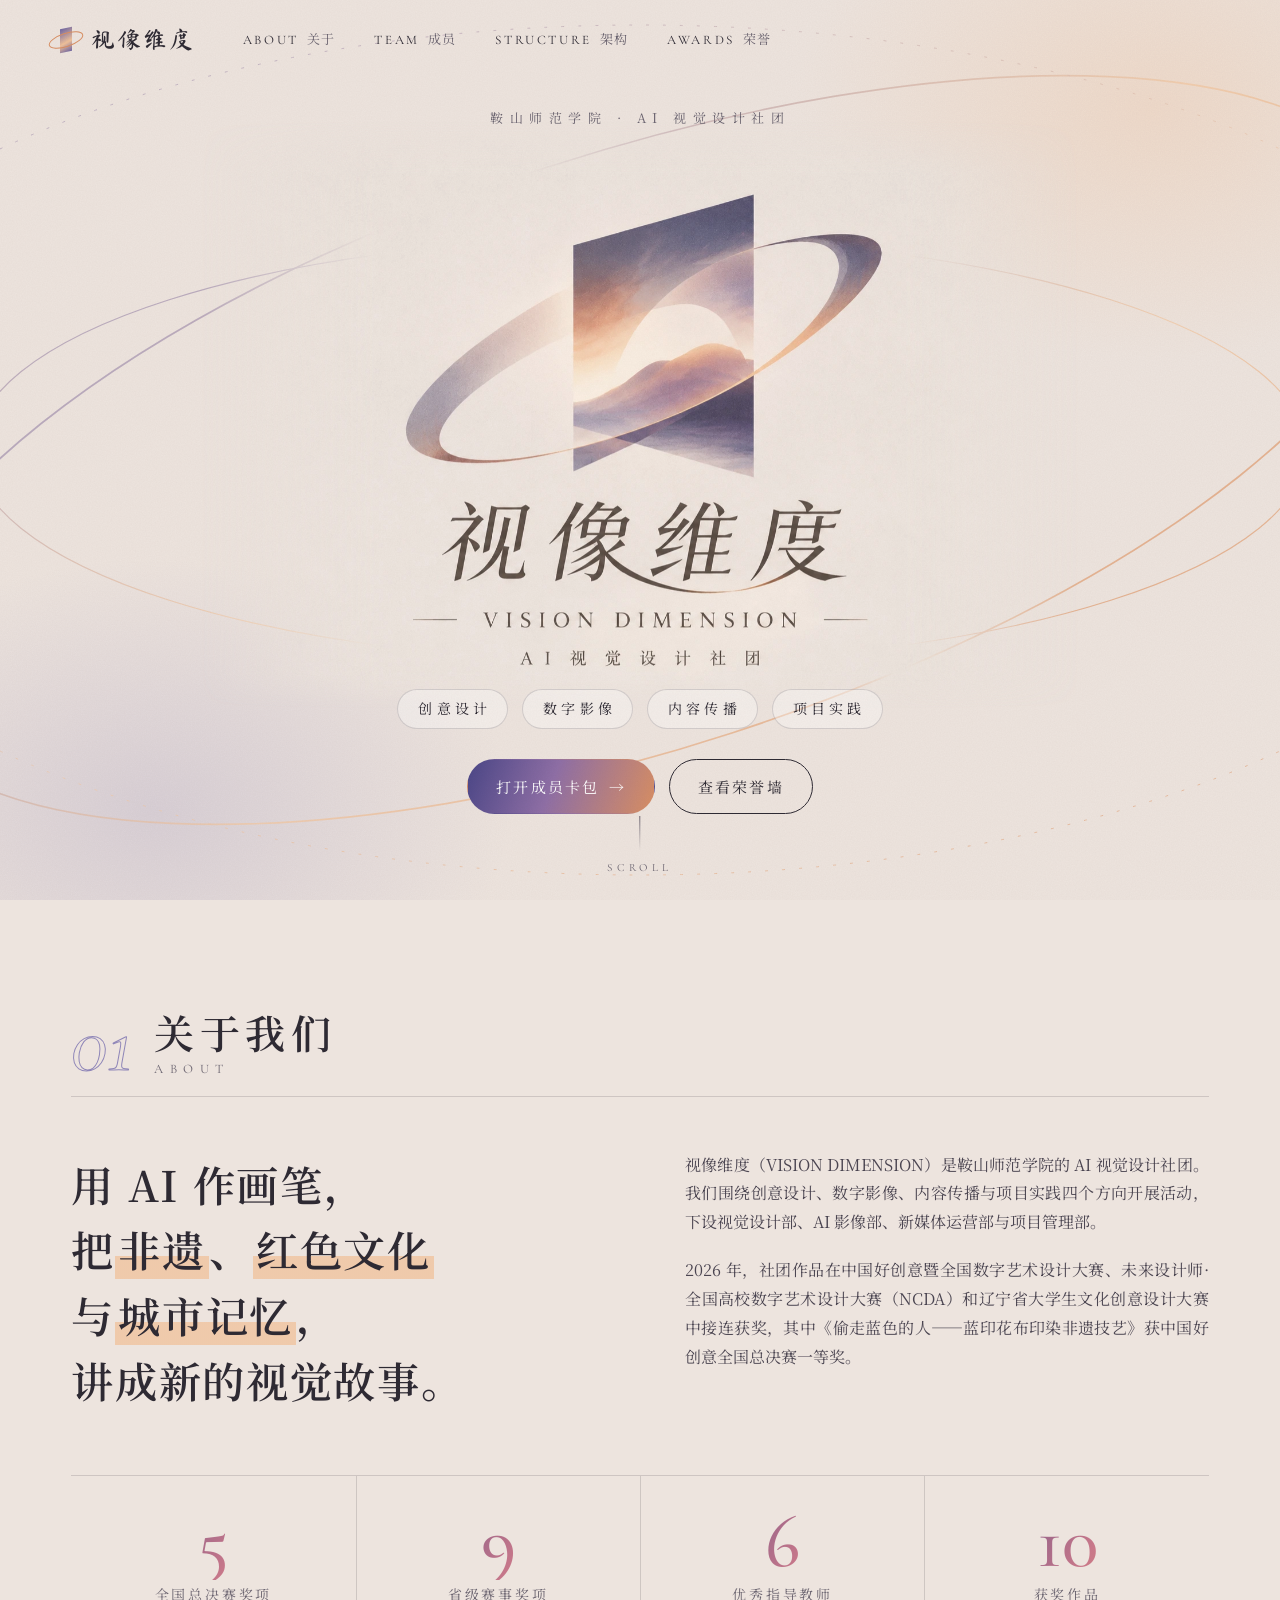
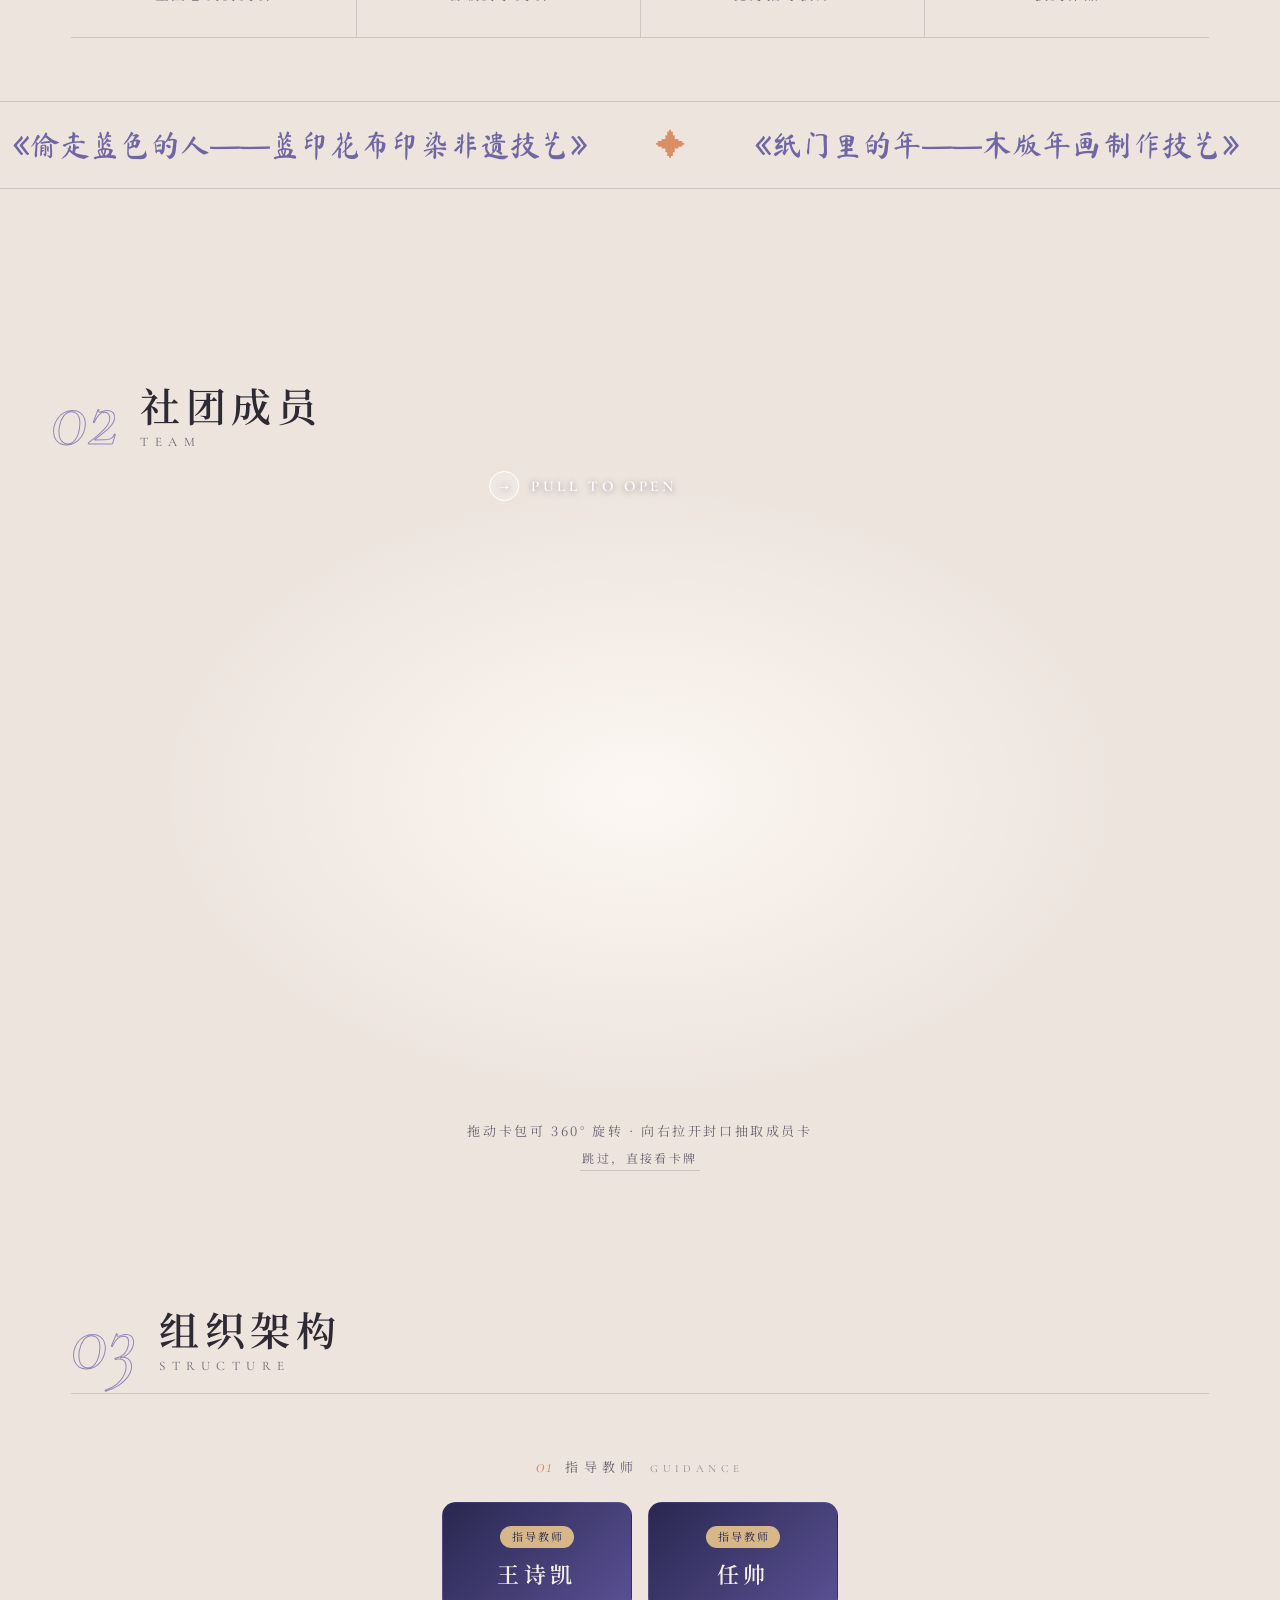
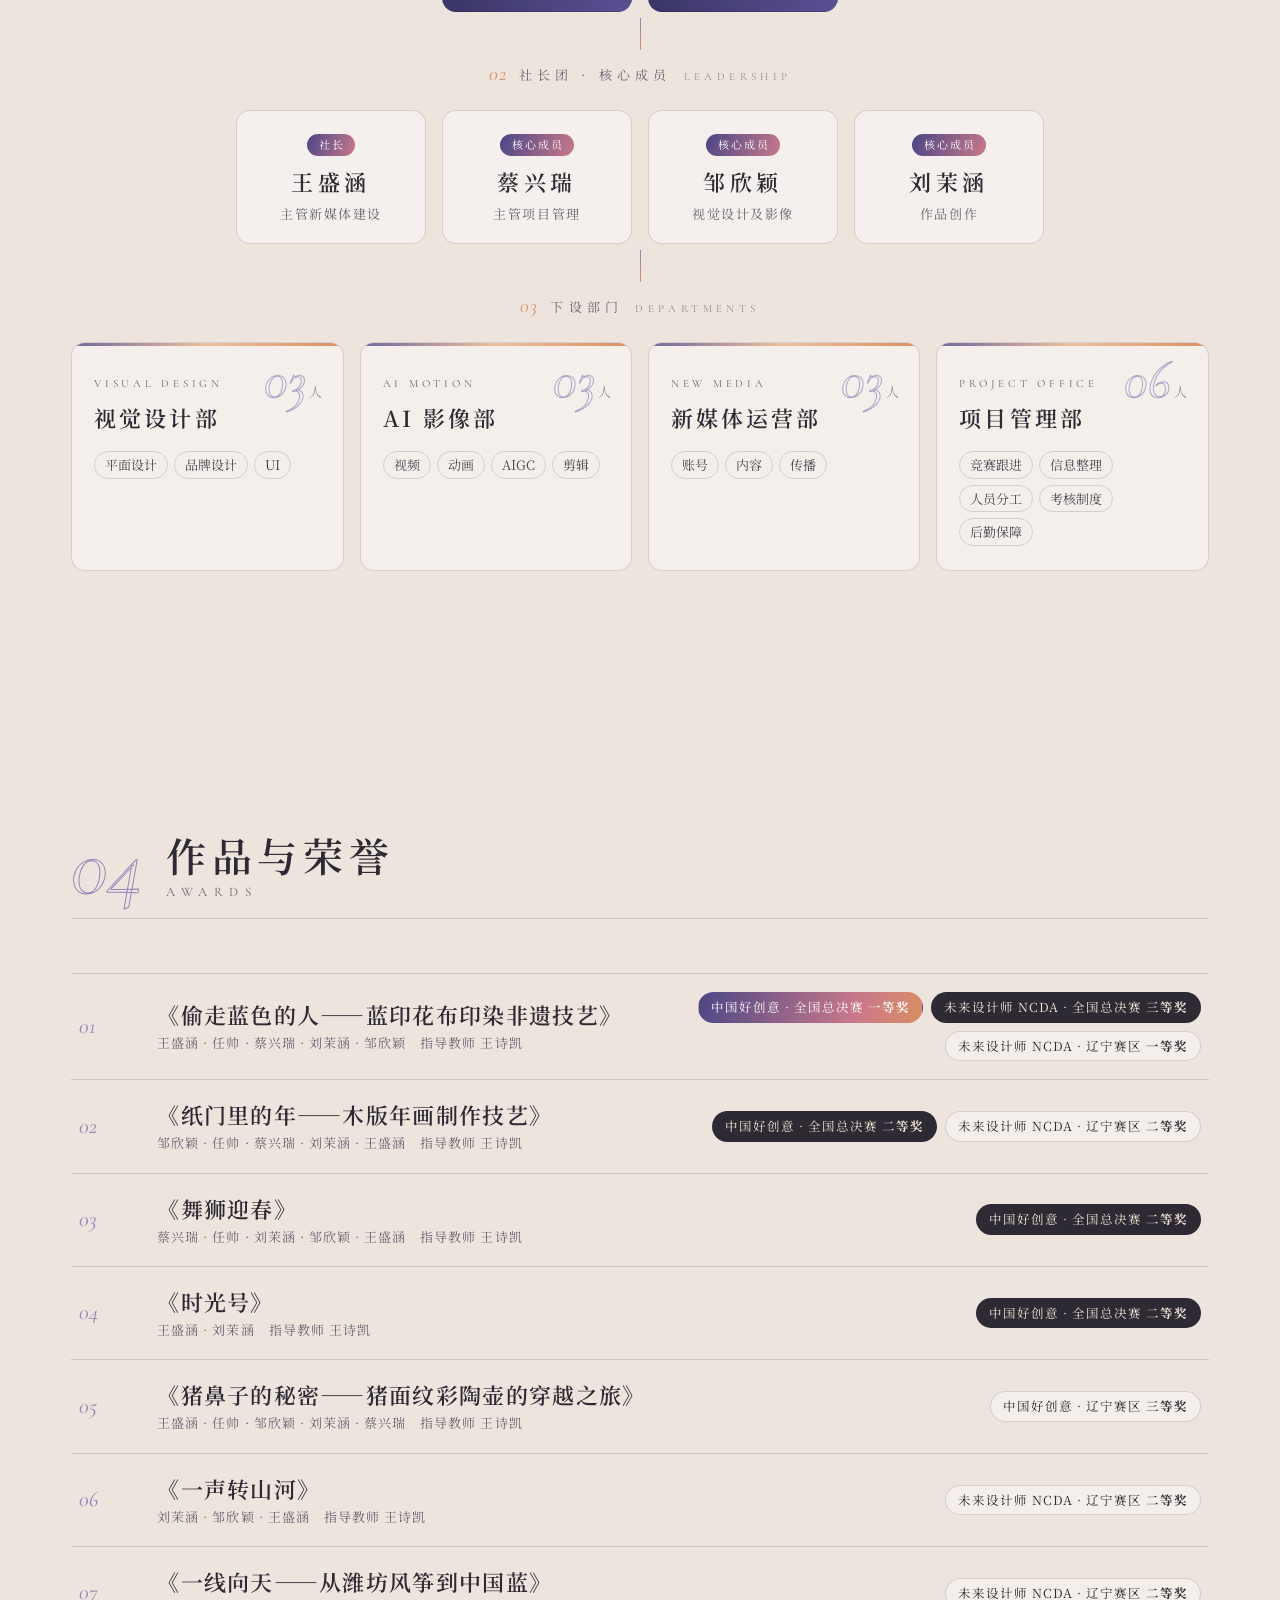
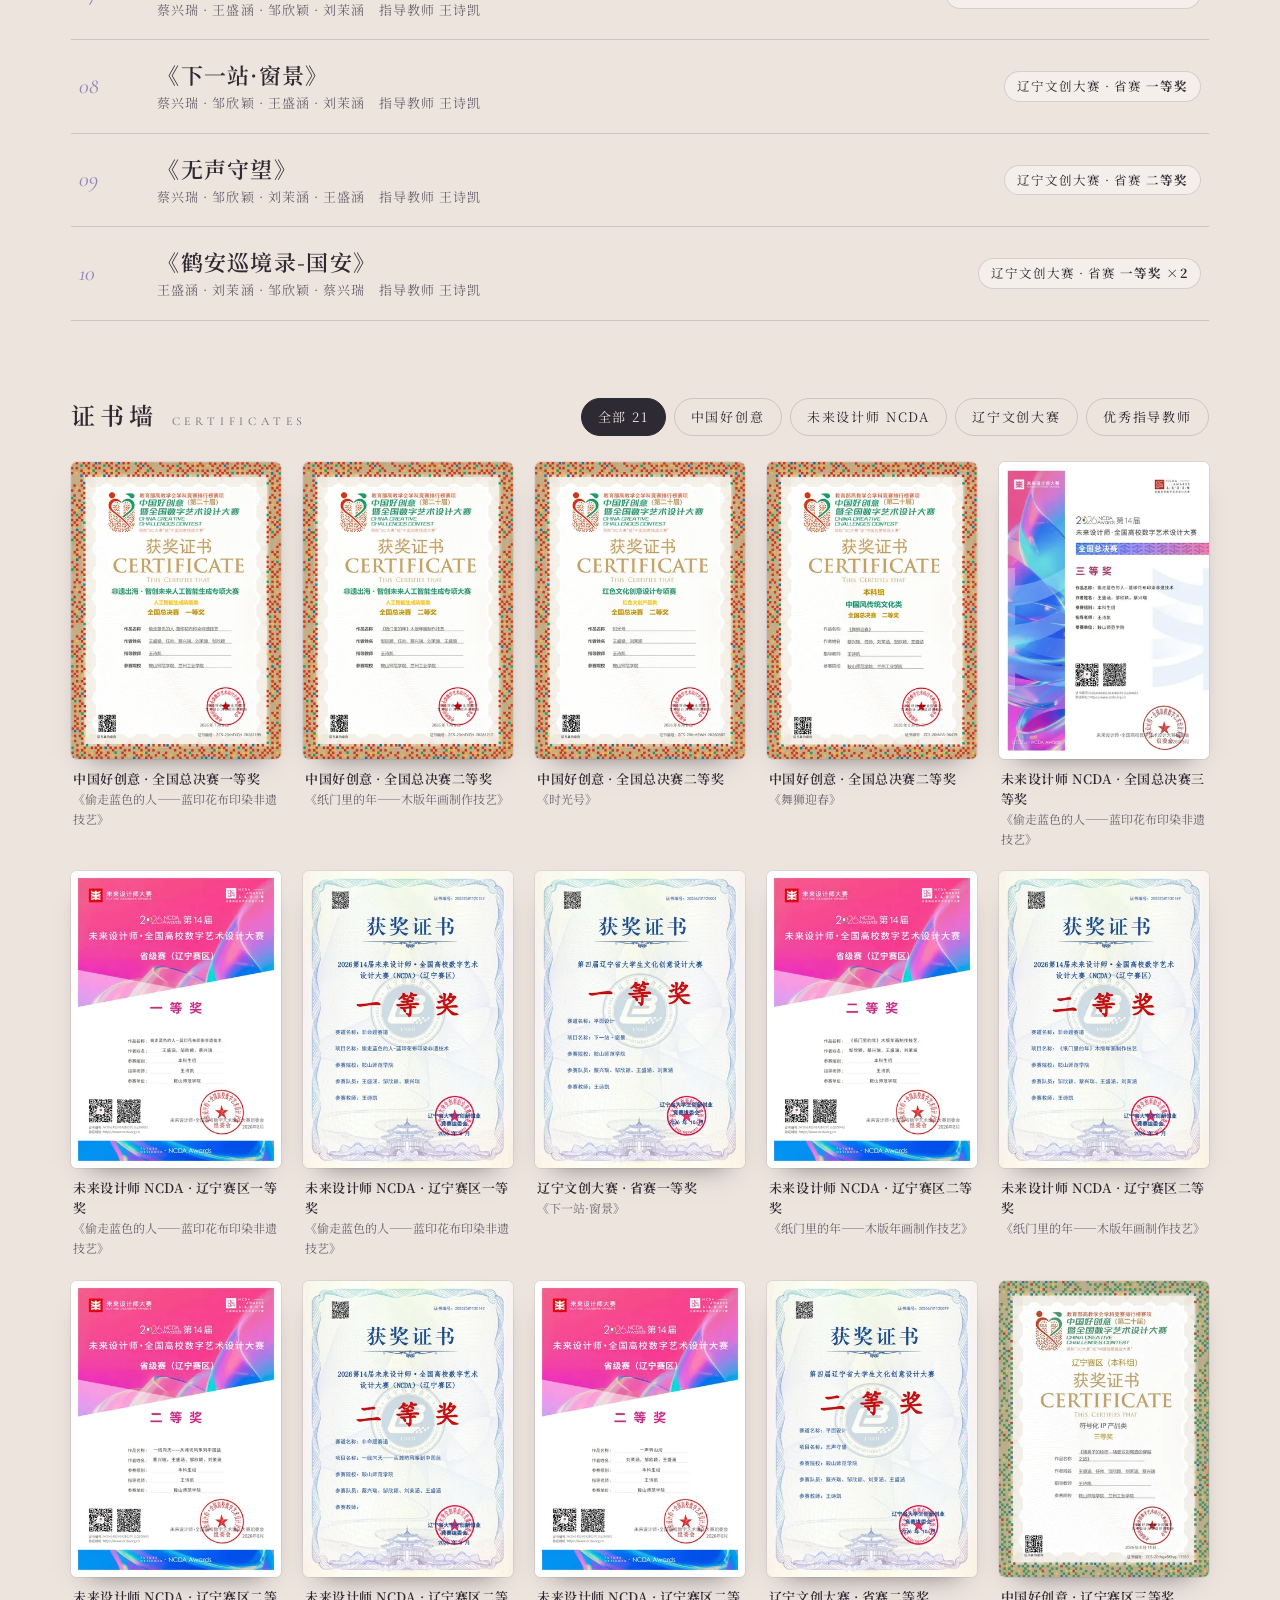
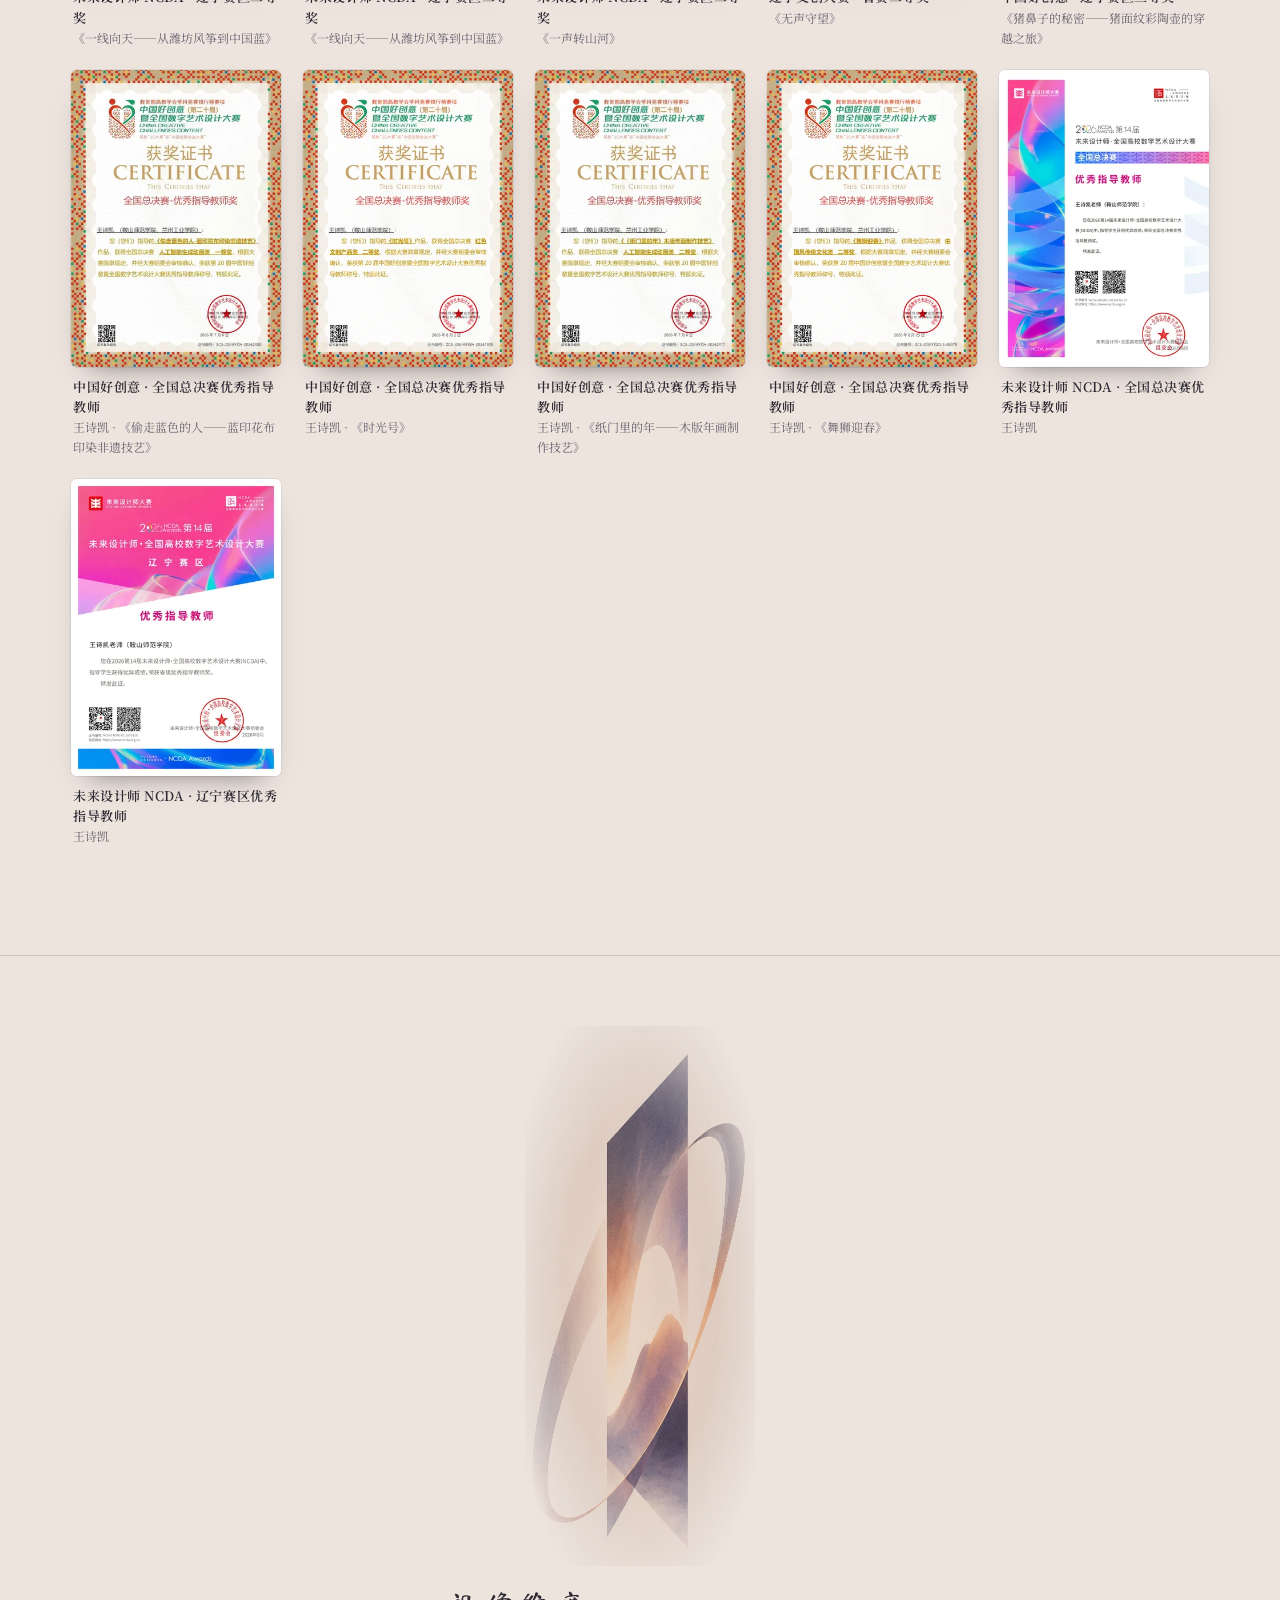
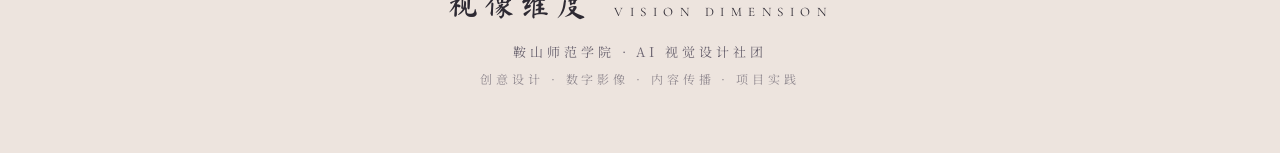
==== vision-dimension/index.html @ 33eb03b4 "Add 视像维度 (Vision Dimension) club promo site under /vision-dimension/" ====
<!doctype html>
<html lang="zh-CN">
<head>
<meta charset="utf-8">
<meta name="viewport" content="width=device-width, initial-scale=1">
<title>视像维度 VISION DIMENSION｜AI 视觉设计社团</title>
<meta name="description" content="视像维度（VISION DIMENSION）是鞍山师范学院的 AI 视觉设计社团：创意设计、数字影像、内容传播、项目实践。">
<link rel="icon" href="assets/img/favicon.png">
<link rel="stylesheet" href="css/style.css">
</head>
<body>
<div class="grain" aria-hidden="true"></div>

<header class="nav" id="nav">
  <a class="nav-brand" href="#hero" aria-label="视像维度"><span class="brand-orbit"></span><b>视像维度</b></a>
  <nav>
    <a href="#about"><span>ABOUT</span>关于</a>
    <a href="#team"><span>TEAM</span>成员</a>
    <a href="#org"><span>STRUCTURE</span>架构</a>
    <a href="#awards"><span>AWARDS</span>荣誉</a>
  </nav>
</header>

<main>
<section class="hero" id="hero">
  <svg class="hero-orbits" viewBox="0 0 1200 800" aria-hidden="true">
    <defs><linearGradient id="og" x1="0" y1="0" x2="1" y2="1"><stop offset="0" stop-color="#8f86b8"/><stop offset=".55" stop-color="#f2c9a4"/><stop offset="1" stop-color="#d98f63"/></linearGradient></defs>
    <ellipse class="o1" cx="600" cy="400" rx="560" ry="210" fill="none" stroke="url(#og)" stroke-width="1.2"/>
    <ellipse class="o2" cx="600" cy="400" rx="470" ry="150" fill="none" stroke="url(#og)" stroke-width=".8"/>
    <ellipse class="o3" cx="600" cy="400" rx="640" ry="300" fill="none" stroke="url(#og)" stroke-width=".6" stroke-dasharray="2 10"/>
  </svg>
  <p class="hero-top">鞍山师范学院 · AI 视觉设计社团</p>
  <img class="hero-logo" src="assets/img/logo-full.webp" alt="视像维度 VISION DIMENSION AI视觉设计社团" width="1536" height="1024">
  <p class="hero-tags"><span>创意设计</span><span>数字影像</span><span>内容传播</span><span>项目实践</span></p>
  <div class="hero-cta">
    <a class="btn btn-solid" href="#team">打开成员卡包 <i>→</i></a>
    <a class="btn" href="#awards">查看荣誉墙</a>
  </div>
  <a class="hero-scroll" href="#about" aria-label="向下滚动"><span></span>SCROLL</a>
</section>

<section class="sec about" id="about">
  <div class="sec-head reveal"><em>01</em><h2>关于我们<span>ABOUT</span></h2></div>
  <div class="about-grid">
    <p class="about-lead reveal">用 AI 作画笔，<br>把<mark>非遗</mark>、<mark>红色文化</mark><br>与<mark>城市记忆</mark>，<br>讲成新的视觉故事。</p>
    <div class="about-text reveal">
      <p>视像维度（VISION DIMENSION）是鞍山师范学院的 AI 视觉设计社团。我们围绕创意设计、数字影像、内容传播与项目实践四个方向开展活动，下设视觉设计部、AI 影像部、新媒体运营部与项目管理部。</p>
      <p>2026 年，社团作品在中国好创意暨全国数字艺术设计大赛、未来设计师·全国高校数字艺术设计大赛（NCDA）和辽宁省大学生文化创意设计大赛中接连获奖，其中《偷走蓝色的人——蓝印花布印染非遗技艺》获中国好创意全国总决赛一等奖。</p>
    </div>
  </div>
  <ul class="stats reveal" id="stats"></ul>
  <div class="marquee" aria-hidden="true"><div class="marquee-in" id="marquee"></div></div>
</section>

<section class="team" id="team">
  <div class="sec-head team-head"><em>02</em><h2>社团成员<span>TEAM</span></h2></div>
  <div class="stage" id="stage">
    <div class="team-title" id="teamTitle"><small>Vision Dimension</small><strong>Our Team</strong><span>社团成员 · 6 CARDS</span></div>
    <div class="cards" id="cards"></div>
    <canvas id="packCanvas" aria-hidden="true"></canvas>
    <button class="pull" id="pull" type="button"><i>→</i><span>PULL TO OPEN</span></button>
    <p class="pack-hint" id="packHint">拖动卡包可 360° 旋转 · 向右拉开封口抽取成员卡<br><button type="button" id="skipPack">跳过，直接看卡牌</button></p>
    <div class="focus-ui" id="focusUi">
      <div class="focus-left"><small id="focusRole"></small><b id="focusName"></b><span id="focusDuty"></span></div>
      <button class="focus-go" id="focusGo" type="button">查看档案 <i>→</i></button>
      <button class="focus-close" id="focusClose" type="button" aria-label="返回">×</button>
    </div>
    <div class="ring-ui" id="ringUi">
      <button type="button" id="prevCard" aria-label="上一张">←</button>
      <span>拖动旋转 · 点击卡牌查看</span>
      <button type="button" id="nextCard" aria-label="下一张">→</button>
      <button type="button" id="repack" class="repack">↺ 重新开包</button>
    </div>
  </div>
</section>

<section class="sec org" id="org">
  <div class="sec-head reveal"><em>03</em><h2>组织架构<span>STRUCTURE</span></h2></div>
  <div class="org-tree" id="orgTree"></div>
</section>

<section class="sec awards" id="awards">
  <div class="sec-head reveal"><em>04</em><h2>作品与荣誉<span>AWARDS</span></h2></div>
  <ol class="works reveal" id="works"></ol>
  <div class="cert-head reveal">
    <h3>证书墙<span>CERTIFICATES</span></h3>
    <div class="filters" id="filters"></div>
  </div>
  <div class="cert-grid" id="certGrid"></div>
</section>
</main>

<footer class="foot">
  <img src="assets/img/logo-mark.webp" alt="" width="900" height="540">
  <p class="foot-name">视像维度 <span>VISION DIMENSION</span></p>
  <p>鞍山师范学院 · AI 视觉设计社团</p>
  <p class="foot-tags">创意设计 · 数字影像 · 内容传播 · 项目实践</p>
</footer>

<div class="profile" id="profile" aria-hidden="true"><button class="profile-back" id="profileBack" type="button">← 返回卡牌</button><div class="profile-in" id="profileIn"></div></div>
<div class="lightbox" id="lightbox" aria-hidden="true"><button type="button" class="lb-close" aria-label="关闭">×</button><button type="button" class="lb-prev" aria-label="上一张">←</button><figure><img id="lbImg" alt=""><figcaption id="lbCap"></figcaption></figure><button type="button" class="lb-next" aria-label="下一张">→</button></div>

<script src="js/vendor/three.min.js"></script>
<script src="js/data.js"></script>
<script src="js/app.js"></script>
</body>
</html>
---- vision-dimension/css/style.css ----
@font-face{font-family:"VD Serif";src:url(../assets/fonts/serif.woff2) format("woff2");font-weight:300 900;font-display:swap}
@font-face{font-family:"VD Brush";src:url(../assets/fonts/brush.woff2) format("woff2");font-display:swap}
@font-face{font-family:"VD Latin";src:url(../assets/fonts/latin.woff2) format("woff2");font-weight:300 700;font-display:swap}
@font-face{font-family:"VD Latin";src:url(../assets/fonts/latin-italic.woff2) format("woff2");font-weight:300 700;font-style:italic;font-display:swap}

:root{
  --paper:#ede4de;--paper2:#f4eee9;--ink:#2e2a33;--ink2:#6b6470;--line:rgba(46,42,51,.16);
  --violet:#6f66a3;--dusk:#8f86b8;--peach:#f0c19a;--sun:#d98f63;--rose:#c9788a;
  --serif:"VD Serif","Songti SC","STSong","Noto Serif CJK SC","Source Han Serif SC","SimSun",serif;
  --latin:"VD Latin","Cormorant Garamond","Times New Roman",var(--serif);
  --brush:"VD Brush","STXingkai","KaiTi",var(--serif);
  --ease:cubic-bezier(.2,.8,.2,1);
}
*{box-sizing:border-box;margin:0;padding:0}
html{scroll-behavior:smooth;-webkit-text-size-adjust:100%}
body{background:var(--paper);color:var(--ink);font-family:var(--serif);font-size:16px;line-height:1.8;overflow-x:hidden;-webkit-font-smoothing:antialiased}
body.locked{overflow:hidden}
a{color:inherit;text-decoration:none}
button{font:inherit;color:inherit;background:none;border:0;cursor:pointer}
img{display:block;max-width:100%}
ul,ol{list-style:none}
.grain{position:fixed;inset:0;z-index:90;pointer-events:none;opacity:.5;mix-blend-mode:multiply;
  background-image:url("data:image/svg+xml,%3Csvg xmlns='http://www.w3.org/2000/svg' width='240' height='240'%3E%3Cfilter id='n'%3E%3CfeTurbulence type='fractalNoise' baseFrequency='.8' numOctaves='3' stitchTiles='stitch'/%3E%3CfeColorMatrix values='0 0 0 0 .45 0 0 0 0 .4 0 0 0 0 .38 0 0 0 .16 0'/%3E%3C/filter%3E%3Crect width='100%25' height='100%25' filter='url(%23n)'/%3E%3C/svg%3E")}

/* ---------- nav ---------- */
.nav{position:fixed;top:0;left:0;right:0;z-index:60;display:flex;align-items:center;gap:48px;padding:18px clamp(20px,4vw,56px);transition:background .4s,box-shadow .4s,padding .4s}
.nav.solid{background:rgba(237,228,222,.86);backdrop-filter:blur(12px);-webkit-backdrop-filter:blur(12px);box-shadow:0 1px 0 var(--line);padding-top:12px;padding-bottom:12px}
.nav-brand{display:flex;align-items:center;gap:10px;font-family:var(--brush);font-size:24px;letter-spacing:.08em}
.nav-brand b{font-weight:400}
.brand-orbit{width:30px;height:30px;position:relative;display:block}
.brand-orbit:before{content:"";position:absolute;left:9px;top:3px;width:12px;height:24px;background:linear-gradient(160deg,var(--violet),var(--peach) 60%,var(--violet));transform:skewY(-12deg)}
.brand-orbit:after{content:"";position:absolute;inset:8px -3px;border:1.5px solid var(--sun);border-radius:50%;transform:rotate(-18deg)}
.nav nav{display:flex;gap:clamp(18px,3vw,44px)}
.nav nav a{font-size:13px;letter-spacing:.12em;color:var(--ink2);position:relative;padding:6px 0;white-space:nowrap}
.nav nav a span{font-family:var(--latin);font-size:13px;letter-spacing:.2em;margin-right:8px;color:var(--ink)}
.nav nav a:after{content:"";position:absolute;left:0;bottom:0;height:1px;width:0;background:var(--sun);transition:width .35s var(--ease)}
.nav nav a:hover:after,.nav nav a.on:after{width:100%}
.nav nav a.on span{color:#b0563a}

/* ---------- hero ---------- */
.hero{min-height:100vh;min-height:100svh;position:relative;display:flex;flex-direction:column;align-items:center;justify-content:center;padding:90px 20px 70px;overflow:hidden}
.hero:before{content:"";position:absolute;inset:0;background:radial-gradient(40% 40% at 12% 90%,rgba(143,134,184,.22),transparent 70%),radial-gradient(40% 40% at 90% 12%,rgba(240,193,154,.3),transparent 70%)}
.hero-orbits{position:absolute;width:min(150vw,1700px);left:50%;top:50%;transform:translate(-50%,-50%);opacity:.75}
.hero-orbits ellipse{transform-origin:600px 400px}
.o1{animation:spin 60s linear infinite;transform:rotate(-18deg)}
.o2{animation:spin 90s linear infinite reverse}
.o3{animation:spin 140s linear infinite}
@keyframes spin{from{transform:rotate(-18deg)}to{transform:rotate(342deg)}}
.hero-top{position:relative;font-size:13px;letter-spacing:.5em;color:var(--ink2);margin-bottom:-1vh;animation:rise 1s var(--ease) .2s both}
.hero-logo{position:relative;width:min(92vw,880px);height:auto;-webkit-mask-image:linear-gradient(90deg,transparent,#000 20%,#000 80%,transparent),linear-gradient(transparent,#000 9%,#000 94%,transparent);-webkit-mask-composite:source-in;mask-image:linear-gradient(90deg,transparent,#000 20%,#000 80%,transparent),linear-gradient(transparent,#000 9%,#000 94%,transparent);mask-composite:intersect;animation:logoIn 1.6s var(--ease) both}
@keyframes logoIn{from{opacity:0;transform:scale(.94);filter:blur(12px)}to{opacity:1;transform:none;filter:none}}
@keyframes rise{from{opacity:0;transform:translateY(18px)}to{opacity:1;transform:none}}
.hero-tags{position:relative;display:flex;flex-wrap:wrap;justify-content:center;gap:10px 14px;margin-top:-2vh;animation:rise 1s var(--ease) .6s both}
.hero-tags span{font-size:14px;letter-spacing:.3em;padding:6px 16px 6px 20px;border:1px solid var(--line);border-radius:99px;background:rgba(255,255,255,.35)}
.hero-cta{position:relative;display:flex;flex-wrap:wrap;justify-content:center;gap:14px;margin-top:30px;animation:rise 1s var(--ease) .8s both}
.btn{display:inline-flex;align-items:center;gap:10px;padding:13px 28px;border:1px solid var(--ink);border-radius:99px;font-size:15px;letter-spacing:.14em;transition:transform .3s var(--ease),background .3s,color .3s,box-shadow .3s}
.btn i{font-style:normal;transition:transform .3s var(--ease)}
.btn:hover{transform:translateY(-2px);box-shadow:0 10px 24px -12px rgba(46,42,51,.6)}
.btn:hover i{transform:translateX(5px)}
.btn-solid{background:linear-gradient(110deg,#4b4687,#8f6fa6 45%,#d98f63);border-color:transparent;color:#fff}
.hero-scroll{position:absolute;bottom:22px;left:50%;transform:translateX(-50%);font-family:var(--latin);font-size:11px;letter-spacing:.4em;color:var(--ink2);display:flex;flex-direction:column;align-items:center;gap:8px}
.hero-scroll span{width:1px;height:34px;background:linear-gradient(var(--ink2),transparent);animation:drop 2s ease-in-out infinite;transform-origin:top}
@keyframes drop{0%{transform:scaleY(0)}60%{transform:scaleY(1)}100%{transform:scaleY(1);opacity:0}}

/* ---------- sections ---------- */
.sec{max-width:1240px;margin:0 auto;padding:clamp(80px,12vh,140px) clamp(20px,4vw,56px)}
.sec-head{display:flex;align-items:flex-end;gap:22px;margin-bottom:clamp(36px,6vh,64px);border-bottom:1px solid var(--line);padding-bottom:18px}
.sec-head em{font-family:var(--latin);font-style:italic;font-size:clamp(52px,7vw,84px);line-height:.8;color:transparent;-webkit-text-stroke:1px var(--dusk)}
.sec-head h2{font-size:clamp(26px,3.4vw,40px);font-weight:600;letter-spacing:.14em;line-height:1.2}
.sec-head h2 span{display:block;font-family:var(--latin);font-size:13px;font-weight:400;letter-spacing:.5em;color:var(--ink2);margin-top:6px}
.reveal{opacity:0;transform:translateY(28px);transition:opacity .9s var(--ease),transform .9s var(--ease)}
.reveal.in{opacity:1;transform:none}

.about-grid{display:grid;grid-template-columns:1.05fr 1fr;gap:clamp(28px,5vw,80px);align-items:start}
.about-lead{font-size:clamp(26px,3.3vw,44px);line-height:1.55;font-weight:600;letter-spacing:.04em}
.about-lead mark{white-space:nowrap;background:linear-gradient(transparent 62%,rgba(240,193,154,.75) 62%);color:inherit;padding:0 .08em}
.about-text p{color:#4b4551;margin-bottom:1.2em;text-align:justify}
.stats{display:grid;grid-template-columns:repeat(4,1fr);margin-top:clamp(40px,7vh,72px);border-top:1px solid var(--line);border-bottom:1px solid var(--line)}
.stats li{padding:28px 20px;border-left:1px solid var(--line);text-align:center}
.stats li:first-child{border-left:0}
.stats b{display:block;font-family:var(--latin);font-size:clamp(44px,6vw,76px);font-weight:500;line-height:1;background:linear-gradient(120deg,#4b4687,#c9788a 60%,#d98f63);-webkit-background-clip:text;background-clip:text;color:transparent}
.stats span{font-size:14px;letter-spacing:.2em;color:var(--ink2)}
.marquee{overflow:hidden;margin:clamp(40px,7vh,70px) calc(50% - 50vw) 0;border-top:1px solid var(--line);border-bottom:1px solid var(--line);padding:16px 0}
.marquee-in{display:flex;gap:56px;width:max-content;animation:marq 50s linear infinite;font-size:clamp(20px,2.4vw,30px);font-family:var(--brush);color:var(--ink2);white-space:nowrap}
.marquee-in span:nth-child(odd){color:var(--violet)}
.marquee-in i{font-style:normal;color:var(--sun)}
@keyframes marq{to{transform:translateX(-50%)}}

/* ---------- team stage ---------- */
.team{position:relative}
.team-head{position:absolute;z-index:4;left:clamp(20px,4vw,56px);top:84px;border:0;margin:0;padding:0;pointer-events:none}
.team-head h2,.team-head em{position:relative;z-index:2}
.stage{--cw:clamp(170px,min(23vw,36vh),340px);position:relative;height:max(640px,100vh);height:max(640px,100svh);overflow:hidden;touch-action:pan-y;user-select:none;-webkit-user-select:none}
.stage:before{content:"";position:absolute;inset:0;background:radial-gradient(50% 45% at 50% 55%,rgba(255,251,246,.85),transparent 75%)}
#packCanvas{position:absolute;inset:0;width:100%;height:100%;z-index:5;cursor:grab;touch-action:none}
#packCanvas:active{cursor:grabbing}
.stage.opened #packCanvas,.stage.opened .pull,.stage.opened .pack-hint{display:none}
.pull{position:absolute;z-index:7;left:0;top:0;display:flex;align-items:center;gap:12px;color:#fff;font-family:var(--latin);font-weight:600;font-size:15px;letter-spacing:.24em;padding:8px 14px 8px 8px;touch-action:none;white-space:nowrap;text-shadow:0 1px 6px rgba(20,10,40,.5);transition:opacity .3s}
.pull i{font-style:normal;width:30px;height:30px;border:1.5px solid #fff;border-radius:50%;display:grid;place-items:center;font-size:15px;letter-spacing:0;animation:nudge 1.6s ease-in-out infinite;background:rgba(255,255,255,.12)}
@keyframes nudge{50%{transform:translateX(7px)}}
.pack-hint{position:absolute;z-index:6;left:0;right:0;bottom:26px;text-align:center;font-size:13px;letter-spacing:.2em;color:var(--ink2);line-height:2.1;transition:opacity .4s}
.pack-hint button{font-size:12px;letter-spacing:.2em;border-bottom:1px solid var(--line);color:var(--ink2);padding:0 2px}
.pack-hint button:hover{color:var(--ink);border-color:var(--ink)}
.stage.opening .pull,.stage.opening .pack-hint{opacity:0!important;pointer-events:none!important}

.team-title{position:absolute;z-index:1;left:50%;top:9%;transform:translate(-50%,-20px);text-align:center;opacity:0;transition:opacity .9s var(--ease),transform .9s var(--ease),filter .9s;pointer-events:none;white-space:nowrap}
.team-title small{display:block;font-family:var(--latin);font-style:italic;font-size:clamp(15px,1.6vw,20px);letter-spacing:.14em;color:var(--rose)}
.team-title strong{display:block;font-family:var(--latin);font-style:italic;font-weight:600;font-size:clamp(46px,6.4vw,84px);line-height:.95;background:linear-gradient(100deg,#4b4687,#c9788a 55%,#d98f63);-webkit-background-clip:text;background-clip:text;color:transparent;padding:0 .2em .08em}
.team-title span{font-size:12px;letter-spacing:.5em;color:var(--ink2)}
.stage.ring .team-title{opacity:1;transform:translate(-50%,0)}
.stage.focus .team-title{opacity:0;filter:blur(8px);transform:translate(-90%,40%) scale(1.3)}

.cards{position:absolute;inset:0;z-index:3}
.stage.ring .cards,.stage.focus .cards{z-index:6}
.card{position:absolute;left:50%;top:58%;width:var(--cw);aspect-ratio:30/43;margin:calc(var(--cw)*-43/60) 0 0 calc(var(--cw)/-2);font-size:calc(var(--cw)/30);cursor:pointer;will-change:transform,filter;opacity:0;-webkit-tap-highlight-color:transparent}
.card.t{transition:transform 1s var(--ease),opacity .6s,filter .7s}
.card-in{position:absolute;inset:0;border-radius:1.5em;background:linear-gradient(165deg,var(--c2),var(--c1) 58%);color:var(--tx);box-shadow:0 2.4em 3em -1.6em rgba(40,30,50,.55),0 .3em .8em rgba(40,30,50,.18);overflow:hidden;transform:perspective(900px) rotateX(var(--rx,0deg)) rotateY(var(--ry,0deg));transition:transform .5s var(--ease),box-shadow .5s}
.card.hot .card-in{transition:transform .08s linear;box-shadow:0 3.4em 4em -1.8em rgba(40,30,50,.6),0 .3em .8em rgba(40,30,50,.2)}
.card-in:after{content:"";position:absolute;inset:.55em;border:1px solid color-mix(in srgb,var(--c3) 55%,transparent);border-radius:1.05em;pointer-events:none;z-index:6}
.card-art{position:absolute;left:0;right:0;top:0;height:61%;overflow:hidden;background:linear-gradient(180deg,var(--c1) 0%,var(--c2) 52%,var(--c3) 100%)}
.card-art:before{content:"";position:absolute;left:50%;top:44%;width:17em;height:17em;margin:-8.5em;border-radius:50%;background:radial-gradient(circle,color-mix(in srgb,var(--c3) 95%,#fff),color-mix(in srgb,var(--c3) 65%,transparent) 55%,transparent 70%);opacity:.85}
.card-art:after{content:"";position:absolute;left:-12%;right:-12%;top:26%;height:12em;border:.16em solid color-mix(in srgb,var(--c3) 80%,#fff);border-radius:50%;transform:rotate(-16deg);opacity:.55}
.card-art .hill{position:absolute;left:0;right:0;bottom:0;height:46%;background:var(--c1);opacity:.5;clip-path:polygon(0 62%,14% 40%,27% 56%,43% 18%,58% 50%,72% 30%,88% 58%,100% 36%,100% 100%,0 100%)}
.card-art .hill+.hill{height:32%;opacity:.75;clip-path:polygon(0 30%,18% 62%,36% 34%,55% 70%,74% 42%,90% 66%,100% 48%,100% 100%,0 100%)}
.card-portrait{position:absolute;left:50%;bottom:-1px;width:112%;max-width:none;transform:translateX(-50%);filter:drop-shadow(0 .6em 1.2em rgba(0,0,0,.28));-webkit-user-drag:none;pointer-events:none}
.card-art .fade{position:absolute;left:0;right:0;bottom:0;height:24%;background:linear-gradient(transparent,var(--c1))}
.card-head{position:absolute;z-index:4;left:1.3em;right:1.3em;top:1.3em;display:flex;align-items:center}
.card-avatar{width:5.2em;height:5.2em;flex:none;border-radius:1.1em;background:color-mix(in srgb,var(--c3) 85%,#fff);border:.22em solid var(--c1);overflow:hidden;box-shadow:0 .3em .8em rgba(0,0,0,.25);position:relative;z-index:1}
.card-avatar img{width:100%;height:100%;object-fit:cover;pointer-events:none}
.card-ribbon{flex:1;min-width:0;margin-left:-1.2em;padding:.45em 1em .5em 1.9em;background:linear-gradient(90deg,color-mix(in srgb,var(--c1) 92%,transparent),color-mix(in srgb,var(--c1) 55%,transparent));clip-path:polygon(0 0,100% 0,calc(100% - 1.4em) 100%,0 100%);color:#fff}
.card.light .card-ribbon{color:#fff;background:linear-gradient(90deg,rgba(91,67,38,.92),rgba(91,67,38,.55))}
.card-class{display:block;font-size:.92em;letter-spacing:.1em;opacity:.85;white-space:nowrap;overflow:hidden;text-overflow:ellipsis;line-height:1.5}
.card-name{display:block;font-size:1.95em;font-weight:700;letter-spacing:.18em;line-height:1.2}
.card-body{position:absolute;z-index:3;left:1.5em;right:1.5em;bottom:1.25em;top:59%;display:flex;flex-direction:column;gap:.55em}
.card-rows{display:grid;grid-template-columns:1fr 1fr;gap:.35em .7em;font-size:1em;line-height:1.5}
.card-rows span{display:flex;align-items:center;gap:.4em;white-space:nowrap;min-width:0}
.card-rows span:before{content:"";width:.5em;height:.5em;border:.1em solid var(--c3);transform:rotate(45deg);flex:none}
.card-rows b{font-weight:600;background:color-mix(in srgb,var(--c3) 22%,transparent);padding:0 .45em;border-radius:.3em;overflow:hidden;text-overflow:ellipsis;min-width:0}
.card-rows .stars{color:var(--c3)}
.card.light .card-rows span:before{border-color:var(--c3)}
.card.light .card-rows b{background:rgba(91,67,38,.14)}
.card-skills{display:grid;grid-template-columns:repeat(4,1fr);gap:.6em;margin-top:.1em}
.card-skills li{text-align:center;font-size:.86em;line-height:1.4;letter-spacing:.04em;white-space:nowrap}
.card-skills i{display:grid;place-items:center;aspect-ratio:1;border-radius:.9em;margin-bottom:.35em;background:color-mix(in srgb,var(--c1) 60%,#000);border:1px solid color-mix(in srgb,var(--c3) 45%,transparent);color:var(--c3)}
.card.light .card-skills i{background:rgba(91,67,38,.88);color:#f3e2bf}
.card-skills svg{width:52%;height:52%;fill:none;stroke:currentColor;stroke-width:1.6;stroke-linecap:round;stroke-linejoin:round}
.card-flavor{font-size:.9em;line-height:1.55;opacity:.82;font-style:italic;display:-webkit-box;-webkit-line-clamp:2;-webkit-box-orient:vertical;overflow:hidden}
.card-foot{margin-top:auto;display:flex;align-items:flex-end;justify-content:space-between;font-family:var(--latin);font-size:.78em;letter-spacing:.16em;opacity:.8;line-height:1.3}
.card-sign{height:2.6em;width:6.5em;object-fit:contain;object-position:right bottom;filter:brightness(0) invert(1);opacity:.92;pointer-events:none}
.card.light .card-sign{filter:none;opacity:.85}
.card-shine{position:absolute;inset:0;z-index:7;pointer-events:none;border-radius:inherit;opacity:0;transition:opacity .4s;mix-blend-mode:soft-light;
  background:radial-gradient(circle at var(--mx,50%) var(--my,50%),rgba(255,255,255,.7),transparent 45%),linear-gradient(calc(110deg + var(--ang,0deg)),transparent 18%,rgba(255,130,210,.6) 32%,rgba(130,225,255,.6) 46%,rgba(255,240,150,.6) 60%,transparent 74%);background-size:100% 100%,220% 220%;background-position:0 0,var(--mx,50%) var(--my,50%)}
.card.hot .card-shine{opacity:1}

.ring-ui{position:absolute;z-index:8;left:0;right:0;bottom:22px;display:flex;justify-content:center;align-items:center;gap:18px;font-size:12px;letter-spacing:.3em;color:var(--ink2);opacity:0;pointer-events:none;transition:opacity .6s}
.stage.ring:not(.focus) .ring-ui{opacity:1;pointer-events:auto}
.ring-ui button{width:38px;height:38px;border:1px solid var(--line);border-radius:50%;font-size:15px;letter-spacing:0;transition:.3s}
.ring-ui button:hover{background:var(--ink);color:var(--paper);border-color:var(--ink)}
.ring-ui .repack{width:auto;border-radius:99px;padding:0 16px;font-size:12px;letter-spacing:.16em;margin-left:14px}
.focus-ui{position:absolute;inset:0;z-index:9;pointer-events:none;opacity:0;transition:opacity .5s}
.stage.focus .focus-ui{opacity:1}
.focus-left{position:absolute;right:calc(50% + var(--cw)*.82);top:50%;transform:translateY(-50%);text-align:right;max-width:26vw}
.focus-left small{display:block;font-family:var(--latin);letter-spacing:.4em;font-size:12px;color:var(--rose)}
.focus-left b{display:block;font-family:var(--brush);font-weight:400;font-size:clamp(38px,5vw,70px);line-height:1.25;letter-spacing:.08em}
.focus-left span{font-size:14px;letter-spacing:.2em;color:var(--ink2)}
.focus-go{position:absolute;left:calc(50% + var(--cw)*.82);top:50%;transform:translateY(-50%);font-size:16px;letter-spacing:.3em;padding:10px 4px;border-bottom:1px solid var(--ink);white-space:nowrap}
.focus-go i{font-style:normal;display:inline-block;transition:transform .3s var(--ease)}
.focus-go:hover i{transform:translateX(8px)}
.focus-close{position:absolute;right:clamp(16px,4vw,56px);top:20px;width:44px;height:44px;border:1px solid var(--line);border-radius:50%;font-size:22px;line-height:1}
.stage.focus .focus-go,.stage.focus .focus-close{pointer-events:auto}

/* ---------- org ---------- */
.org-tree{display:flex;flex-direction:column;align-items:center}
.org-tier{width:100%;text-align:center;position:relative;padding-bottom:44px}
.org-tier:not(:last-child):after{content:"";position:absolute;left:50%;bottom:6px;width:1px;height:32px;background:linear-gradient(var(--dusk),var(--sun))}
.org-label{display:inline-flex;align-items:baseline;gap:12px;font-size:13px;letter-spacing:.4em;color:var(--ink2);margin-bottom:18px}
.org-label em{font-family:var(--latin);font-size:20px;font-style:italic;color:var(--sun);letter-spacing:.05em}
.org-label i{font-family:var(--latin);font-style:normal;font-size:11px;letter-spacing:.4em;opacity:.7}
.org-row{display:flex;flex-wrap:wrap;justify-content:center;gap:16px}
.org-node{min-width:190px;padding:18px 26px;background:rgba(255,255,255,.45);border:1px solid var(--line);border-radius:14px;position:relative;transition:transform .4s var(--ease),box-shadow .4s,background .4s}
.org-node:hover{transform:translateY(-4px);box-shadow:0 18px 30px -20px rgba(46,42,51,.5);background:rgba(255,255,255,.75)}
.org-node b{display:block;font-size:22px;letter-spacing:.2em;font-weight:600}
.org-node small{display:block;font-size:13px;color:var(--ink2);letter-spacing:.12em}
.org-node .tag{display:inline-block;font-size:11px;letter-spacing:.2em;padding:1px 10px 1px 12px;border-radius:99px;background:linear-gradient(110deg,#4b4687,#c9788a);color:#fff;margin-bottom:6px}
.org-node.mentor{background:linear-gradient(135deg,#2a2750,#5a5194);color:#f5efe8;border-color:transparent}
.org-node.mentor small{color:#d9d2ee}
.org-node.mentor .tag{background:rgba(232,197,140,.9);color:#2a2750}
.org-depts{display:grid;grid-template-columns:repeat(4,1fr);gap:16px;text-align:left}
.dept{padding:24px 22px;border:1px solid var(--line);border-radius:14px;background:rgba(255,255,255,.4);position:relative;overflow:hidden;transition:transform .4s var(--ease),box-shadow .4s}
.dept:hover{transform:translateY(-4px);box-shadow:0 18px 30px -20px rgba(46,42,51,.5)}
.dept:before{content:"";position:absolute;left:0;top:0;height:3px;width:100%;background:linear-gradient(90deg,var(--violet),var(--peach),var(--sun))}
.dept em{position:absolute;right:16px;top:10px;font-family:var(--latin);font-style:italic;font-size:54px;line-height:1;color:transparent;-webkit-text-stroke:1px var(--dusk);opacity:.7}
.dept em small{font-size:13px;-webkit-text-stroke:0;color:var(--ink2);font-style:normal;font-family:var(--serif);margin-left:3px}
.dept small{font-family:var(--latin);font-size:11px;letter-spacing:.34em;color:var(--ink2)}
.dept h3{font-size:22px;letter-spacing:.14em;margin:2px 0 14px;font-weight:600}
.dept ul{display:flex;flex-wrap:wrap;gap:6px}
.dept li{font-size:13px;padding:1px 10px;border:1px solid var(--line);border-radius:99px;color:#4b4551}

/* ---------- awards ---------- */
.works{border-top:1px solid var(--line)}
.works li{display:grid;grid-template-columns:54px 1fr auto;gap:8px 24px;align-items:center;padding:18px 8px;border-bottom:1px solid var(--line);transition:background .3s,padding .3s var(--ease)}
.works li:hover{background:rgba(255,255,255,.45);padding-left:18px}
.works li>em{font-family:var(--latin);font-style:italic;font-size:22px;color:var(--dusk)}
.works h3{font-size:clamp(17px,1.9vw,22px);font-weight:600;letter-spacing:.06em;line-height:1.5}
.works p{font-size:13px;color:var(--ink2);letter-spacing:.08em}
.works .badges{display:flex;flex-wrap:wrap;gap:8px;justify-content:flex-end;max-width:520px}
.badge{font-size:12.5px;letter-spacing:.08em;padding:3px 12px;border-radius:99px;border:1px solid var(--line);white-space:nowrap;background:rgba(255,255,255,.4)}
.badge b{font-weight:700;margin-left:4px}
.badge.g1{background:linear-gradient(110deg,#4b4687,#c9788a 70%,#d98f63);color:#fff;border-color:transparent}
.badge.g2{background:#2e2a33;color:#f3e6d8;border-color:transparent}
.cert-head{display:flex;flex-wrap:wrap;align-items:flex-end;justify-content:space-between;gap:18px;margin:clamp(50px,8vh,84px) 0 26px}
.cert-head h3{font-size:24px;letter-spacing:.2em;font-weight:600}
.cert-head h3 span{font-family:var(--latin);font-size:12px;letter-spacing:.4em;color:var(--ink2);margin-left:14px;font-weight:400}
.filters{display:flex;flex-wrap:wrap;gap:8px}
.filters button{font-size:13px;letter-spacing:.14em;padding:6px 16px;border:1px solid var(--line);border-radius:99px;transition:.3s}
.filters button.on,.filters button:hover{background:var(--ink);color:var(--paper);border-color:var(--ink)}
.cert-grid{display:grid;grid-template-columns:repeat(auto-fill,minmax(190px,1fr));gap:22px}
.cert{cursor:zoom-in;transition:transform .5s var(--ease),opacity .4s}
.cert.hide{display:none}
.cert .ph{aspect-ratio:1/1.414;background:#fff;border-radius:6px;overflow:hidden;box-shadow:0 14px 26px -18px rgba(46,42,51,.7),0 0 0 1px rgba(46,42,51,.08);transition:transform .5s var(--ease),box-shadow .5s}
.cert:hover .ph{transform:translateY(-6px) rotate(-1.2deg);box-shadow:0 26px 34px -20px rgba(46,42,51,.75),0 0 0 1px rgba(46,42,51,.1)}
.cert img{width:100%;height:100%;object-fit:cover}
.cert figcaption{padding:10px 2px 0;font-size:13px;line-height:1.55}
.cert figcaption b{display:block;font-weight:600;letter-spacing:.04em}
.cert figcaption span{color:var(--ink2);font-size:12px}

.foot{text-align:center;padding:70px 20px 60px;border-top:1px solid var(--line);color:var(--ink2);font-size:13px;letter-spacing:.3em;line-height:2.2}
.foot img{width:230px;margin:0 auto 6px;mix-blend-mode:multiply;-webkit-mask-image:radial-gradient(ellipse 60% 60% at 50% 50%,#000 55%,transparent 100%);mask-image:radial-gradient(ellipse 60% 60% at 50% 50%,#000 55%,transparent 100%)}
.foot-name{font-family:var(--brush);font-size:30px;color:var(--ink);letter-spacing:.2em}
.foot-name span{font-family:var(--latin);font-size:13px;letter-spacing:.5em;margin-left:10px}
.foot-tags{opacity:.7;font-size:12px}

/* ---------- profile ---------- */
.profile{position:fixed;inset:0;z-index:80;background:var(--paper);overflow-y:auto;opacity:0;visibility:hidden;transform:translateY(30px);transition:opacity .6s var(--ease),transform .6s var(--ease),visibility 0s .6s}
.profile.on{opacity:1;visibility:visible;transform:none;transition:opacity .6s var(--ease),transform .6s var(--ease)}
.profile-back{position:fixed;z-index:3;left:clamp(16px,4vw,56px);top:20px;font-size:14px;letter-spacing:.2em;padding:9px 20px;border:1px solid var(--line);border-radius:99px;background:rgba(237,228,222,.85);backdrop-filter:blur(8px)}
.profile-back:hover{background:var(--ink);color:var(--paper)}
.profile-in{max-width:1040px;margin:0 auto;padding:96px clamp(20px,4vw,56px) 100px;text-align:center}
.pf-photo{width:min(300px,62vw);aspect-ratio:1/1.12;margin:0 auto 26px;border-radius:999px 999px 18px 18px;overflow:hidden;position:relative;background:linear-gradient(180deg,var(--c1),var(--c2) 55%,var(--c3))}
.pf-photo:before{content:"";position:absolute;left:-15%;right:-15%;top:30%;height:42%;border:2px solid color-mix(in srgb,var(--c3) 80%,#fff);border-radius:50%;transform:rotate(-16deg);opacity:.6}
.pf-photo img{position:absolute;left:50%;bottom:0;transform:translateX(-50%);height:88%;width:auto;max-width:none}
.pf-role{font-family:var(--latin);font-size:13px;letter-spacing:.5em;color:var(--rose)}
.pf-name{font-family:var(--brush);font-weight:400;font-size:clamp(50px,8vw,84px);line-height:1.2;letter-spacing:.14em;text-indent:.14em}
.pf-sub{font-size:14px;letter-spacing:.24em;color:var(--ink2)}
.pf-sign{height:54px;width:150px;margin:14px auto 0;object-fit:contain;opacity:.85}
.pf-bio{max-width:640px;margin:34px auto 0;color:#4b4551;line-height:2.1}
.pf-meta{display:flex;flex-wrap:wrap;justify-content:center;gap:10px;margin-top:26px}
.pf-meta span{font-size:13px;letter-spacing:.12em;padding:4px 16px;border:1px solid var(--line);border-radius:99px;background:rgba(255,255,255,.4)}
.pf-h{font-family:var(--latin);font-size:12px;letter-spacing:.5em;color:var(--ink2);margin:60px 0 18px}
.pf-h b{display:block;font-family:var(--serif);font-size:20px;letter-spacing:.3em;color:var(--ink);font-weight:600;margin-bottom:4px}
.pf-list{max-width:820px;margin:0 auto;font-size:14.5px;border-top:1px solid var(--line)}
.pf-list li{display:grid;grid-template-columns:64px 1fr auto;gap:14px;padding:11px 6px;border-bottom:1px solid var(--line);text-align:left;align-items:baseline}
.pf-list time{font-family:var(--latin);color:var(--ink2);letter-spacing:.06em}
.pf-list small{color:var(--ink2);margin-left:8px;font-size:12.5px}
.pf-list b{white-space:nowrap;font-weight:600;color:#a5523a}
.pf-certs{display:flex;flex-wrap:wrap;justify-content:center;gap:16px;max-width:900px;margin:0 auto}
.pf-certs .cert{width:132px}
.pf-certs .cert figcaption{display:none}

/* ---------- lightbox ---------- */
.lightbox{position:fixed;inset:0;z-index:100;background:rgba(30,26,36,.9);display:flex;align-items:center;justify-content:center;opacity:0;visibility:hidden;transition:opacity .4s,visibility 0s .4s}
.lightbox.on{opacity:1;visibility:visible;transition:opacity .4s}
.lightbox figure{max-width:min(92vw,820px);text-align:center}
.lightbox img{max-height:82vh;width:auto;margin:0 auto;border-radius:6px;box-shadow:0 30px 60px -20px #000}
.lightbox figcaption{color:#eadfd6;font-size:14px;letter-spacing:.1em;margin-top:14px}
.lightbox button{position:absolute;color:#fff;width:48px;height:48px;border:1px solid rgba(255,255,255,.3);border-radius:50%;font-size:20px}
.lightbox button:hover{background:#fff;color:#222}
.lb-close{right:22px;top:22px}.lb-prev{left:22px;top:50%}.lb-next{right:22px;top:50%}

@media (max-width:900px){
  .about-grid{grid-template-columns:1fr}
  .stats{grid-template-columns:repeat(2,1fr)}
  .stats li:nth-child(3){border-left:0}
  .stats li:nth-child(n+3){border-top:1px solid var(--line)}
  .org-depts{grid-template-columns:repeat(2,1fr)}
  .works li{grid-template-columns:36px 1fr}
  .works .badges{grid-column:2;justify-content:flex-start}
  .nav{gap:16px}.nav nav a span{display:none}.nav nav{gap:16px}
  .stage{--cw:clamp(170px,46vw,250px)}
  .focus-left{right:auto;left:50%;top:11%;transform:translateX(-50%);text-align:center;max-width:90vw}
  .focus-left b{font-size:34px}
  .focus-go{left:50%;top:auto;bottom:5%;transform:translateX(-50%)}
  .stage.focus .team-title{opacity:0}
  .team-head{transition:opacity .5s}
  .team.opened .team-head{opacity:0}
  .hero-logo{width:min(150vw,880px);max-width:none}
  .hero-tags{margin-top:4px}
  .ring-ui span{display:none}
}
@media (max-width:560px){
  .org-depts{grid-template-columns:1fr}
  .nav-brand b{display:none}
  .pf-list li{grid-template-columns:1fr auto}.pf-list time{display:none}
  .hero-tags span{font-size:12px;padding:4px 10px 4px 14px}
}
@media (prefers-reduced-motion:reduce){*{animation-duration:.01s!important;transition-duration:.01s!important}}
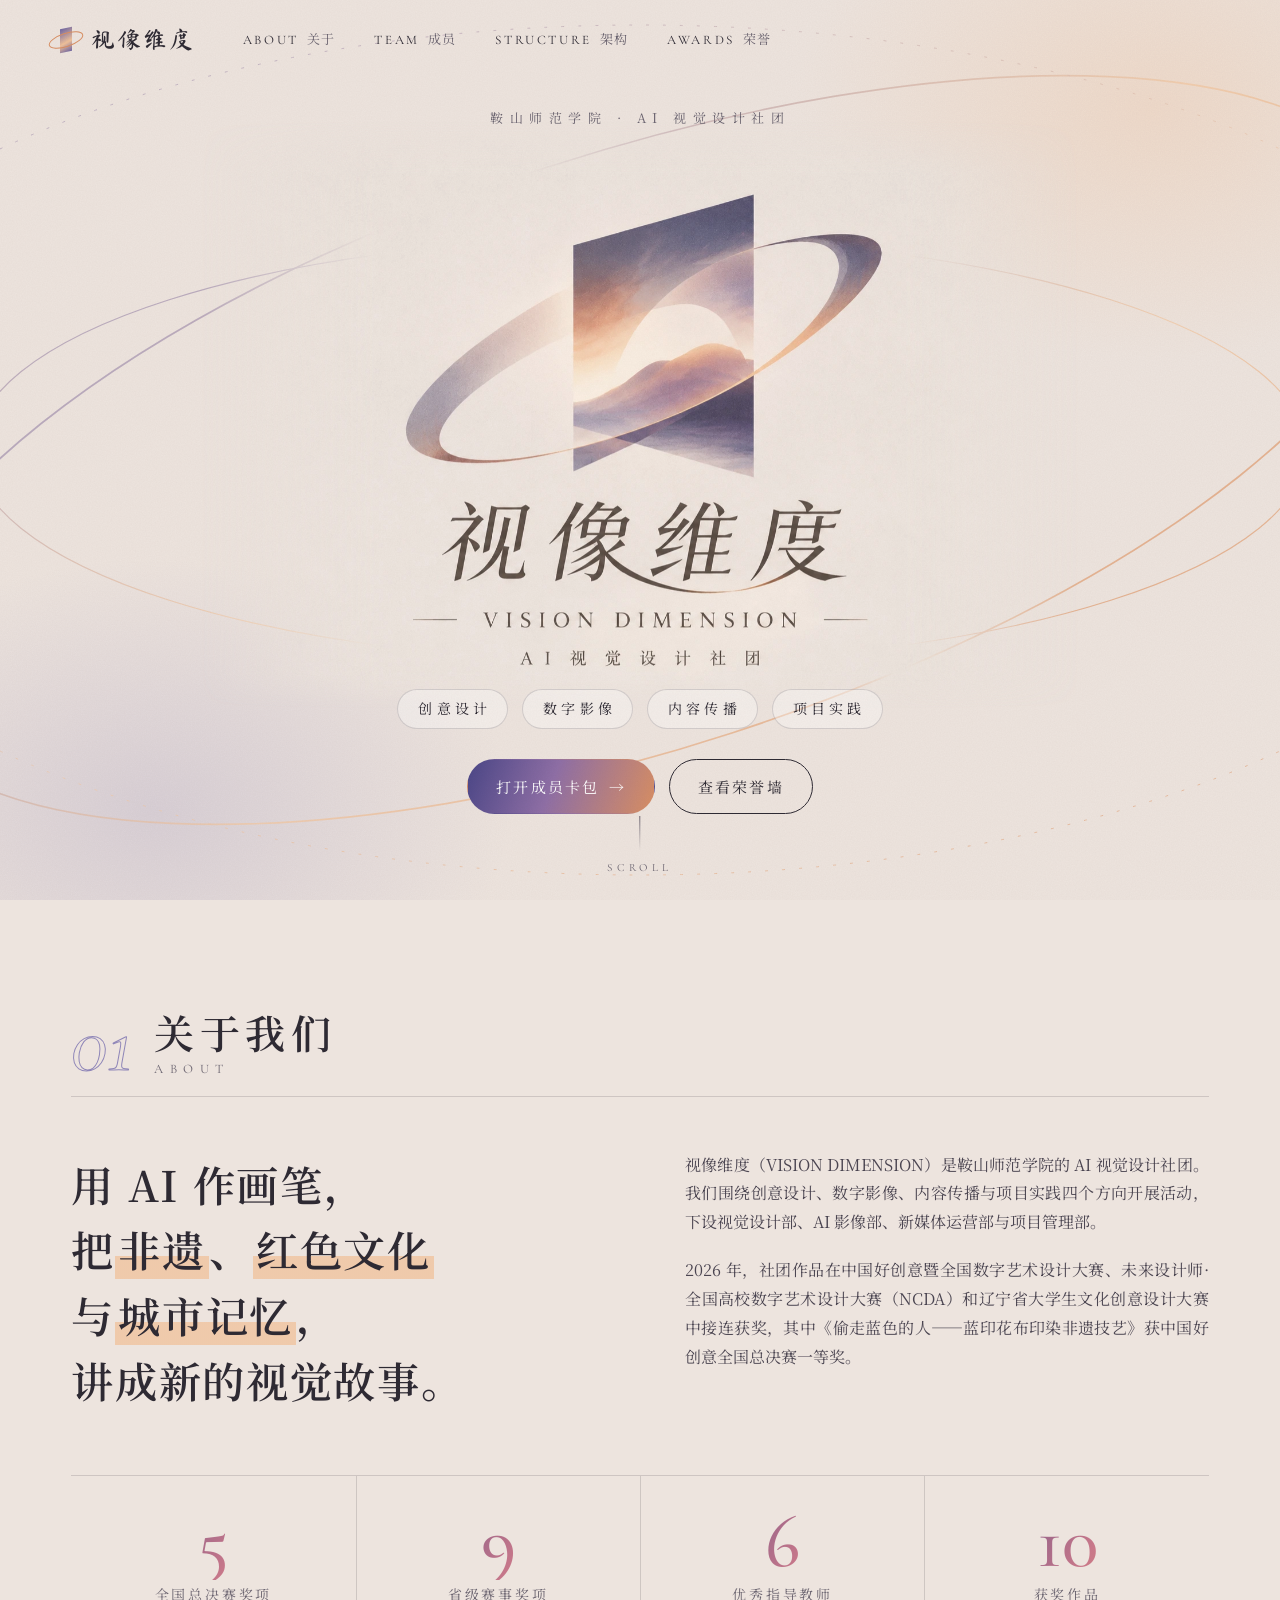
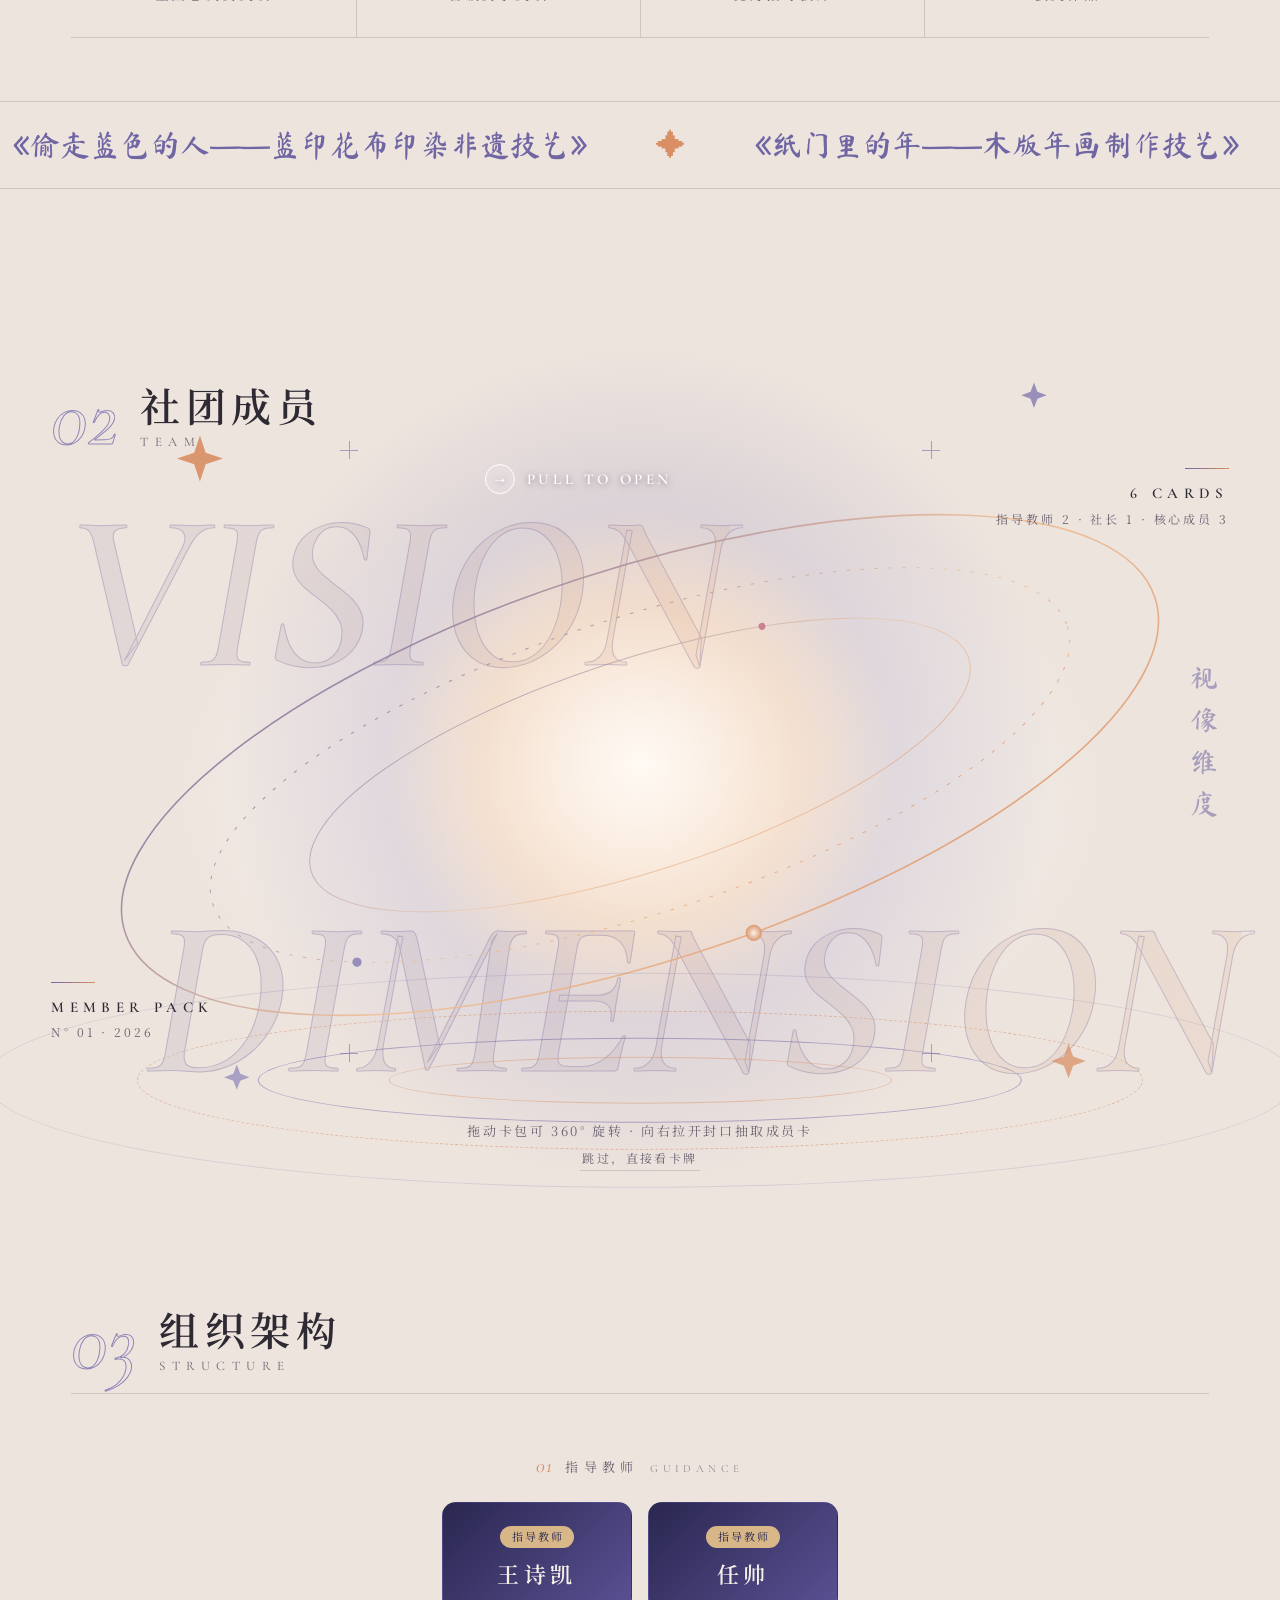
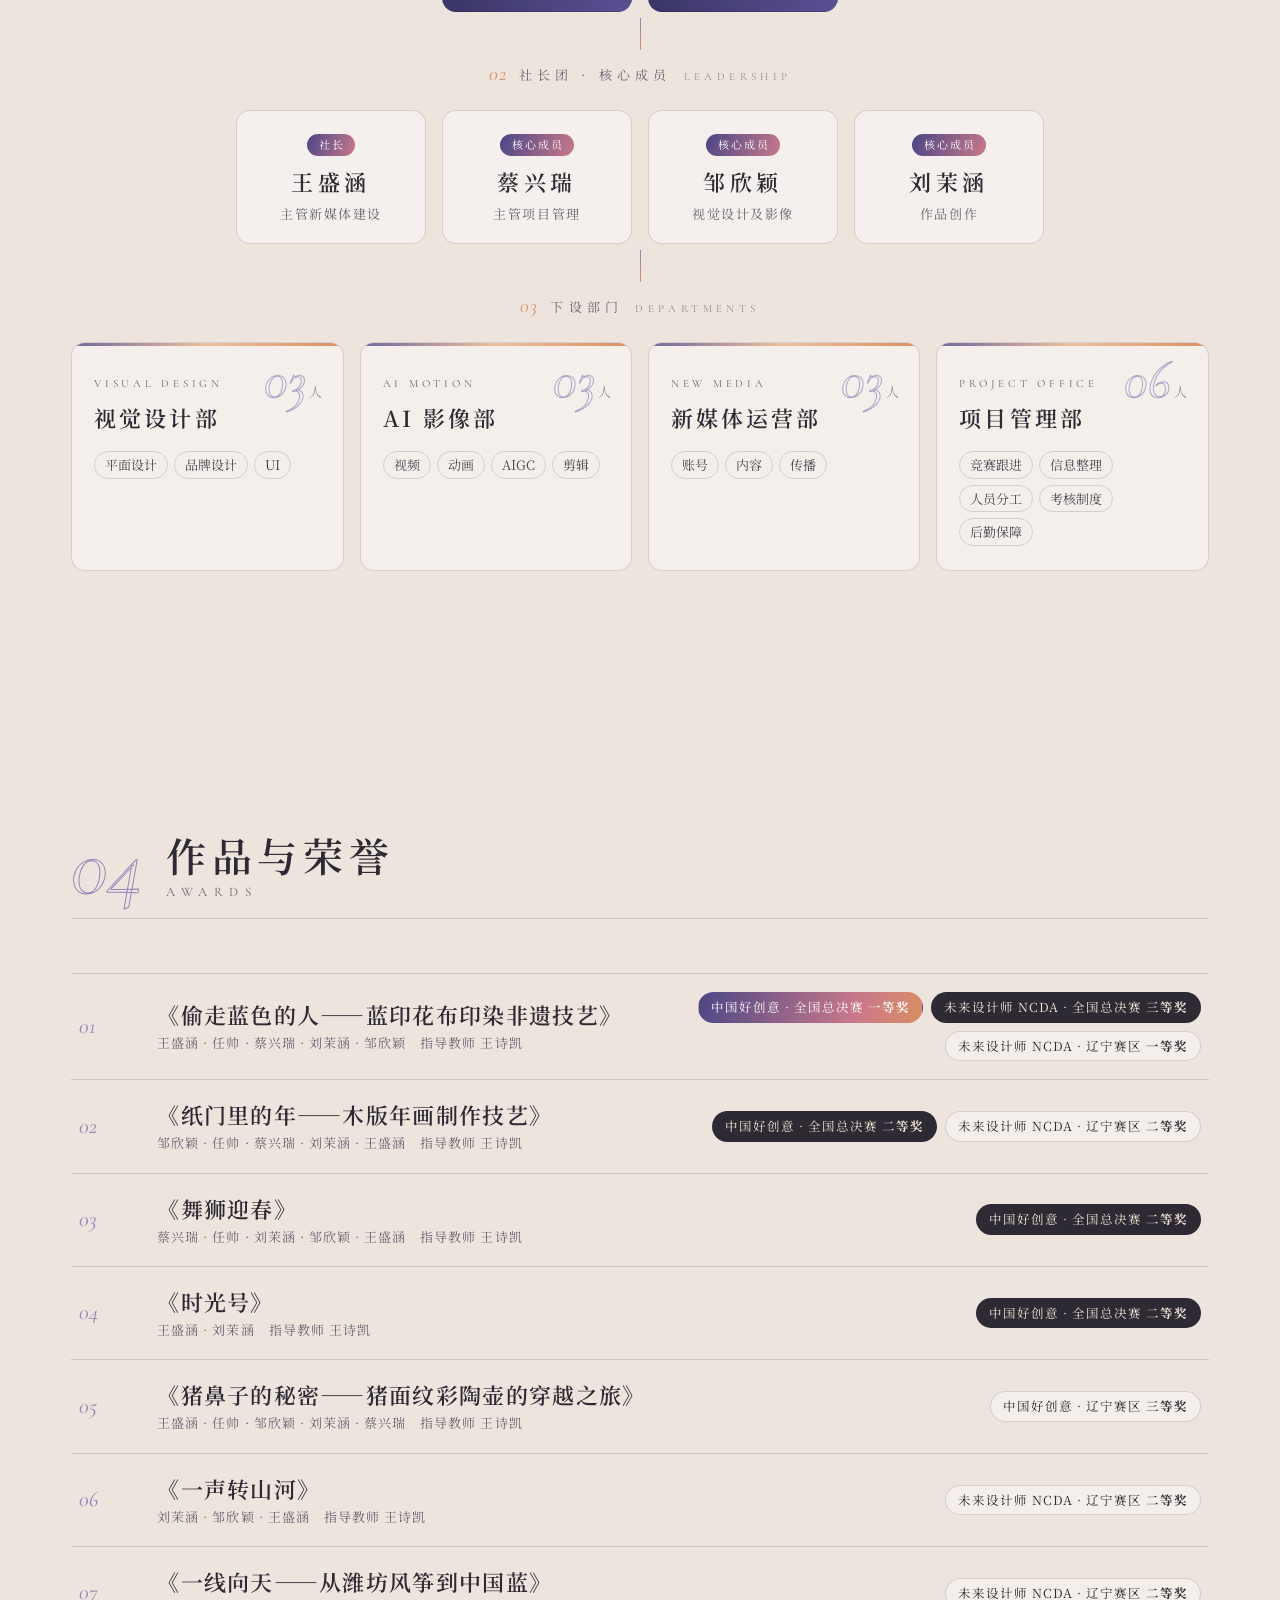
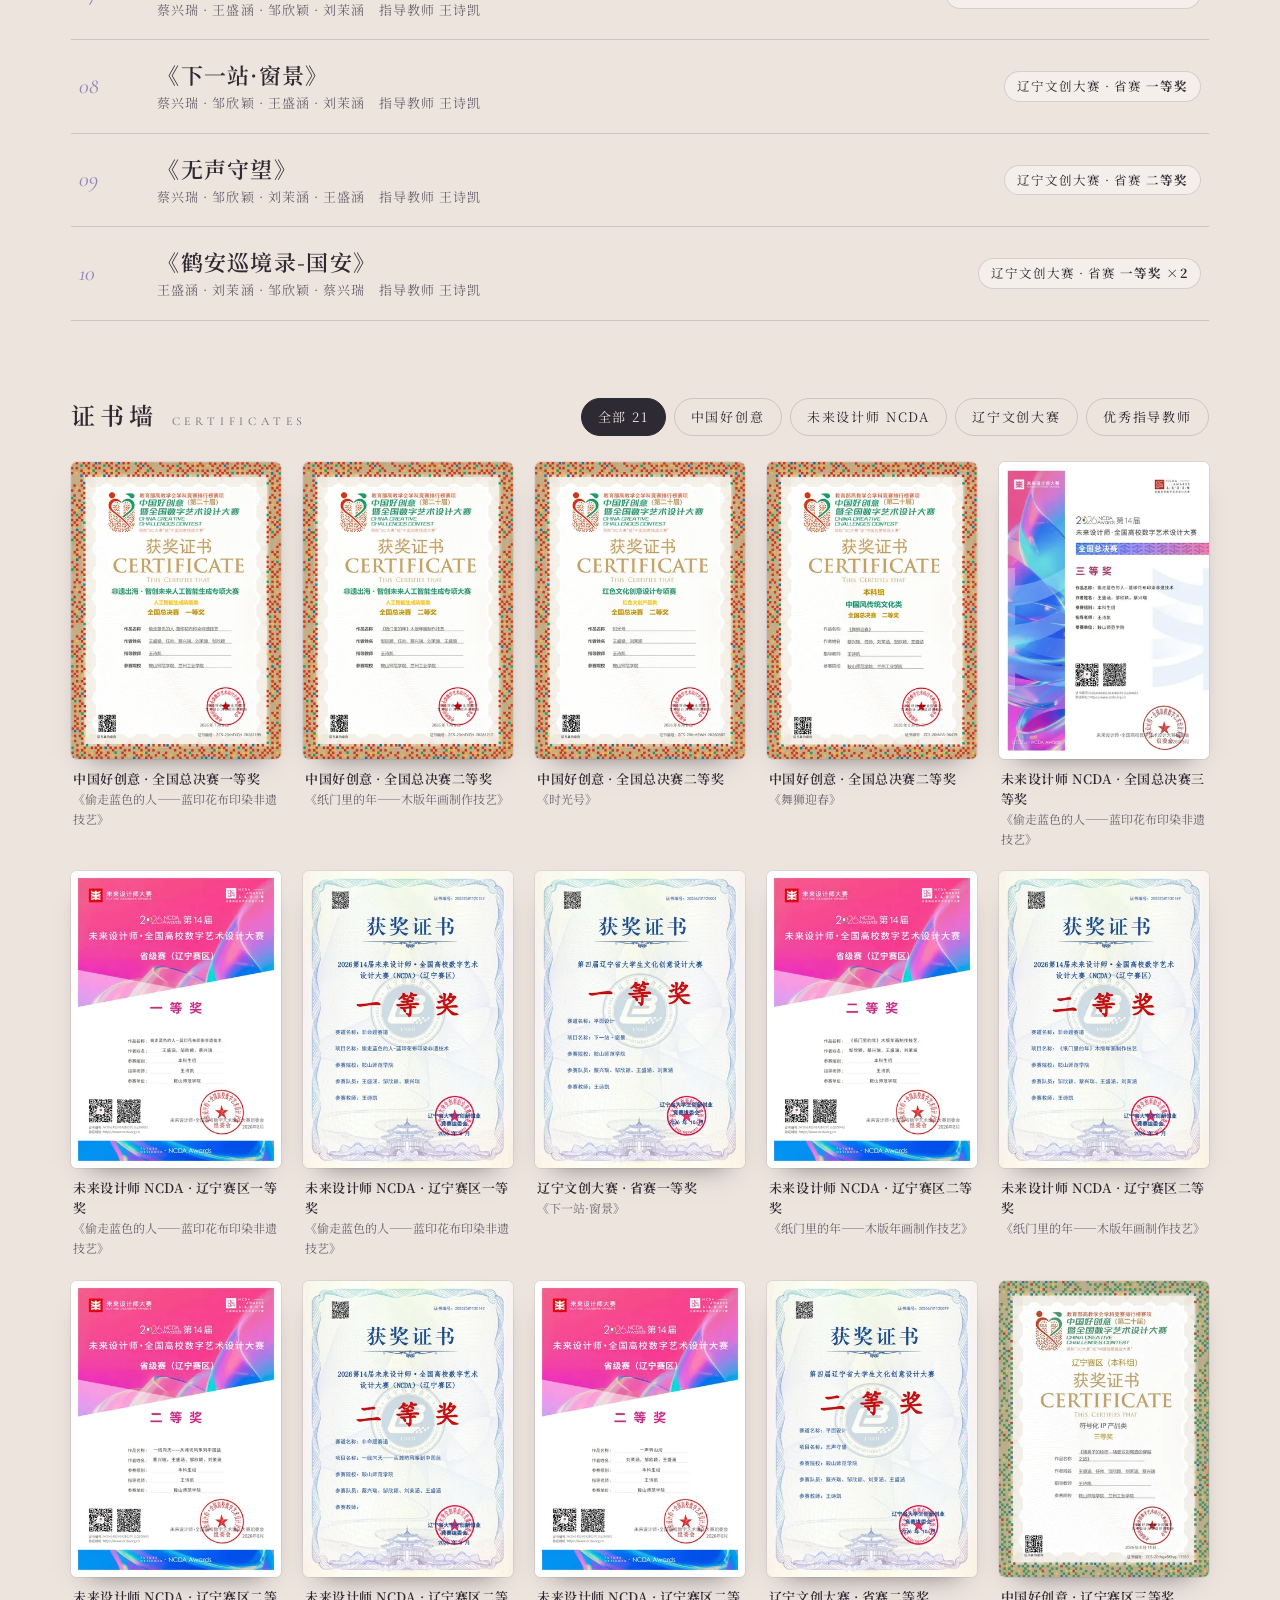
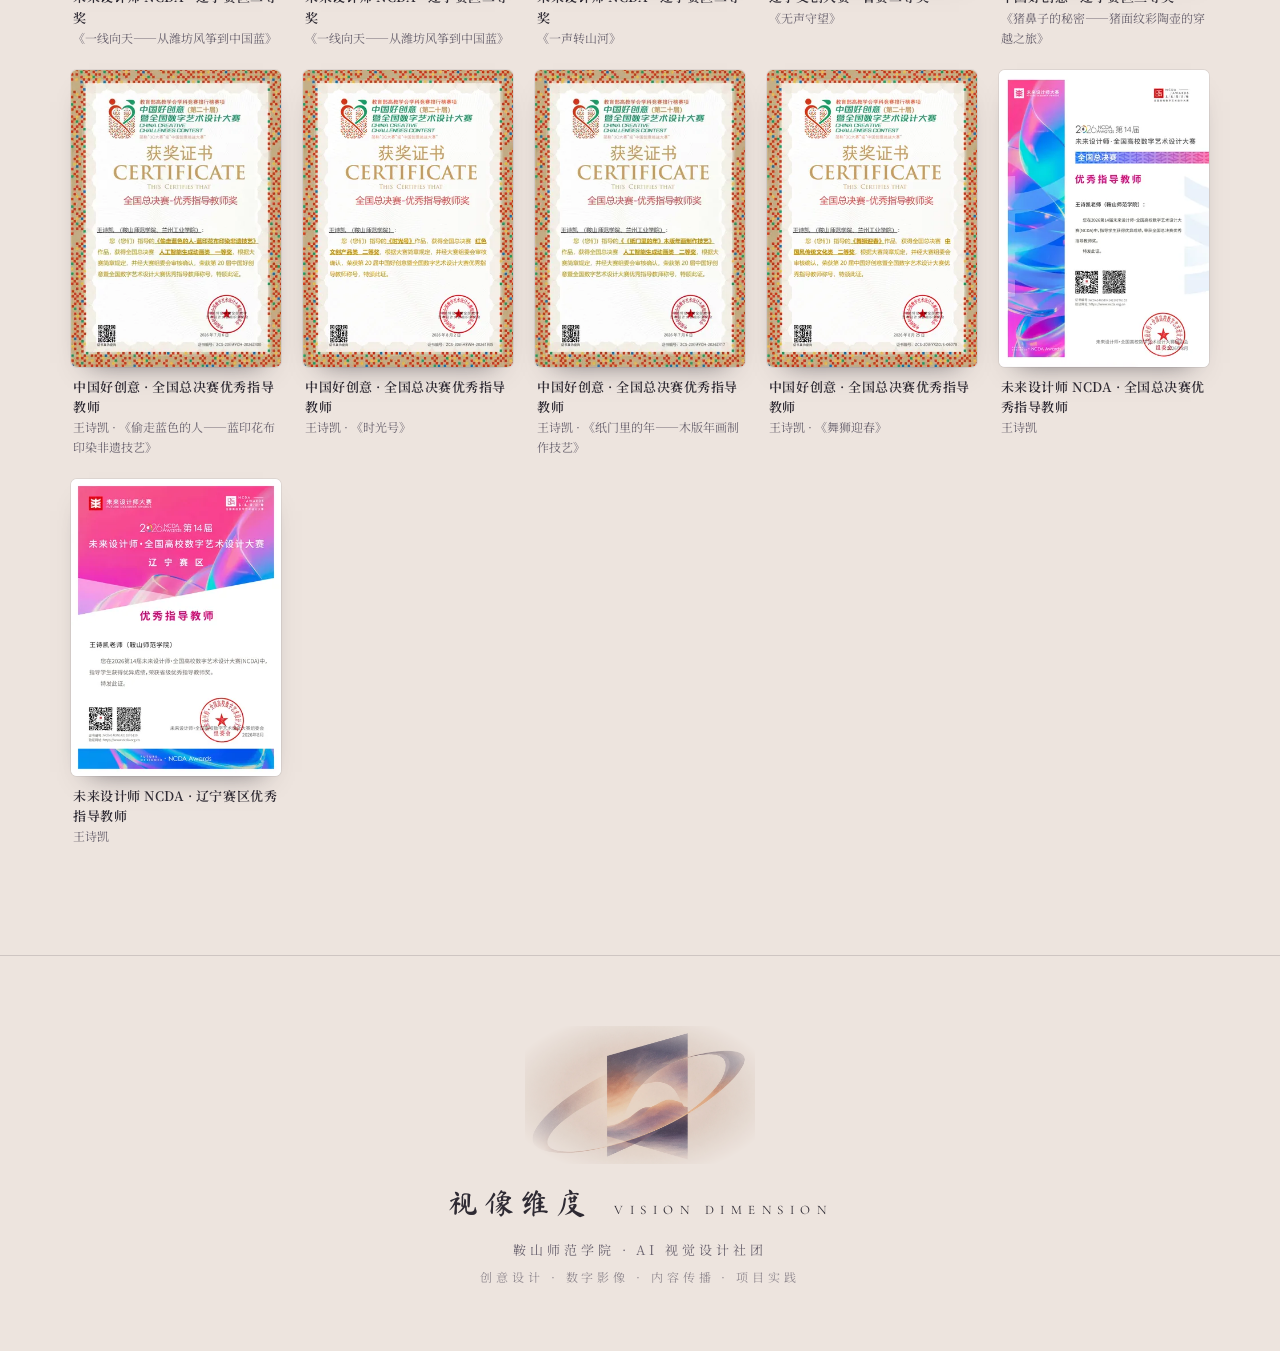
==== commit be021636: "Redesign card pack: foil creases, tear glow and sparks, cards rise from the pack, designed backdrop " ====
--- a/vision-dimension/index.html
+++ b/vision-dimension/index.html
@@ -55,6 +55,31 @@
 <section class="team" id="team">
   <div class="sec-head team-head"><em>02</em><h2>社团成员<span>TEAM</span></h2></div>
   <div class="stage" id="stage">
+    <div class="stage-bg" aria-hidden="true">
+      <div class="bg-aura"></div>
+      <p class="bg-word bg-w1">VISION</p>
+      <p class="bg-word bg-w2">DIMENSION</p>
+      <svg class="bg-orbits" viewBox="0 0 1000 1000">
+        <defs>
+          <linearGradient id="bo" x1="0" y1="0" x2="1" y2="1"><stop offset="0" stop-color="#6f66a3"/><stop offset=".55" stop-color="#f0c19a"/><stop offset="1" stop-color="#d98f63"/></linearGradient>
+          <radialGradient id="bp"><stop offset="0" stop-color="#fff6ea"/><stop offset="1" stop-color="#d98f63"/></radialGradient>
+        </defs>
+        <g transform="rotate(-18 500 500)" fill="none" stroke="url(#bo)">
+          <ellipse cx="500" cy="500" rx="470" ry="170" stroke-width="1.4"/>
+          <ellipse cx="500" cy="500" rx="390" ry="128" stroke-width=".8" stroke-dasharray="3 9"/>
+          <ellipse cx="500" cy="500" rx="300" ry="92" stroke-width=".8" opacity=".7"/>
+          <circle r="7" fill="url(#bp)" stroke="none"><animateMotion dur="26s" repeatCount="indefinite" path="M30,500a470,170 0 1,0 940,0a470,170 0 1,0 -940,0"/></circle>
+          <circle r="4" fill="#8f86b8" stroke="none"><animateMotion dur="17s" repeatCount="indefinite" path="M890,500a390,128 0 1,1 -780,0a390,128 0 1,1 780,0"/></circle>
+          <circle r="3" fill="#c9788a" stroke="none"><animateMotion dur="11s" repeatCount="indefinite" path="M200,500a300,92 0 1,0 600,0a300,92 0 1,0 -600,0"/></circle>
+        </g>
+        <g fill="#d98f63"><path d="M118 214l5 15 15 5-15 5-5 15-5-15-15-5 15-5z"/><path d="M872 742l4 11 11 4-11 4-4 11-4-11-11-4 11-4z" opacity=".8"/><path d="M842 168l3 8 8 3-8 3-3 8-3-8-8-3 8-3z" fill="#8f86b8"/><path d="M150 760l3 8 8 3-8 3-3 8-3-8-8-3 8-3z" fill="#8f86b8" opacity=".8"/></g>
+      </svg>
+      <div class="bg-ped"><i></i></div>
+      <span class="bg-mark m1"></span><span class="bg-mark m2"></span><span class="bg-mark m3"></span><span class="bg-mark m4"></span>
+      <p class="bg-tag bg-t1"><b>MEMBER PACK</b>N° 01 · 2026</p>
+      <p class="bg-tag bg-t2"><b>6 CARDS</b>指导教师 2 · 社长 1 · 核心成员 3</p>
+      <p class="bg-cn">视像维度</p>
+    </div>
     <div class="team-title" id="teamTitle"><small>Vision Dimension</small><strong>Our Team</strong><span>社团成员 · 6 CARDS</span></div>
     <div class="cards" id="cards"></div>
     <canvas id="packCanvas" aria-hidden="true"></canvas>
--- a/vision-dimension/css/style.css
+++ b/vision-dimension/css/style.css
@@ -17,7 +17,7 @@
 body.locked{overflow:hidden}
 a{color:inherit;text-decoration:none}
 button{font:inherit;color:inherit;background:none;border:0;cursor:pointer}
-img{display:block;max-width:100%}
+img{display:block;max-width:100%;height:auto}
 ul,ol{list-style:none}
 .grain{position:fixed;inset:0;z-index:90;pointer-events:none;opacity:.5;mix-blend-mode:multiply;
   background-image:url("data:image/svg+xml,%3Csvg xmlns='http://www.w3.org/2000/svg' width='240' height='240'%3E%3Cfilter id='n'%3E%3CfeTurbulence type='fractalNoise' baseFrequency='.8' numOctaves='3' stitchTiles='stitch'/%3E%3CfeColorMatrix values='0 0 0 0 .45 0 0 0 0 .4 0 0 0 0 .38 0 0 0 .16 0'/%3E%3C/filter%3E%3Crect width='100%25' height='100%25' filter='url(%23n)'/%3E%3C/svg%3E")}
@@ -81,7 +81,7 @@
 .stats b{display:block;font-family:var(--latin);font-size:clamp(44px,6vw,76px);font-weight:500;line-height:1;background:linear-gradient(120deg,#4b4687,#c9788a 60%,#d98f63);-webkit-background-clip:text;background-clip:text;color:transparent}
 .stats span{font-size:14px;letter-spacing:.2em;color:var(--ink2)}
 .marquee{overflow:hidden;margin:clamp(40px,7vh,70px) calc(50% - 50vw) 0;border-top:1px solid var(--line);border-bottom:1px solid var(--line);padding:16px 0}
-.marquee-in{display:flex;gap:56px;width:max-content;animation:marq 50s linear infinite;font-size:clamp(20px,2.4vw,30px);font-family:var(--brush);color:var(--ink2);white-space:nowrap}
+.marquee-in{display:flex;gap:56px;width:max-content;animation:marq 85s linear infinite;font-size:clamp(20px,2.4vw,30px);font-family:var(--brush);color:var(--ink2);white-space:nowrap}
 .marquee-in span:nth-child(odd){color:var(--violet)}
 .marquee-in i{font-style:normal;color:var(--sun)}
 @keyframes marq{to{transform:translateX(-50%)}}
@@ -92,11 +92,39 @@
 .team-head h2,.team-head em{position:relative;z-index:2}
 .stage{--cw:clamp(170px,min(23vw,36vh),340px);position:relative;height:max(640px,100vh);height:max(640px,100svh);overflow:hidden;touch-action:pan-y;user-select:none;-webkit-user-select:none}
 .stage:before{content:"";position:absolute;inset:0;background:radial-gradient(50% 45% at 50% 55%,rgba(255,251,246,.85),transparent 75%)}
+.stage-bg{position:absolute;inset:0;z-index:0;pointer-events:none;overflow:hidden}
+.stage-bg>*{transition:opacity .9s var(--ease),transform 1.2s var(--ease)}
+.bg-aura{position:absolute;left:50%;top:52%;width:min(92vh,96vw);aspect-ratio:1;transform:translate(-50%,-50%);border-radius:50%;background:radial-gradient(closest-side,rgba(255,250,244,.95) 0,rgba(240,193,154,.34) 38%,rgba(143,134,184,.2) 62%,transparent 100%)}
+.bg-orbits{position:absolute;left:50%;top:52%;width:min(128vh,150vw);transform:translate(-50%,-50%);opacity:.9}
+.bg-word{position:absolute;font-family:var(--latin);font-style:italic;font-weight:600;line-height:.8;white-space:nowrap;font-size:clamp(84px,17.5vw,270px);letter-spacing:-.01em;color:transparent;-webkit-text-stroke:1px rgba(111,102,163,.3);background:linear-gradient(100deg,rgba(111,102,163,.11),rgba(217,143,99,.11));-webkit-background-clip:text;background-clip:text}
+.bg-w1{left:5vw;top:23%}
+.bg-w2{right:3vw;bottom:12%}
+.bg-ped{position:absolute;left:50%;top:var(--pack-b,86%);width:calc(var(--pack-w,300px)*2.1);aspect-ratio:9/1;transform:translate(-50%,-38%);border:1px solid rgba(111,102,163,.5);border-radius:50%}
+.bg-ped:before,.bg-ped:after,.bg-ped i{content:"";position:absolute;border-radius:50%}
+.bg-ped:before{inset:-34% -16%;border:1px dashed rgba(217,143,99,.55)}
+.bg-ped:after{inset:22% 17%;border:1px solid rgba(217,143,99,.45)}
+.bg-ped i{inset:-80% -36%;border:1px solid rgba(111,102,163,.18)}
+.bg-mark{position:absolute;width:18px;height:18px;opacity:.55}
+.bg-mark:before,.bg-mark:after{content:"";position:absolute;background:var(--violet)}
+.bg-mark:before{left:0;right:0;top:50%;height:1px}.bg-mark:after{top:0;bottom:0;left:50%;width:1px}
+.m1{left:calc(50% - min(34vw,300px));top:16%}.m2{right:calc(50% - min(34vw,300px));top:16%}.m3{left:calc(50% - min(34vw,300px));bottom:15%}.m4{right:calc(50% - min(34vw,300px));bottom:15%}
+.bg-tag{position:absolute;font-size:12px;letter-spacing:.24em;color:var(--ink2);line-height:1.9}
+.bg-tag b{display:block;font-family:var(--latin);font-size:15px;font-weight:600;letter-spacing:.36em;color:var(--ink)}
+.bg-tag:before{content:"";display:block;width:44px;height:1px;background:linear-gradient(90deg,var(--violet),var(--sun));margin-bottom:10px}
+.bg-t1{left:clamp(20px,4vw,56px);bottom:17%}
+.bg-t2{right:clamp(20px,4vw,56px);top:19%;text-align:right}
+.bg-t2:before{margin-left:auto}
+.bg-cn{position:absolute;right:clamp(20px,4vw,56px);top:50%;transform:translateY(-50%);writing-mode:vertical-rl;font-family:var(--brush);font-size:clamp(20px,2.2vw,30px);letter-spacing:.5em;color:rgba(111,102,163,.55)}
+.stage.opening .bg-word,.stage.opening .bg-tag,.stage.opening .bg-mark,.stage.opening .bg-cn,.stage.opened .bg-word,.stage.opened .bg-tag,.stage.opened .bg-mark,.stage.opened .bg-cn,.stage.opening .bg-ped,.stage.opened .bg-ped{opacity:0}
+.stage.opening .bg-w1,.stage.opened .bg-w1{transform:translateX(-6vw)}
+.stage.opening .bg-w2,.stage.opened .bg-w2{transform:translateX(6vw)}
+.stage.opened .bg-orbits{opacity:.42;transform:translate(-50%,-46%) scale(1.12)}
+.stage.opened .bg-aura{opacity:.6}
 #packCanvas{position:absolute;inset:0;width:100%;height:100%;z-index:5;cursor:grab;touch-action:none}
 #packCanvas:active{cursor:grabbing}
 .stage.opened #packCanvas,.stage.opened .pull,.stage.opened .pack-hint{display:none}
-.pull{position:absolute;z-index:7;left:0;top:0;display:flex;align-items:center;gap:12px;color:#fff;font-family:var(--latin);font-weight:600;font-size:15px;letter-spacing:.24em;padding:8px 14px 8px 8px;touch-action:none;white-space:nowrap;text-shadow:0 1px 6px rgba(20,10,40,.5);transition:opacity .3s}
-.pull i{font-style:normal;width:30px;height:30px;border:1.5px solid #fff;border-radius:50%;display:grid;place-items:center;font-size:15px;letter-spacing:0;animation:nudge 1.6s ease-in-out infinite;background:rgba(255,255,255,.12)}
+.pull{position:absolute;z-index:7;left:0;top:0;opacity:0;display:flex;align-items:center;gap:12px;color:#fff;font-family:var(--latin);font-weight:600;font-size:15px;letter-spacing:.24em;padding:8px 14px 8px 8px;touch-action:none;white-space:nowrap;text-shadow:0 1px 6px rgba(20,10,40,.5);transition:opacity .3s}
+.pull i{font-style:normal;width:30px;height:30px;border:1.5px solid #fff;border-radius:50%;display:grid;place-items:center;font-size:15px;letter-spacing:0;animation:nudge 2.4s ease-in-out infinite;background:rgba(255,255,255,.12)}
 @keyframes nudge{50%{transform:translateX(7px)}}
 .pack-hint{position:absolute;z-index:6;left:0;right:0;bottom:26px;text-align:center;font-size:13px;letter-spacing:.2em;color:var(--ink2);line-height:2.1;transition:opacity .4s}
 .pack-hint button{font-size:12px;letter-spacing:.2em;border-bottom:1px solid var(--line);color:var(--ink2);padding:0 2px}
@@ -113,21 +141,24 @@
 .cards{position:absolute;inset:0;z-index:3}
 .stage.ring .cards,.stage.focus .cards{z-index:6}
 .card{position:absolute;left:50%;top:58%;width:var(--cw);aspect-ratio:30/43;margin:calc(var(--cw)*-43/60) 0 0 calc(var(--cw)/-2);font-size:calc(var(--cw)/30);cursor:pointer;will-change:transform,filter;opacity:0;-webkit-tap-highlight-color:transparent}
+.card:focus{outline:0}
+.card:focus-visible .card-in{outline:3px solid var(--sun);outline-offset:4px}
+.cert:focus-visible{outline:2px solid var(--sun);outline-offset:6px;border-radius:6px}
 .card.t{transition:transform 1s var(--ease),opacity .6s,filter .7s}
 .card-in{position:absolute;inset:0;border-radius:1.5em;background:linear-gradient(165deg,var(--c2),var(--c1) 58%);color:var(--tx);box-shadow:0 2.4em 3em -1.6em rgba(40,30,50,.55),0 .3em .8em rgba(40,30,50,.18);overflow:hidden;transform:perspective(900px) rotateX(var(--rx,0deg)) rotateY(var(--ry,0deg));transition:transform .5s var(--ease),box-shadow .5s}
 .card.hot .card-in{transition:transform .08s linear;box-shadow:0 3.4em 4em -1.8em rgba(40,30,50,.6),0 .3em .8em rgba(40,30,50,.2)}
-.card-in:after{content:"";position:absolute;inset:.55em;border:1px solid color-mix(in srgb,var(--c3) 55%,transparent);border-radius:1.05em;pointer-events:none;z-index:6}
+.card-in:after{content:"";position:absolute;inset:.55em;border:1px solid var(--c3);border:1px solid color-mix(in srgb,var(--c3) 55%,transparent);border-radius:1.05em;pointer-events:none;z-index:6}
 .card-art{position:absolute;left:0;right:0;top:0;height:61%;overflow:hidden;background:linear-gradient(180deg,var(--c1) 0%,var(--c2) 52%,var(--c3) 100%)}
-.card-art:before{content:"";position:absolute;left:50%;top:44%;width:17em;height:17em;margin:-8.5em;border-radius:50%;background:radial-gradient(circle,color-mix(in srgb,var(--c3) 95%,#fff),color-mix(in srgb,var(--c3) 65%,transparent) 55%,transparent 70%);opacity:.85}
-.card-art:after{content:"";position:absolute;left:-12%;right:-12%;top:26%;height:12em;border:.16em solid color-mix(in srgb,var(--c3) 80%,#fff);border-radius:50%;transform:rotate(-16deg);opacity:.55}
+.card-art:before{content:"";position:absolute;left:50%;top:44%;width:17em;height:17em;margin:-8.5em;border-radius:50%;background:radial-gradient(circle,var(--c3),var(--c3) 55%,transparent 70%);background:radial-gradient(circle,color-mix(in srgb,var(--c3) 95%,#fff),color-mix(in srgb,var(--c3) 65%,transparent) 55%,transparent 70%);opacity:.85}
+.card-art:after{content:"";position:absolute;left:-12%;right:-12%;top:26%;height:12em;border:.16em solid var(--c3);border:.16em solid color-mix(in srgb,var(--c3) 80%,#fff);border-radius:50%;transform:rotate(-16deg);opacity:.55}
 .card-art .hill{position:absolute;left:0;right:0;bottom:0;height:46%;background:var(--c1);opacity:.5;clip-path:polygon(0 62%,14% 40%,27% 56%,43% 18%,58% 50%,72% 30%,88% 58%,100% 36%,100% 100%,0 100%)}
 .card-art .hill+.hill{height:32%;opacity:.75;clip-path:polygon(0 30%,18% 62%,36% 34%,55% 70%,74% 42%,90% 66%,100% 48%,100% 100%,0 100%)}
 .card-portrait{position:absolute;left:50%;bottom:-1px;width:112%;max-width:none;transform:translateX(-50%);filter:drop-shadow(0 .6em 1.2em rgba(0,0,0,.28));-webkit-user-drag:none;pointer-events:none}
 .card-art .fade{position:absolute;left:0;right:0;bottom:0;height:24%;background:linear-gradient(transparent,var(--c1))}
 .card-head{position:absolute;z-index:4;left:1.3em;right:1.3em;top:1.3em;display:flex;align-items:center}
-.card-avatar{width:5.2em;height:5.2em;flex:none;border-radius:1.1em;background:color-mix(in srgb,var(--c3) 85%,#fff);border:.22em solid var(--c1);overflow:hidden;box-shadow:0 .3em .8em rgba(0,0,0,.25);position:relative;z-index:1}
+.card-avatar{width:5.2em;height:5.2em;flex:none;border-radius:1.1em;background:var(--c3);background:color-mix(in srgb,var(--c3) 85%,#fff);border:.22em solid var(--c1);overflow:hidden;box-shadow:0 .3em .8em rgba(0,0,0,.25);position:relative;z-index:1}
 .card-avatar img{width:100%;height:100%;object-fit:cover;pointer-events:none}
-.card-ribbon{flex:1;min-width:0;margin-left:-1.2em;padding:.45em 1em .5em 1.9em;background:linear-gradient(90deg,color-mix(in srgb,var(--c1) 92%,transparent),color-mix(in srgb,var(--c1) 55%,transparent));clip-path:polygon(0 0,100% 0,calc(100% - 1.4em) 100%,0 100%);color:#fff}
+.card-ribbon{flex:1;min-width:0;margin-left:-1.2em;padding:.45em 1em .5em 1.9em;background:linear-gradient(90deg,var(--c1),var(--c1));background:linear-gradient(90deg,color-mix(in srgb,var(--c1) 92%,transparent),color-mix(in srgb,var(--c1) 55%,transparent));clip-path:polygon(0 0,100% 0,calc(100% - 1.4em) 100%,0 100%);color:#fff}
 .card.light .card-ribbon{color:#fff;background:linear-gradient(90deg,rgba(91,67,38,.92),rgba(91,67,38,.55))}
 .card-class{display:block;font-size:.92em;letter-spacing:.1em;opacity:.85;white-space:nowrap;overflow:hidden;text-overflow:ellipsis;line-height:1.5}
 .card-name{display:block;font-size:1.95em;font-weight:700;letter-spacing:.18em;line-height:1.2}
@@ -135,13 +166,13 @@
 .card-rows{display:grid;grid-template-columns:1fr 1fr;gap:.35em .7em;font-size:1em;line-height:1.5}
 .card-rows span{display:flex;align-items:center;gap:.4em;white-space:nowrap;min-width:0}
 .card-rows span:before{content:"";width:.5em;height:.5em;border:.1em solid var(--c3);transform:rotate(45deg);flex:none}
-.card-rows b{font-weight:600;background:color-mix(in srgb,var(--c3) 22%,transparent);padding:0 .45em;border-radius:.3em;overflow:hidden;text-overflow:ellipsis;min-width:0}
+.card-rows b{font-weight:600;background:rgba(127,127,127,.22);background:color-mix(in srgb,var(--c3) 22%,transparent);padding:0 .45em;border-radius:.3em;overflow:hidden;text-overflow:ellipsis;min-width:0}
 .card-rows .stars{color:var(--c3)}
 .card.light .card-rows span:before{border-color:var(--c3)}
 .card.light .card-rows b{background:rgba(91,67,38,.14)}
 .card-skills{display:grid;grid-template-columns:repeat(4,1fr);gap:.6em;margin-top:.1em}
 .card-skills li{text-align:center;font-size:.86em;line-height:1.4;letter-spacing:.04em;white-space:nowrap}
-.card-skills i{display:grid;place-items:center;aspect-ratio:1;border-radius:.9em;margin-bottom:.35em;background:color-mix(in srgb,var(--c1) 60%,#000);border:1px solid color-mix(in srgb,var(--c3) 45%,transparent);color:var(--c3)}
+.card-skills i{display:grid;place-items:center;aspect-ratio:1;border-radius:.9em;margin-bottom:.35em;background:var(--c1);background:color-mix(in srgb,var(--c1) 60%,#000);border:1px solid rgba(127,127,127,.22);border:1px solid color-mix(in srgb,var(--c3) 45%,transparent);color:var(--c3)}
 .card.light .card-skills i{background:rgba(91,67,38,.88);color:#f3e2bf}
 .card-skills svg{width:52%;height:52%;fill:none;stroke:currentColor;stroke-width:1.6;stroke-linecap:round;stroke-linejoin:round}
 .card-flavor{font-size:.9em;line-height:1.55;opacity:.82;font-style:italic;display:-webkit-box;-webkit-line-clamp:2;-webkit-box-orient:vertical;overflow:hidden}
@@ -157,8 +188,8 @@
 .ring-ui button{width:38px;height:38px;border:1px solid var(--line);border-radius:50%;font-size:15px;letter-spacing:0;transition:.3s}
 .ring-ui button:hover{background:var(--ink);color:var(--paper);border-color:var(--ink)}
 .ring-ui .repack{width:auto;border-radius:99px;padding:0 16px;font-size:12px;letter-spacing:.16em;margin-left:14px}
-.focus-ui{position:absolute;inset:0;z-index:9;pointer-events:none;opacity:0;transition:opacity .5s}
-.stage.focus .focus-ui{opacity:1}
+.focus-ui{position:absolute;inset:0;z-index:9;pointer-events:none;opacity:0;visibility:hidden;transition:opacity .5s,visibility 0s .5s}
+.stage.focus .focus-ui{opacity:1;visibility:visible;transition:opacity .5s}
 .focus-left{position:absolute;right:calc(50% + var(--cw)*.82);top:50%;transform:translateY(-50%);text-align:right;max-width:26vw}
 .focus-left small{display:block;font-family:var(--latin);letter-spacing:.4em;font-size:12px;color:var(--rose)}
 .focus-left b{display:block;font-family:var(--brush);font-weight:400;font-size:clamp(38px,5vw,70px);line-height:1.25;letter-spacing:.08em}
@@ -166,7 +197,7 @@
 .focus-go{position:absolute;left:calc(50% + var(--cw)*.82);top:50%;transform:translateY(-50%);font-size:16px;letter-spacing:.3em;padding:10px 4px;border-bottom:1px solid var(--ink);white-space:nowrap}
 .focus-go i{font-style:normal;display:inline-block;transition:transform .3s var(--ease)}
 .focus-go:hover i{transform:translateX(8px)}
-.focus-close{position:absolute;right:clamp(16px,4vw,56px);top:20px;width:44px;height:44px;border:1px solid var(--line);border-radius:50%;font-size:22px;line-height:1}
+.focus-close{position:absolute;right:clamp(16px,4vw,56px);top:84px;background:rgba(237,228,222,.8);width:44px;height:44px;border:1px solid var(--line);border-radius:50%;font-size:22px;line-height:1}
 .stage.focus .focus-go,.stage.focus .focus-close{pointer-events:auto}
 
 /* ---------- org ---------- */
@@ -237,7 +268,7 @@
 .profile-back:hover{background:var(--ink);color:var(--paper)}
 .profile-in{max-width:1040px;margin:0 auto;padding:96px clamp(20px,4vw,56px) 100px;text-align:center}
 .pf-photo{width:min(300px,62vw);aspect-ratio:1/1.12;margin:0 auto 26px;border-radius:999px 999px 18px 18px;overflow:hidden;position:relative;background:linear-gradient(180deg,var(--c1),var(--c2) 55%,var(--c3))}
-.pf-photo:before{content:"";position:absolute;left:-15%;right:-15%;top:30%;height:42%;border:2px solid color-mix(in srgb,var(--c3) 80%,#fff);border-radius:50%;transform:rotate(-16deg);opacity:.6}
+.pf-photo:before{content:"";position:absolute;left:-15%;right:-15%;top:30%;height:42%;border:2px solid var(--c3);border:2px solid color-mix(in srgb,var(--c3) 80%,#fff);border-radius:50%;transform:rotate(-16deg);opacity:.6}
 .pf-photo img{position:absolute;left:50%;bottom:0;transform:translateX(-50%);height:88%;width:auto;max-width:none}
 .pf-role{font-family:var(--latin);font-size:13px;letter-spacing:.5em;color:var(--rose)}
 .pf-name{font-family:var(--brush);font-weight:400;font-size:clamp(50px,8vw,84px);line-height:1.2;letter-spacing:.14em;text-indent:.14em}
@@ -286,6 +317,9 @@
   .hero-logo{width:min(150vw,880px);max-width:none}
   .hero-tags{margin-top:4px}
   .ring-ui span{display:none}
+  .bg-tag,.bg-cn{display:none}
+  .bg-w1{top:17%;left:3vw}.bg-w2{bottom:19%}
+  .bg-orbits{width:190vw}
 }
 @media (max-width:560px){
   .org-depts{grid-template-columns:1fr}
@@ -293,4 +327,3 @@
   .pf-list li{grid-template-columns:1fr auto}.pf-list time{display:none}
   .hero-tags span{font-size:12px;padding:4px 10px 4px 14px}
 }
-@media (prefers-reduced-motion:reduce){*{animation-duration:.01s!important;transition-duration:.01s!important}}
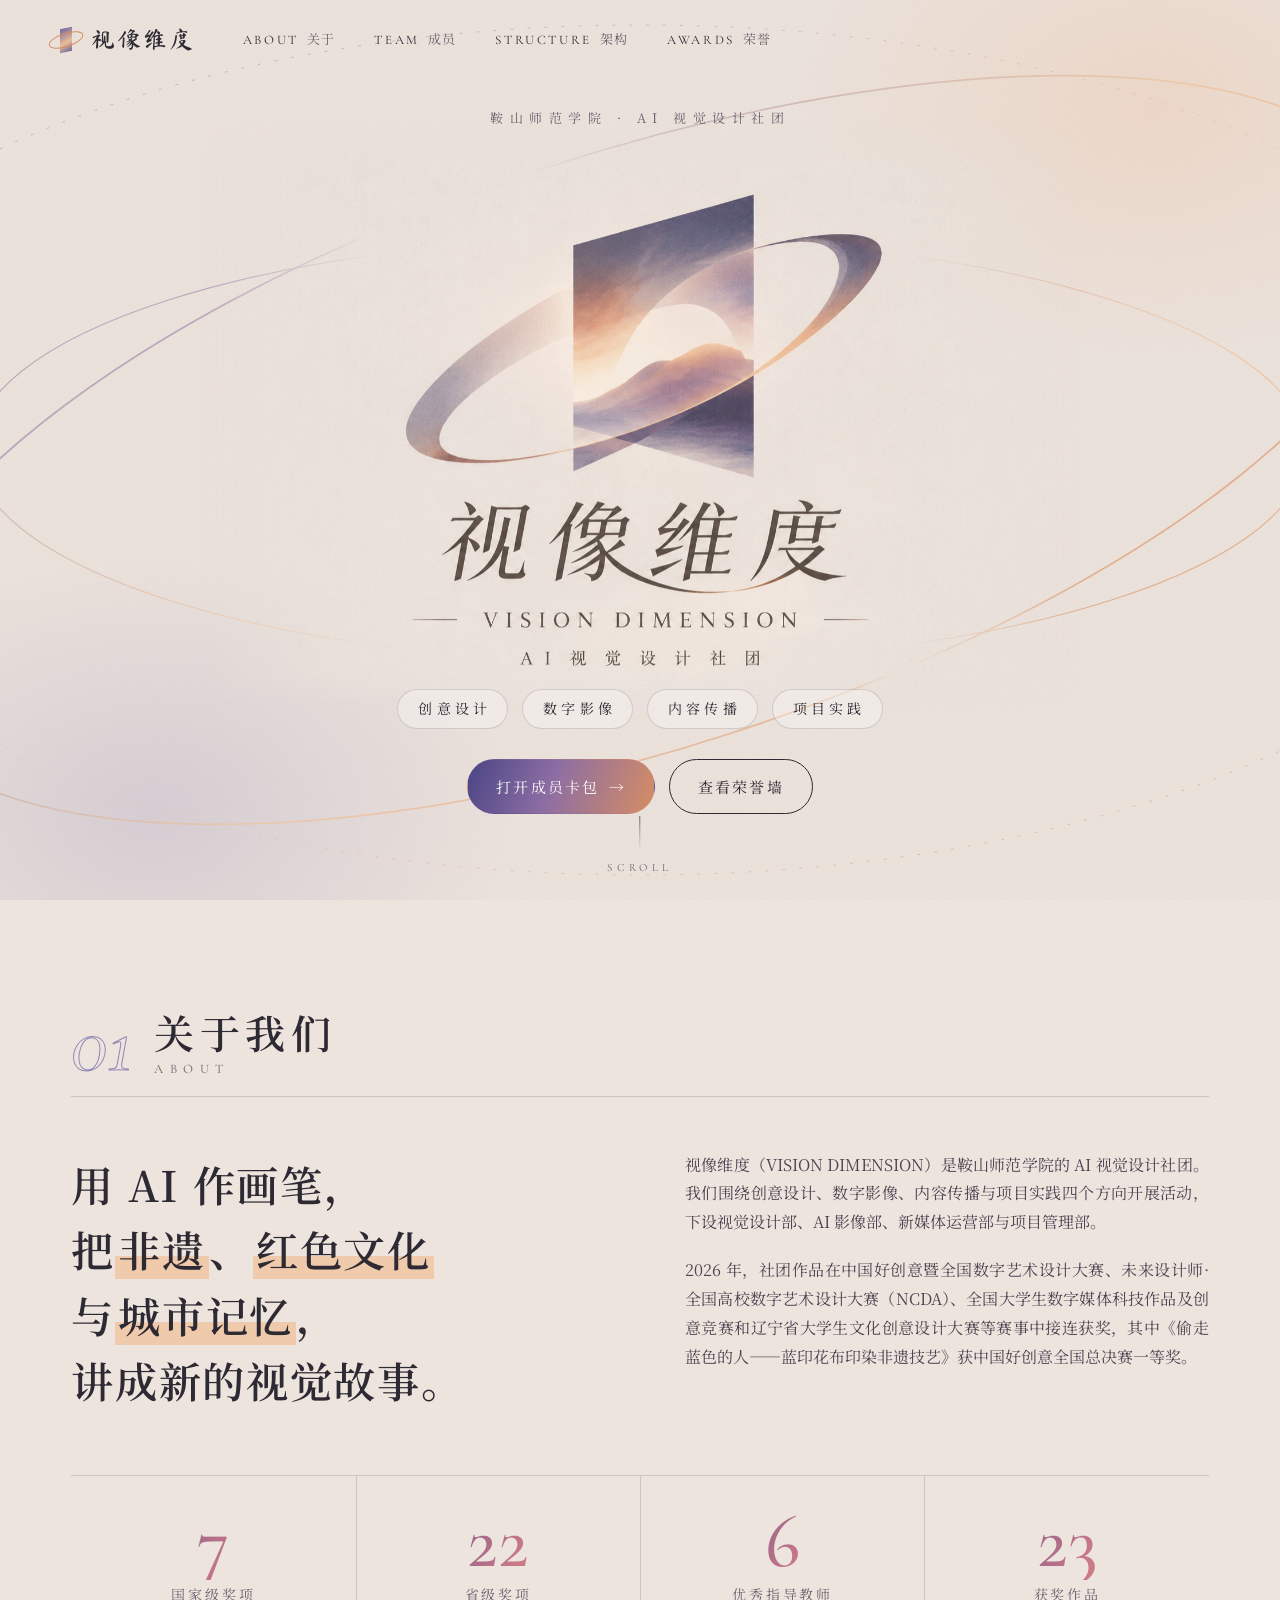
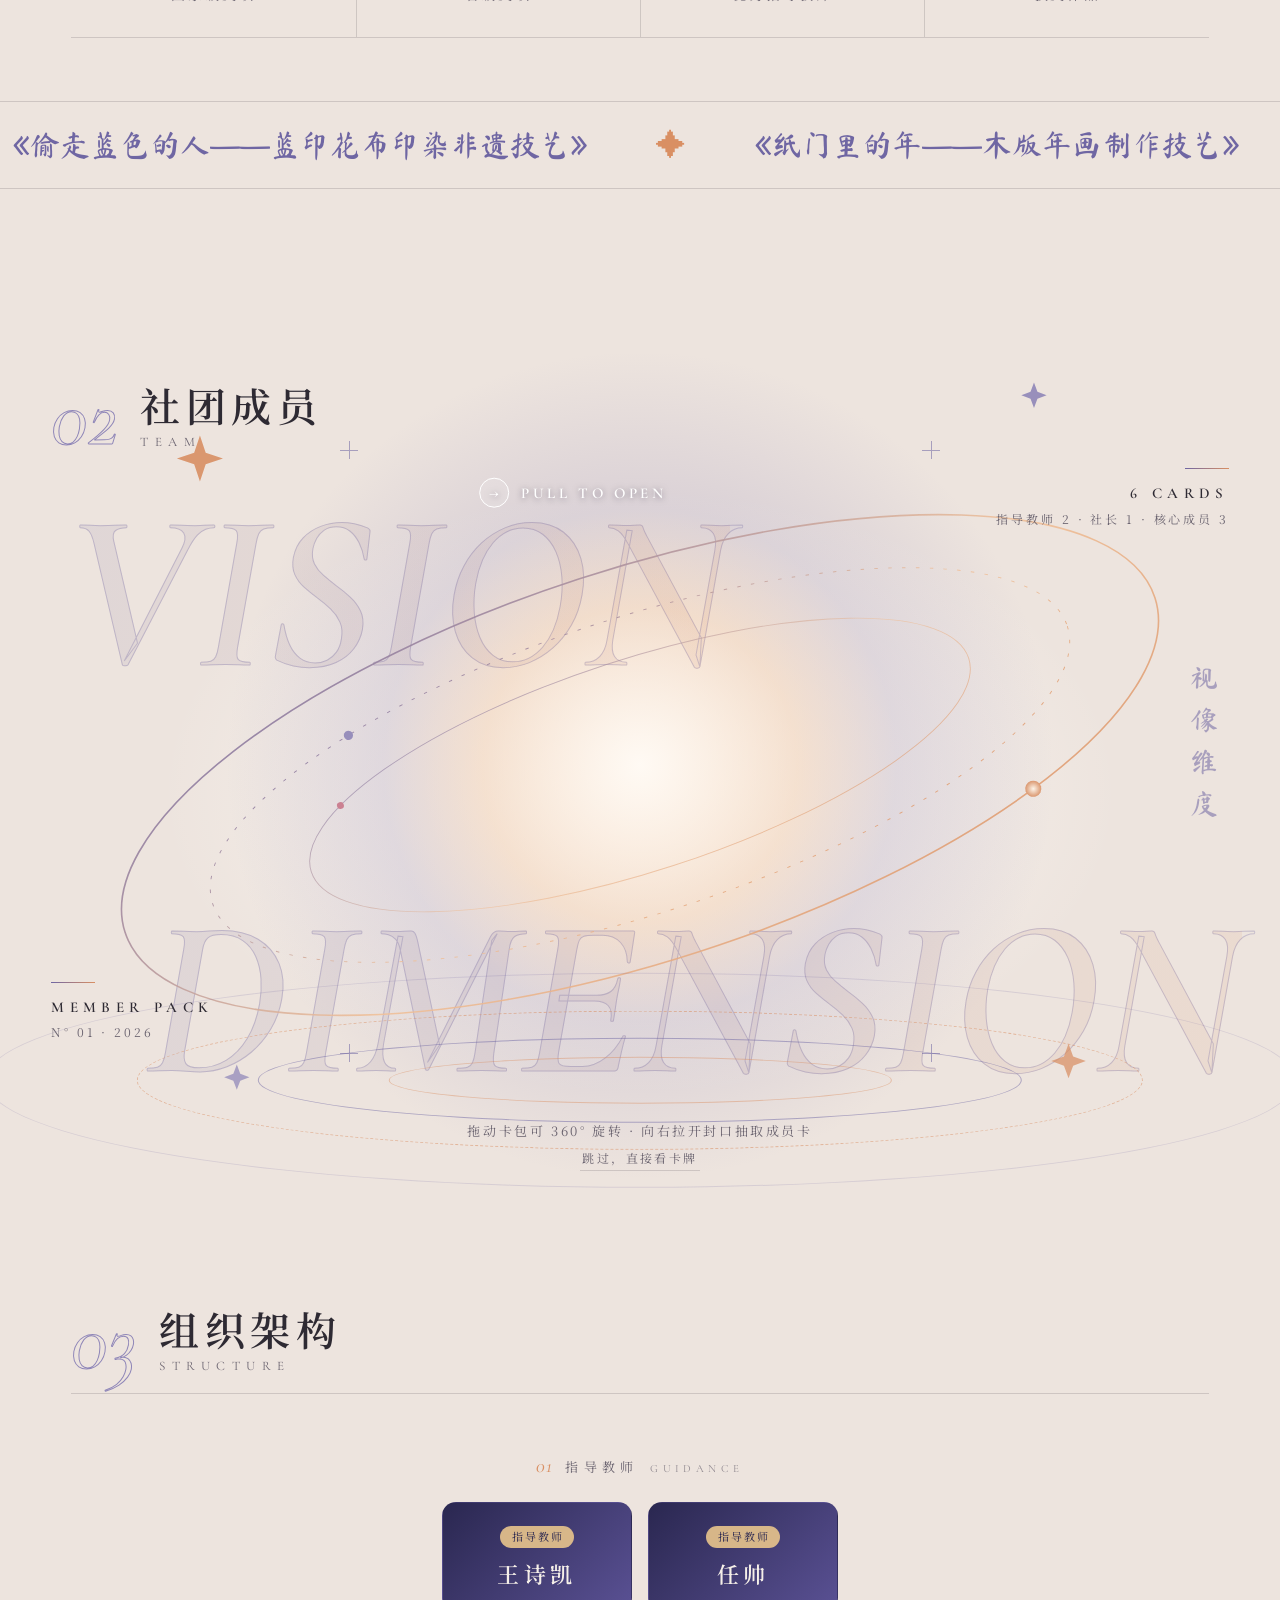
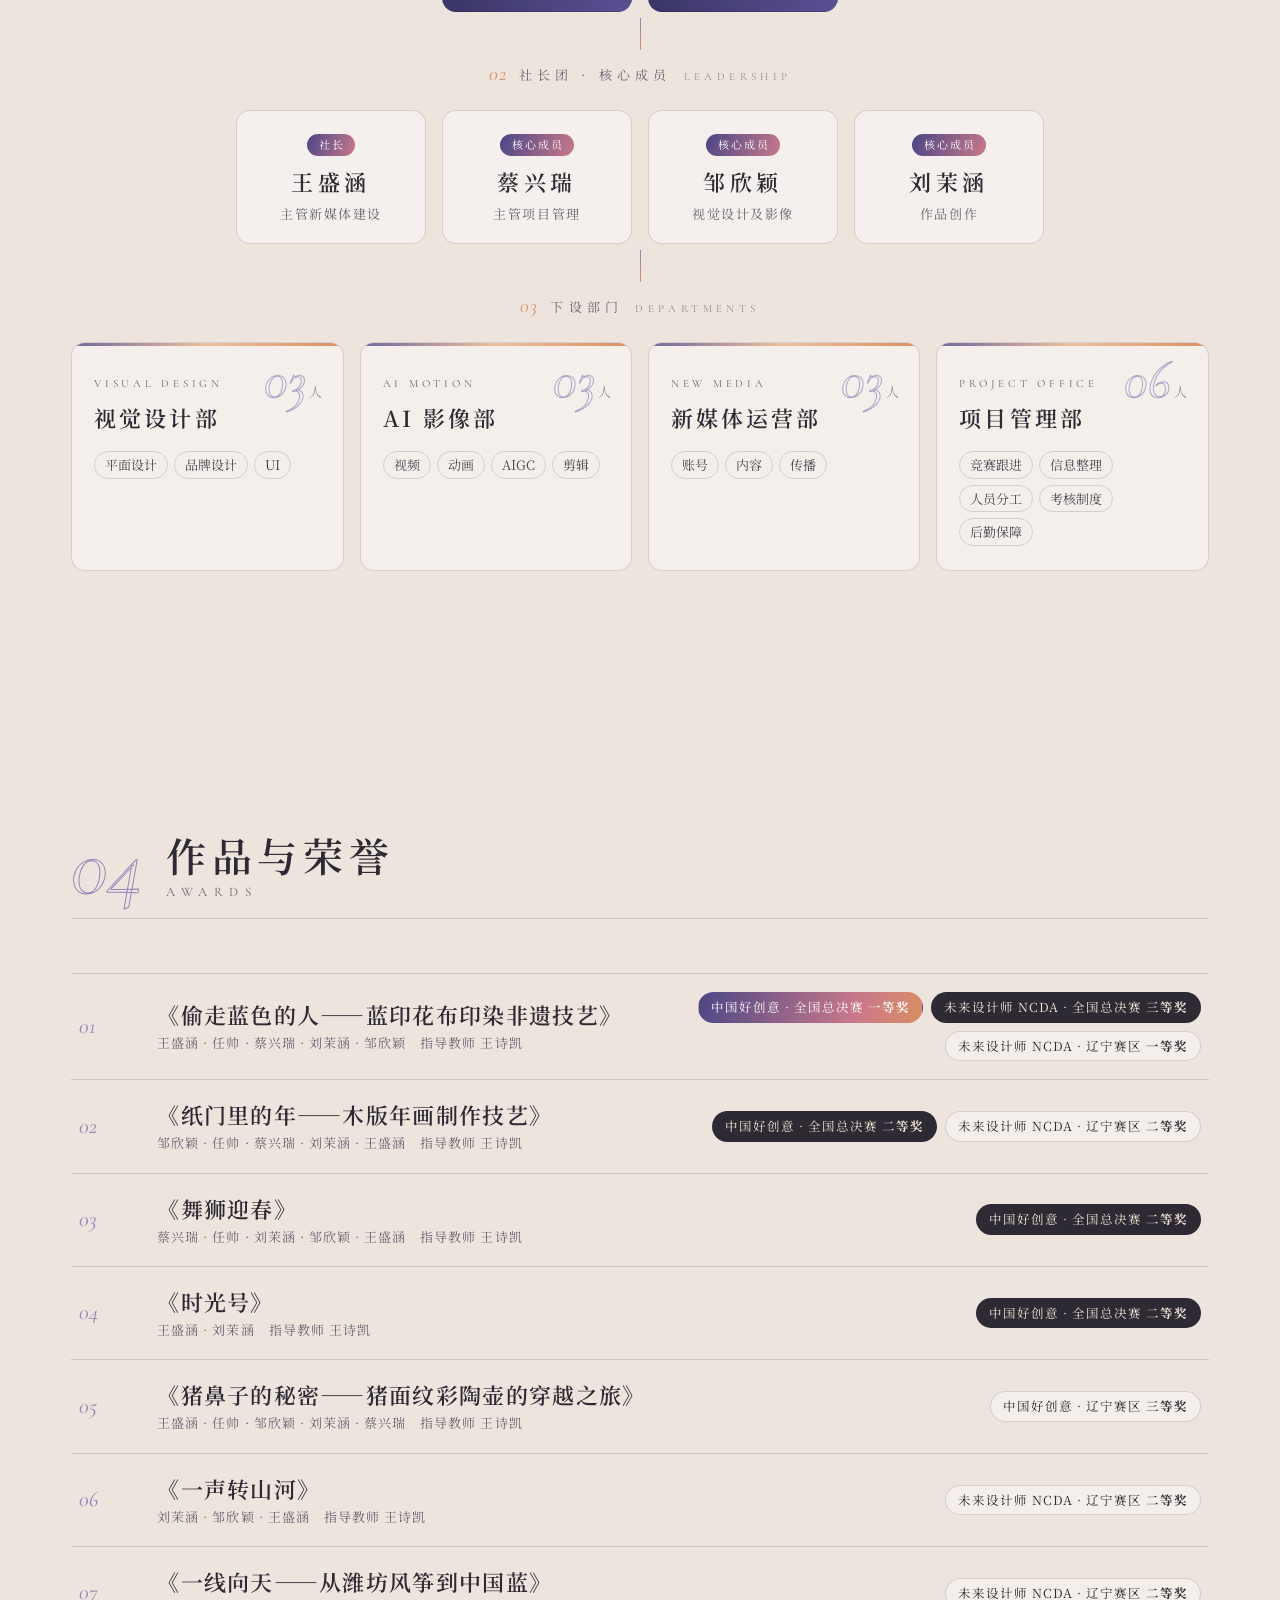
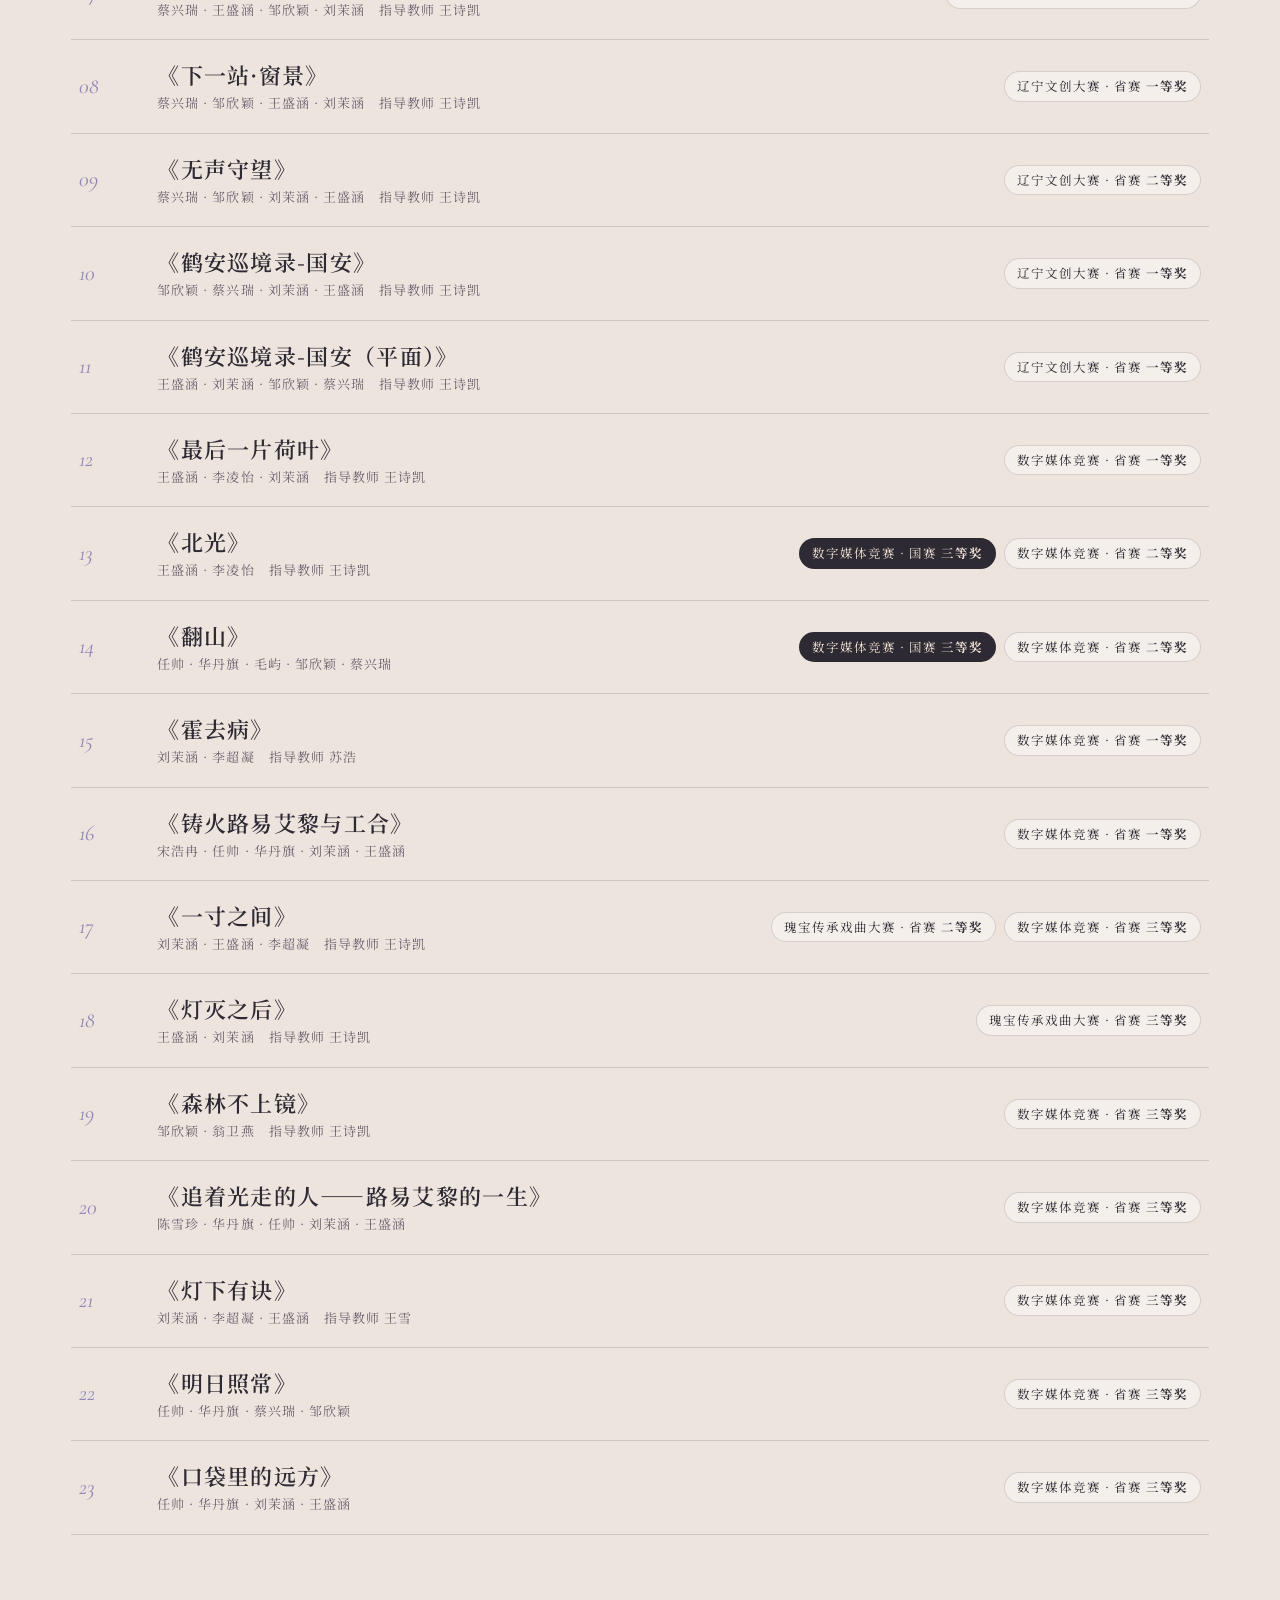
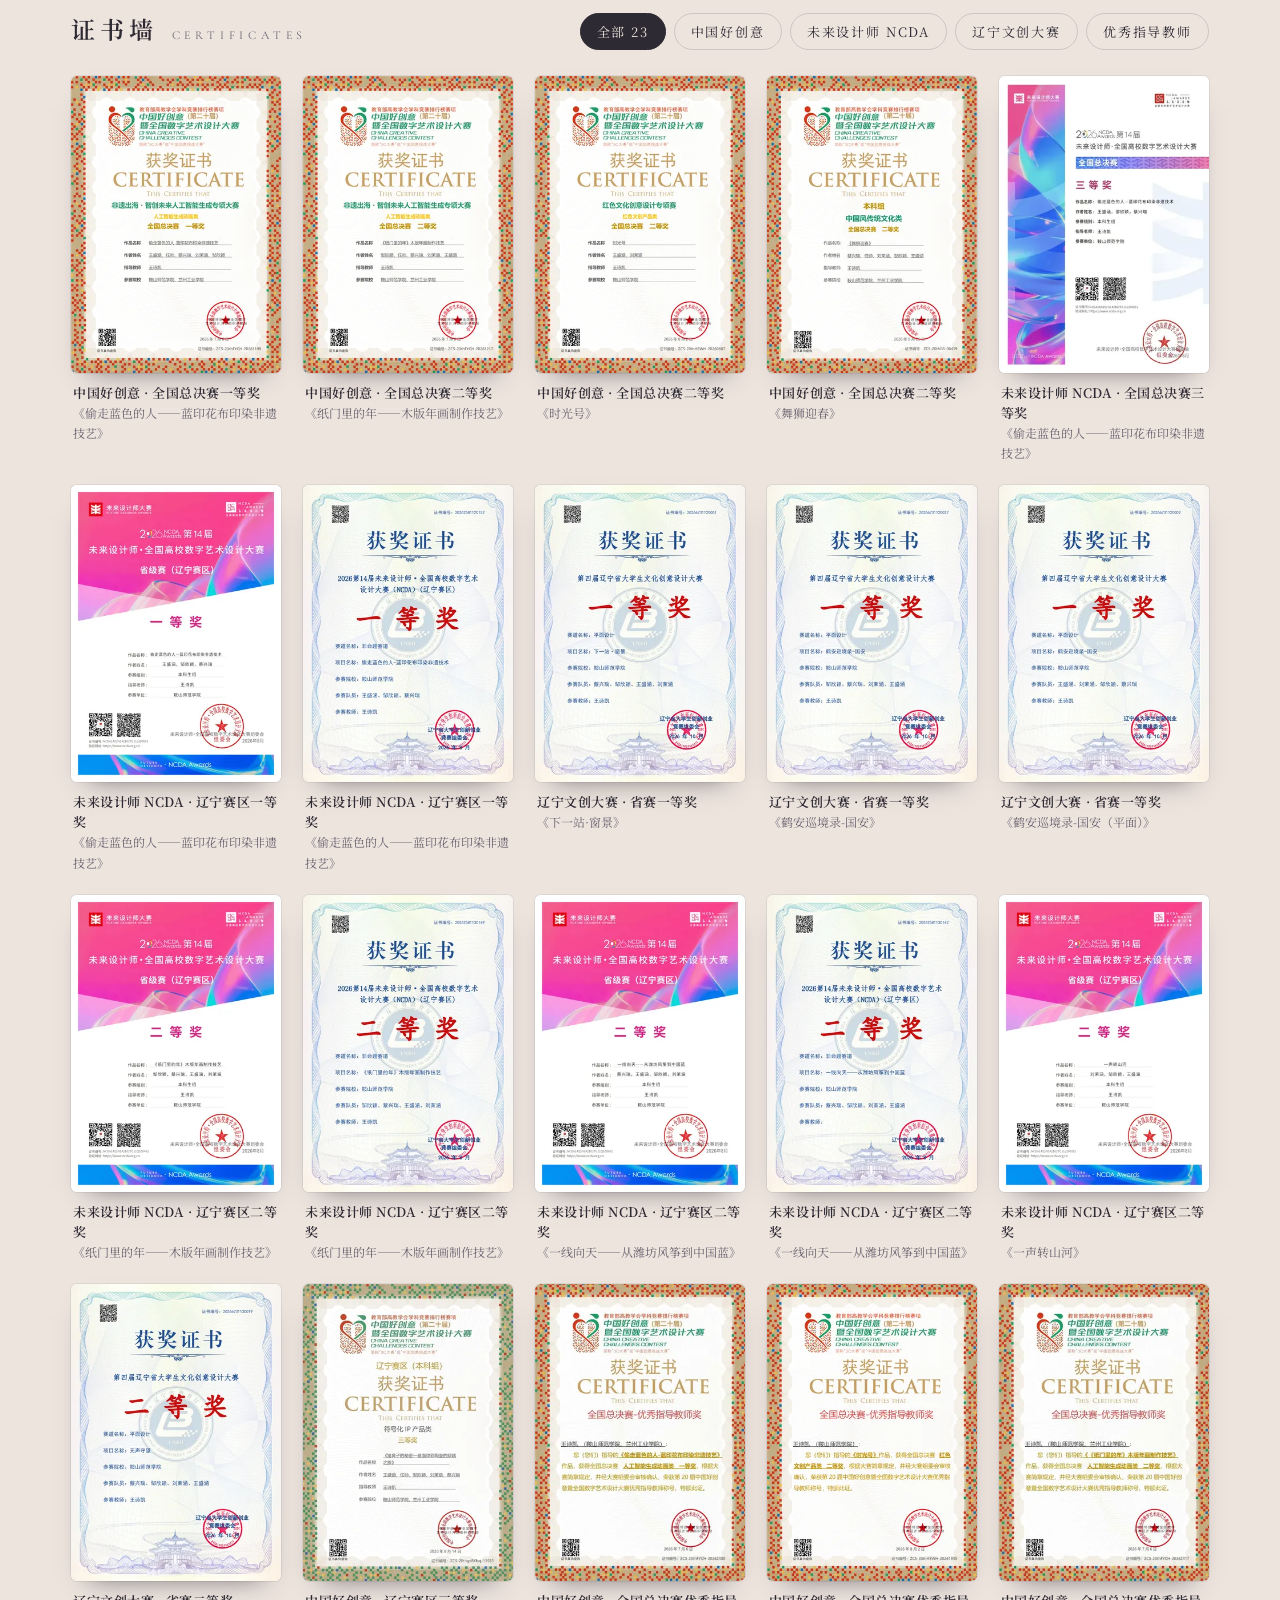
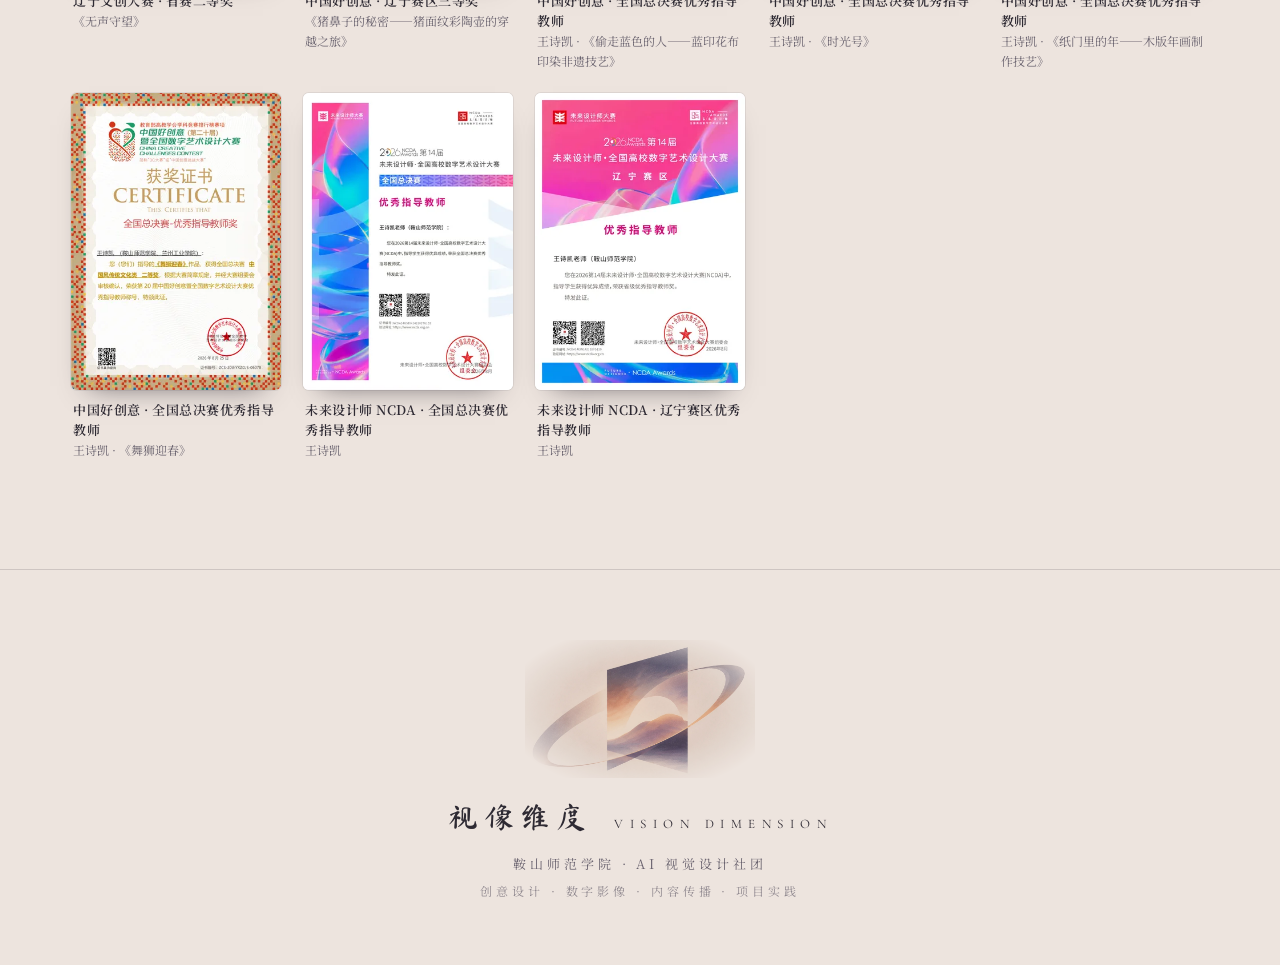
==== commit b9b15db2: "Update awards from the new award list (26 entries, 23 works) and add the two 鹤安巡境录-国安 certificates" ====
--- a/vision-dimension/index.html
+++ b/vision-dimension/index.html
@@ -45,7 +45,7 @@
     <p class="about-lead reveal">用 AI 作画笔，<br>把<mark>非遗</mark>、<mark>红色文化</mark><br>与<mark>城市记忆</mark>，<br>讲成新的视觉故事。</p>
     <div class="about-text reveal">
       <p>视像维度（VISION DIMENSION）是鞍山师范学院的 AI 视觉设计社团。我们围绕创意设计、数字影像、内容传播与项目实践四个方向开展活动，下设视觉设计部、AI 影像部、新媒体运营部与项目管理部。</p>
-      <p>2026 年，社团作品在中国好创意暨全国数字艺术设计大赛、未来设计师·全国高校数字艺术设计大赛（NCDA）和辽宁省大学生文化创意设计大赛中接连获奖，其中《偷走蓝色的人——蓝印花布印染非遗技艺》获中国好创意全国总决赛一等奖。</p>
+      <p>2026 年，社团作品在中国好创意暨全国数字艺术设计大赛、未来设计师·全国高校数字艺术设计大赛（NCDA）、全国大学生数字媒体科技作品及创意竞赛和辽宁省大学生文化创意设计大赛等赛事中接连获奖，其中《偷走蓝色的人——蓝印花布印染非遗技艺》获中国好创意全国总决赛一等奖。</p>
     </div>
   </div>
   <ul class="stats reveal" id="stats"></ul>
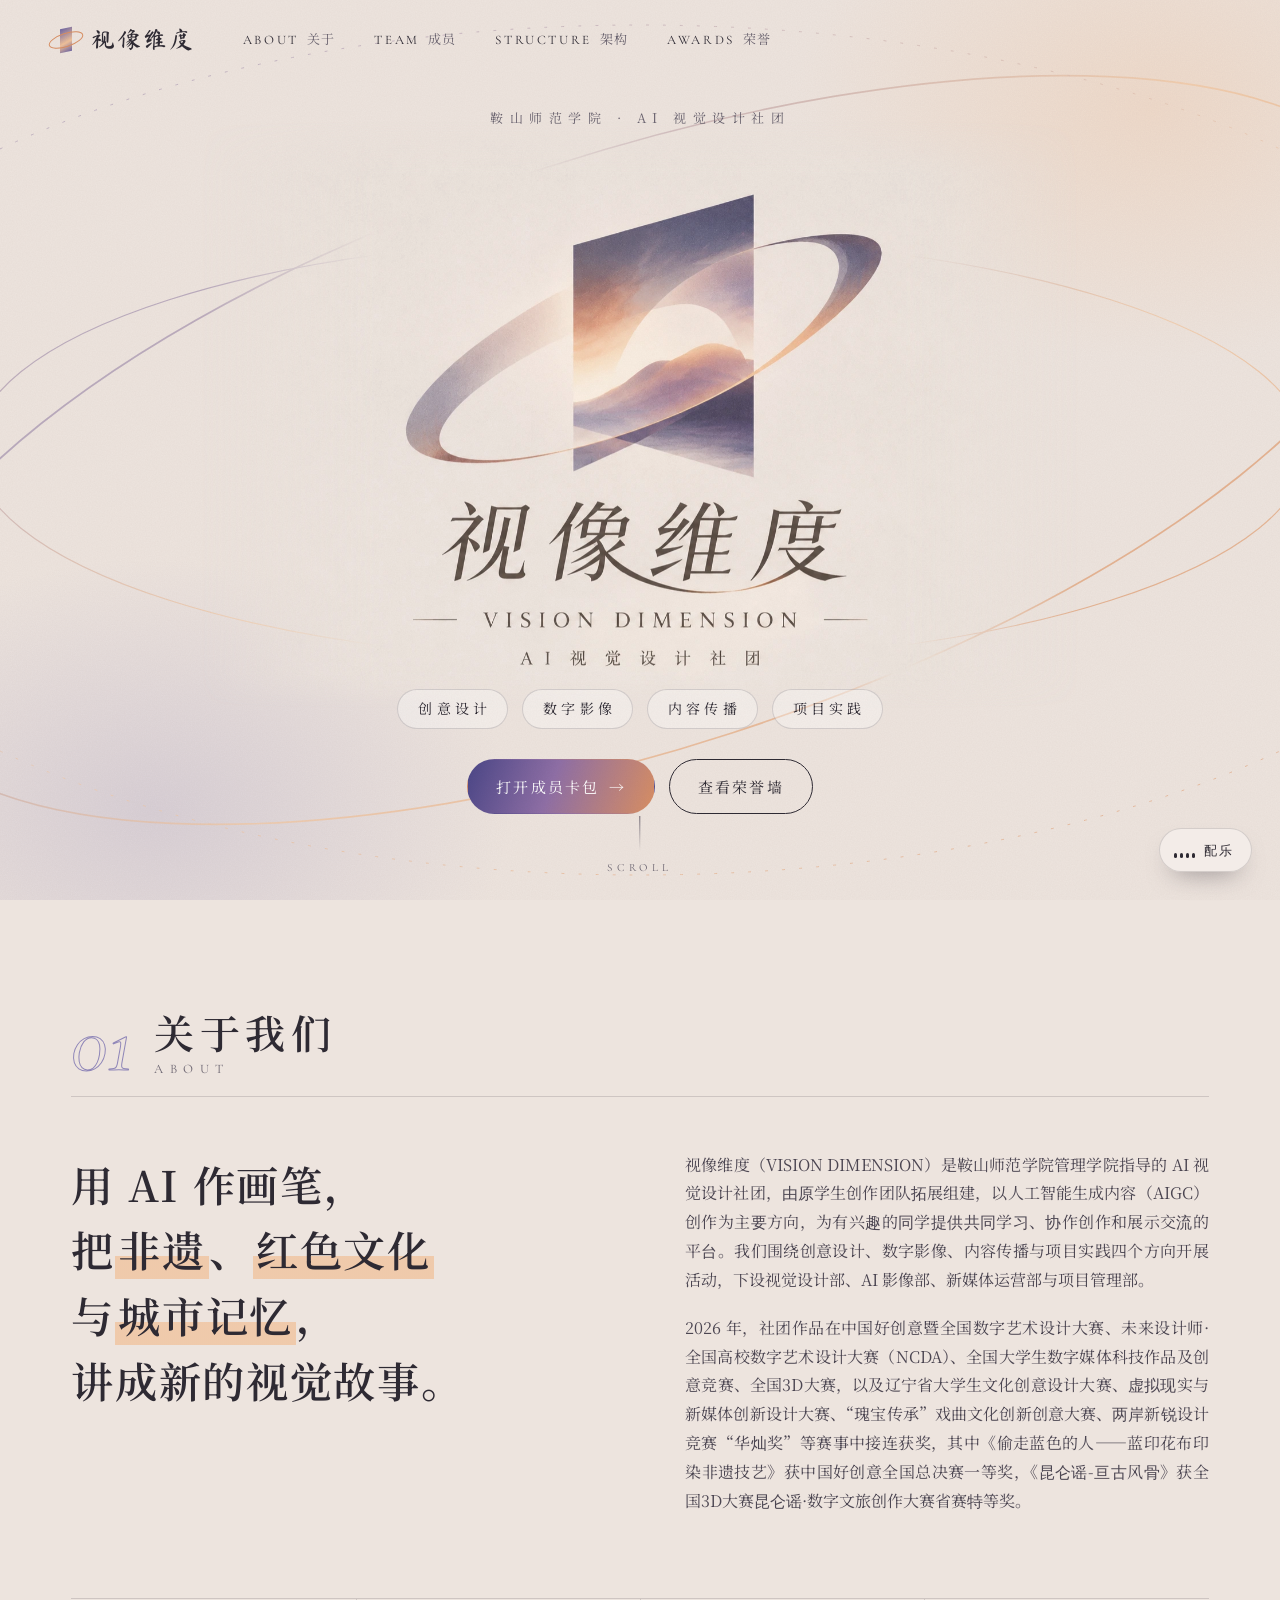
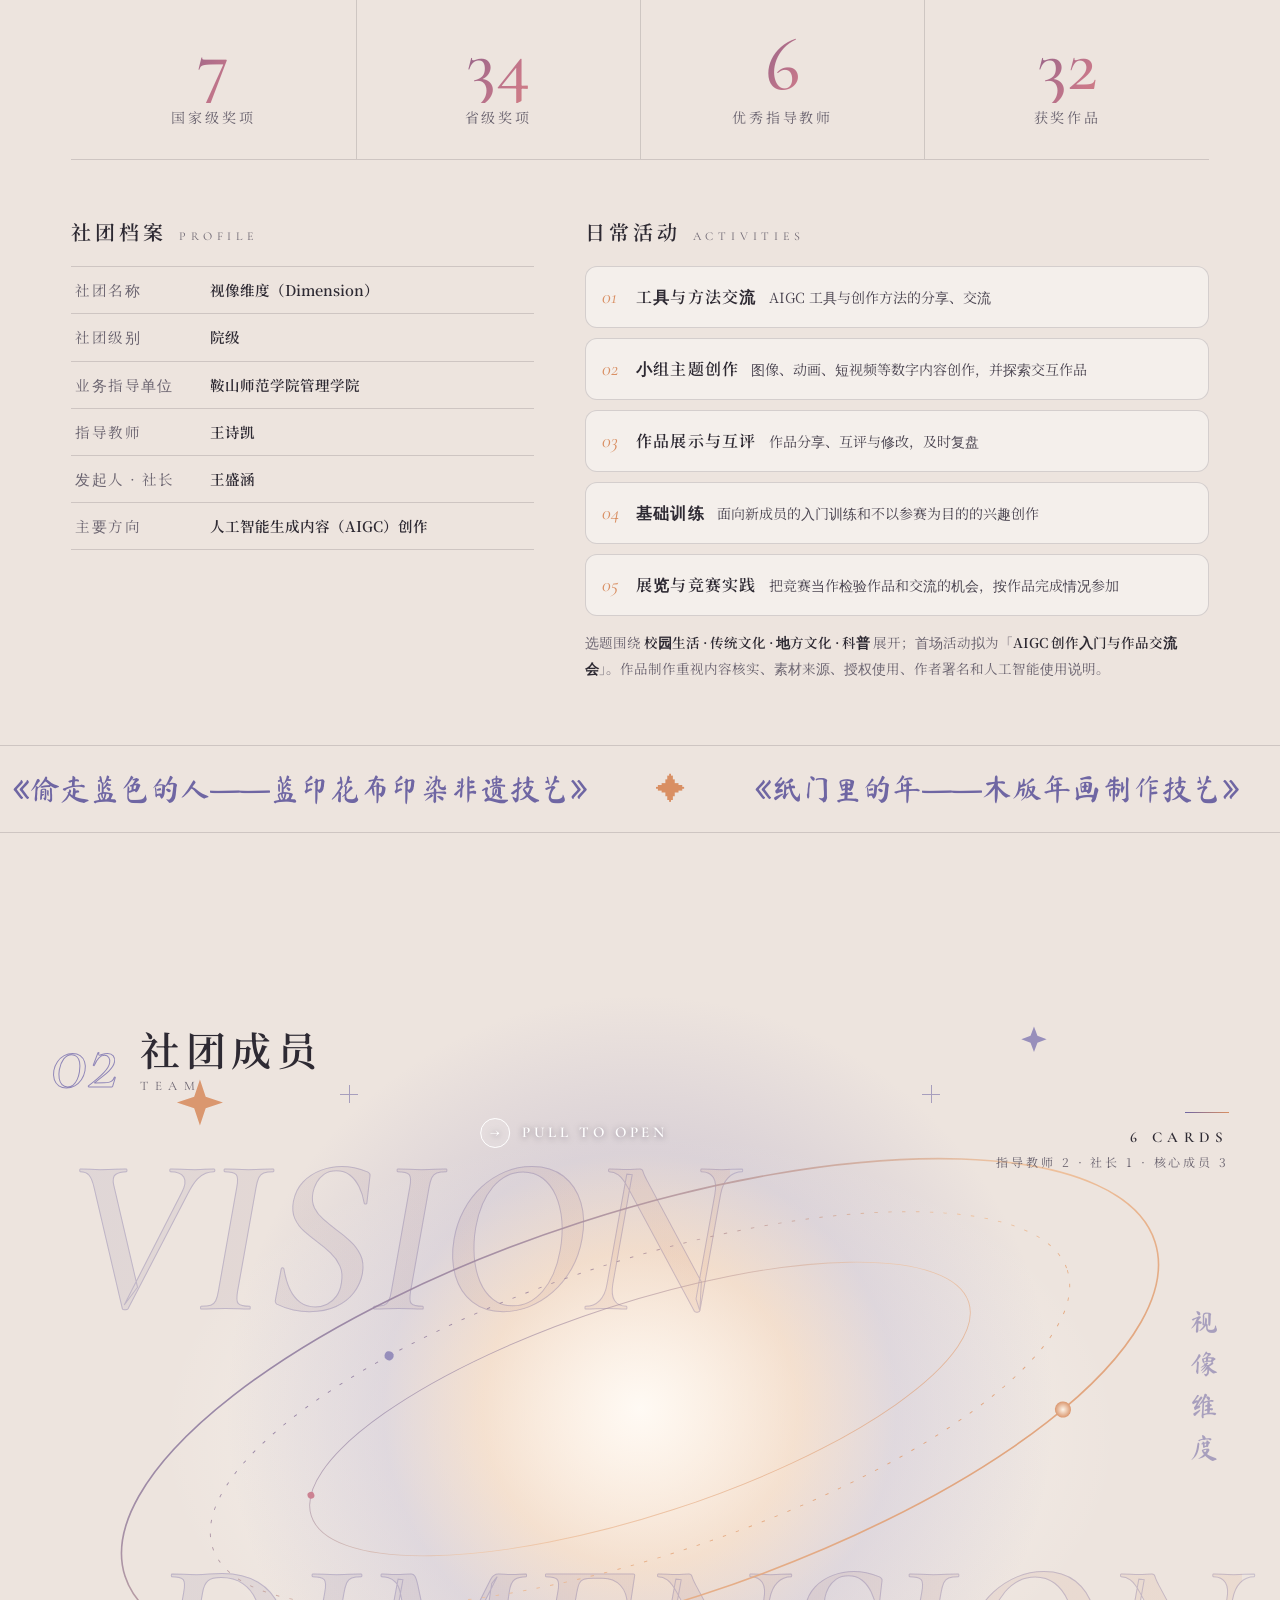
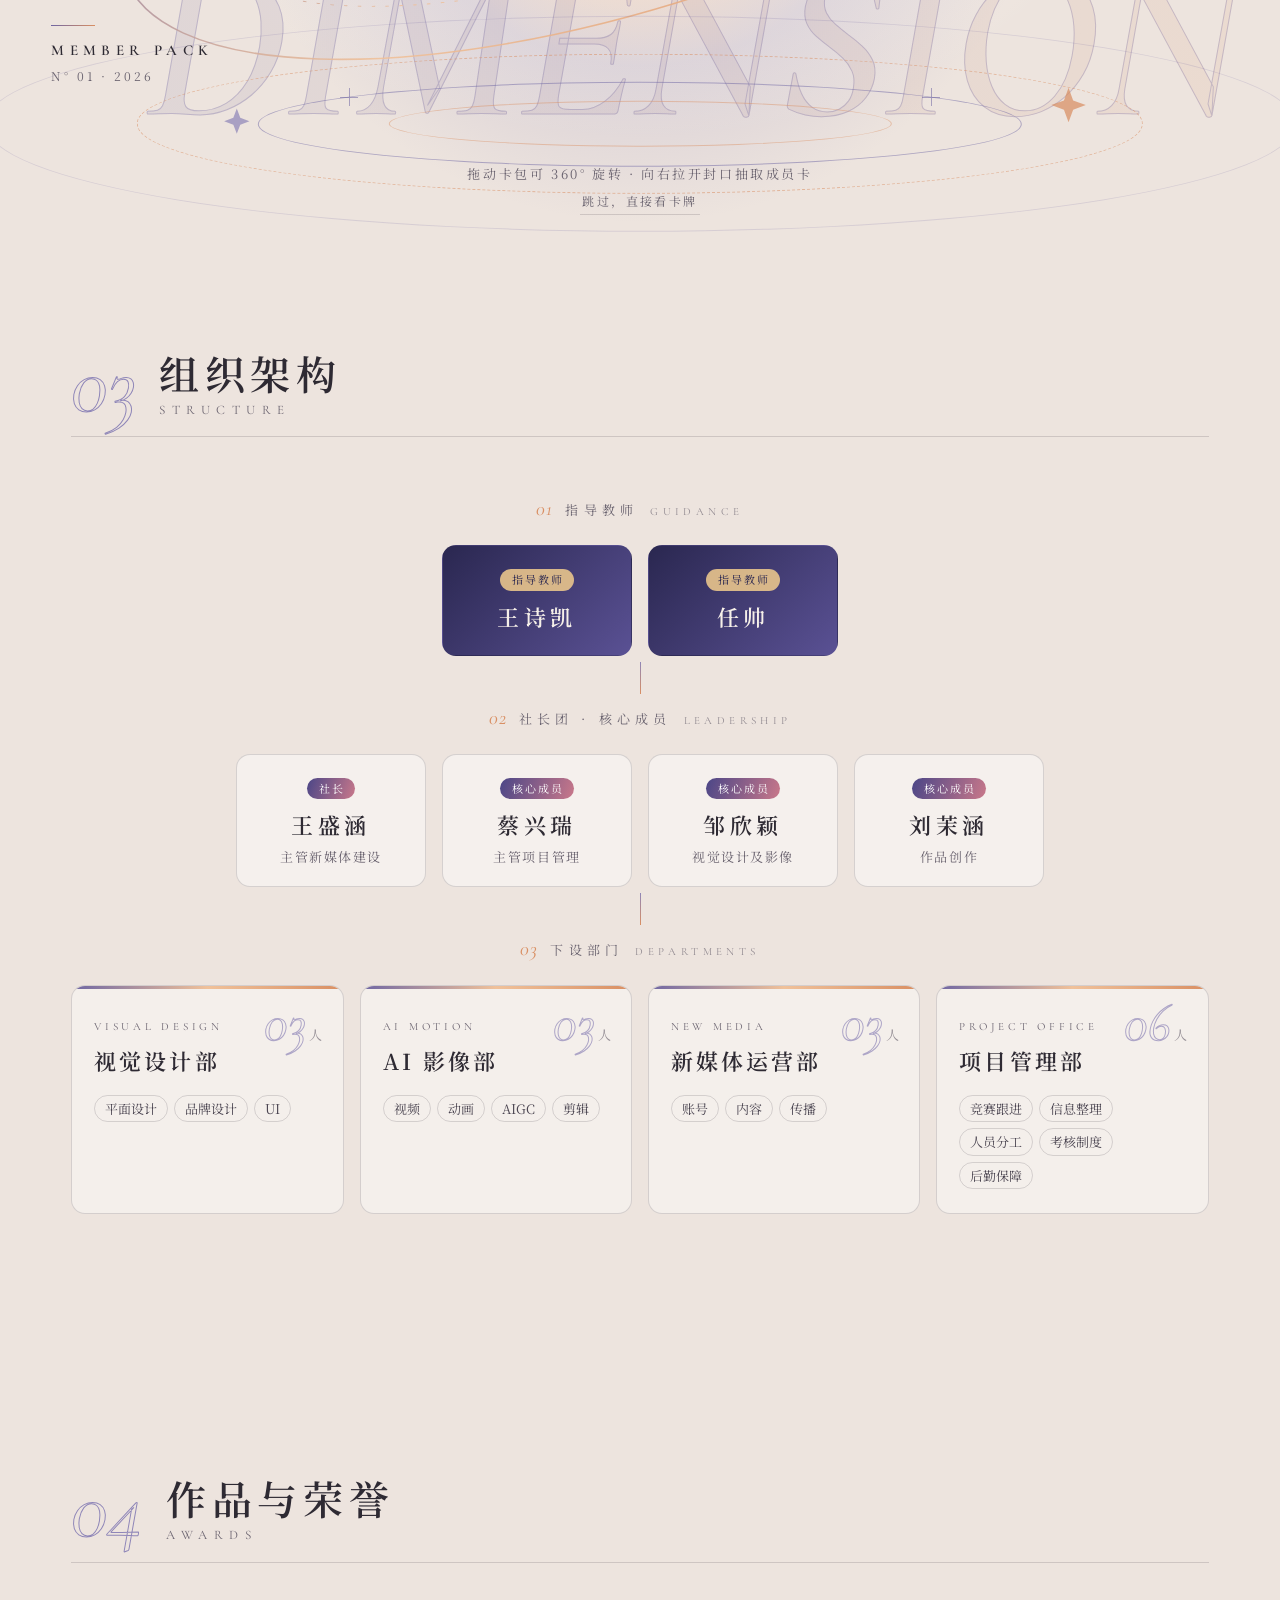
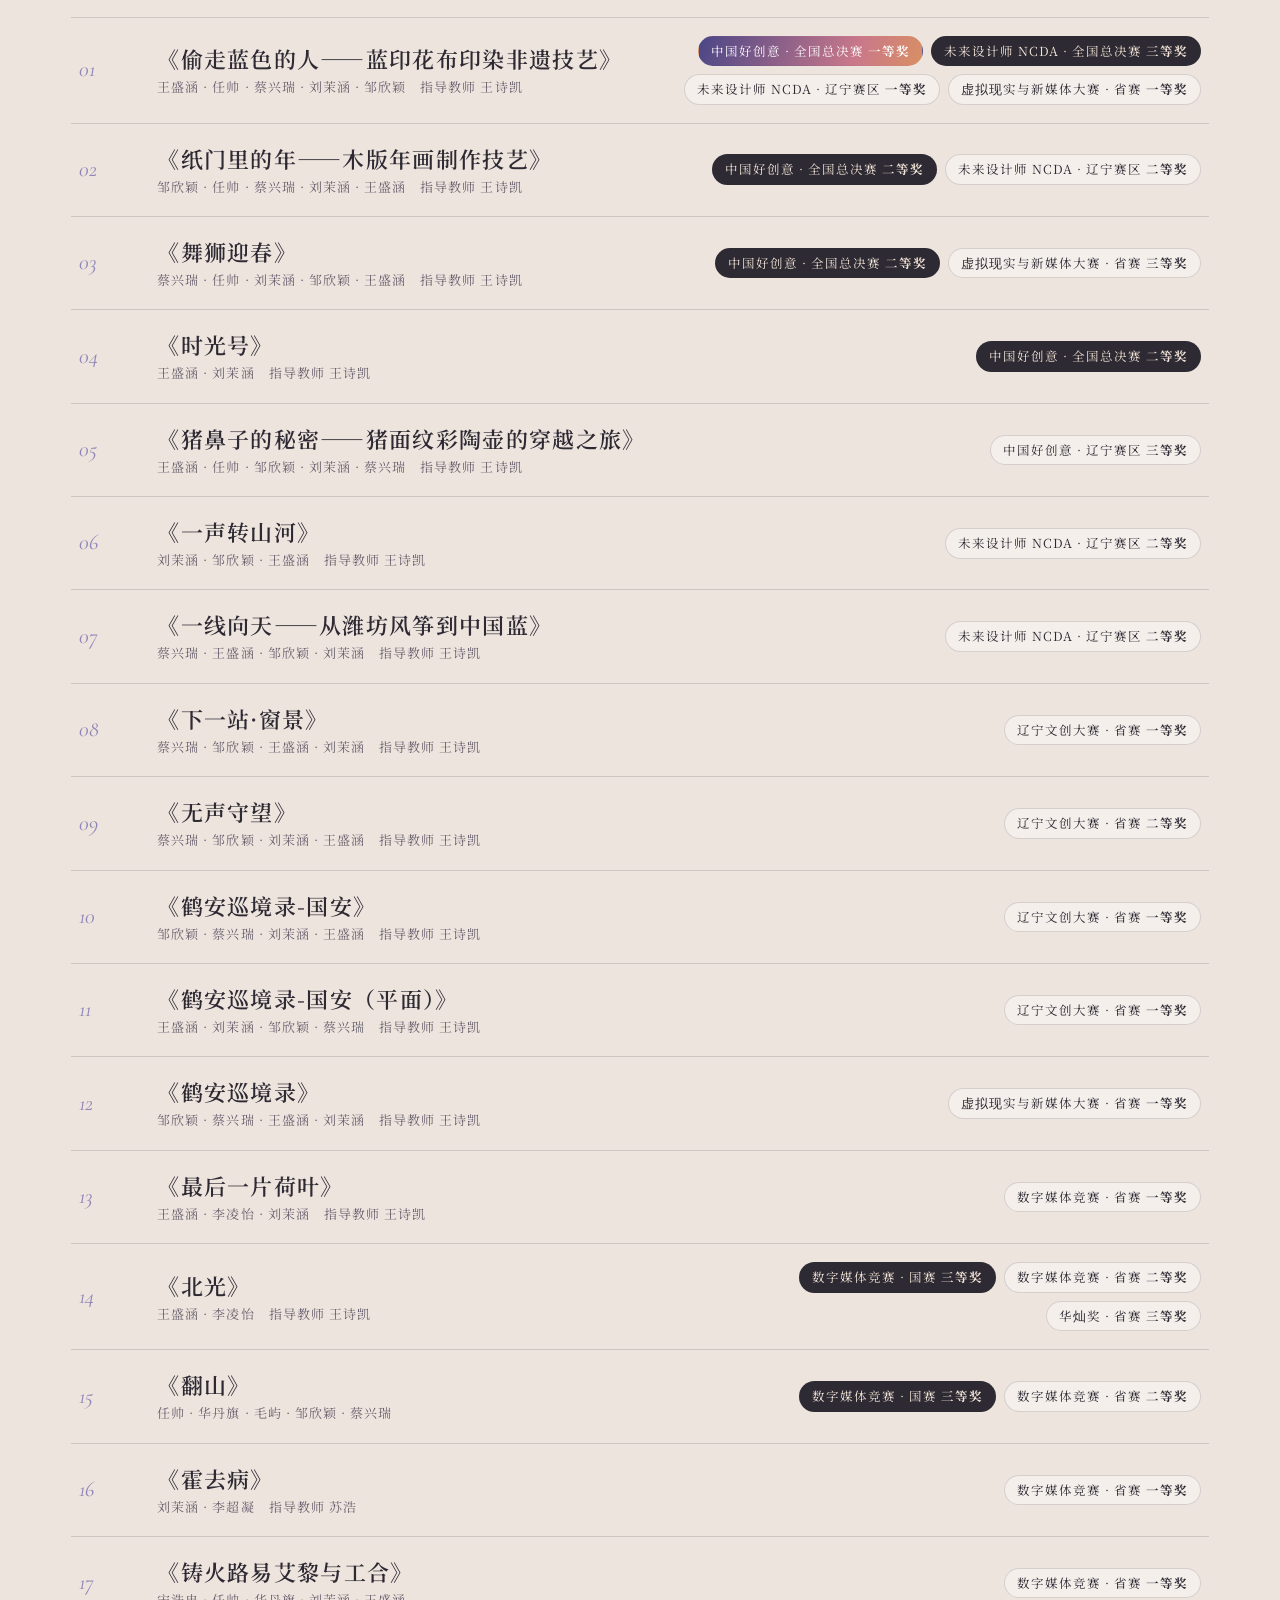
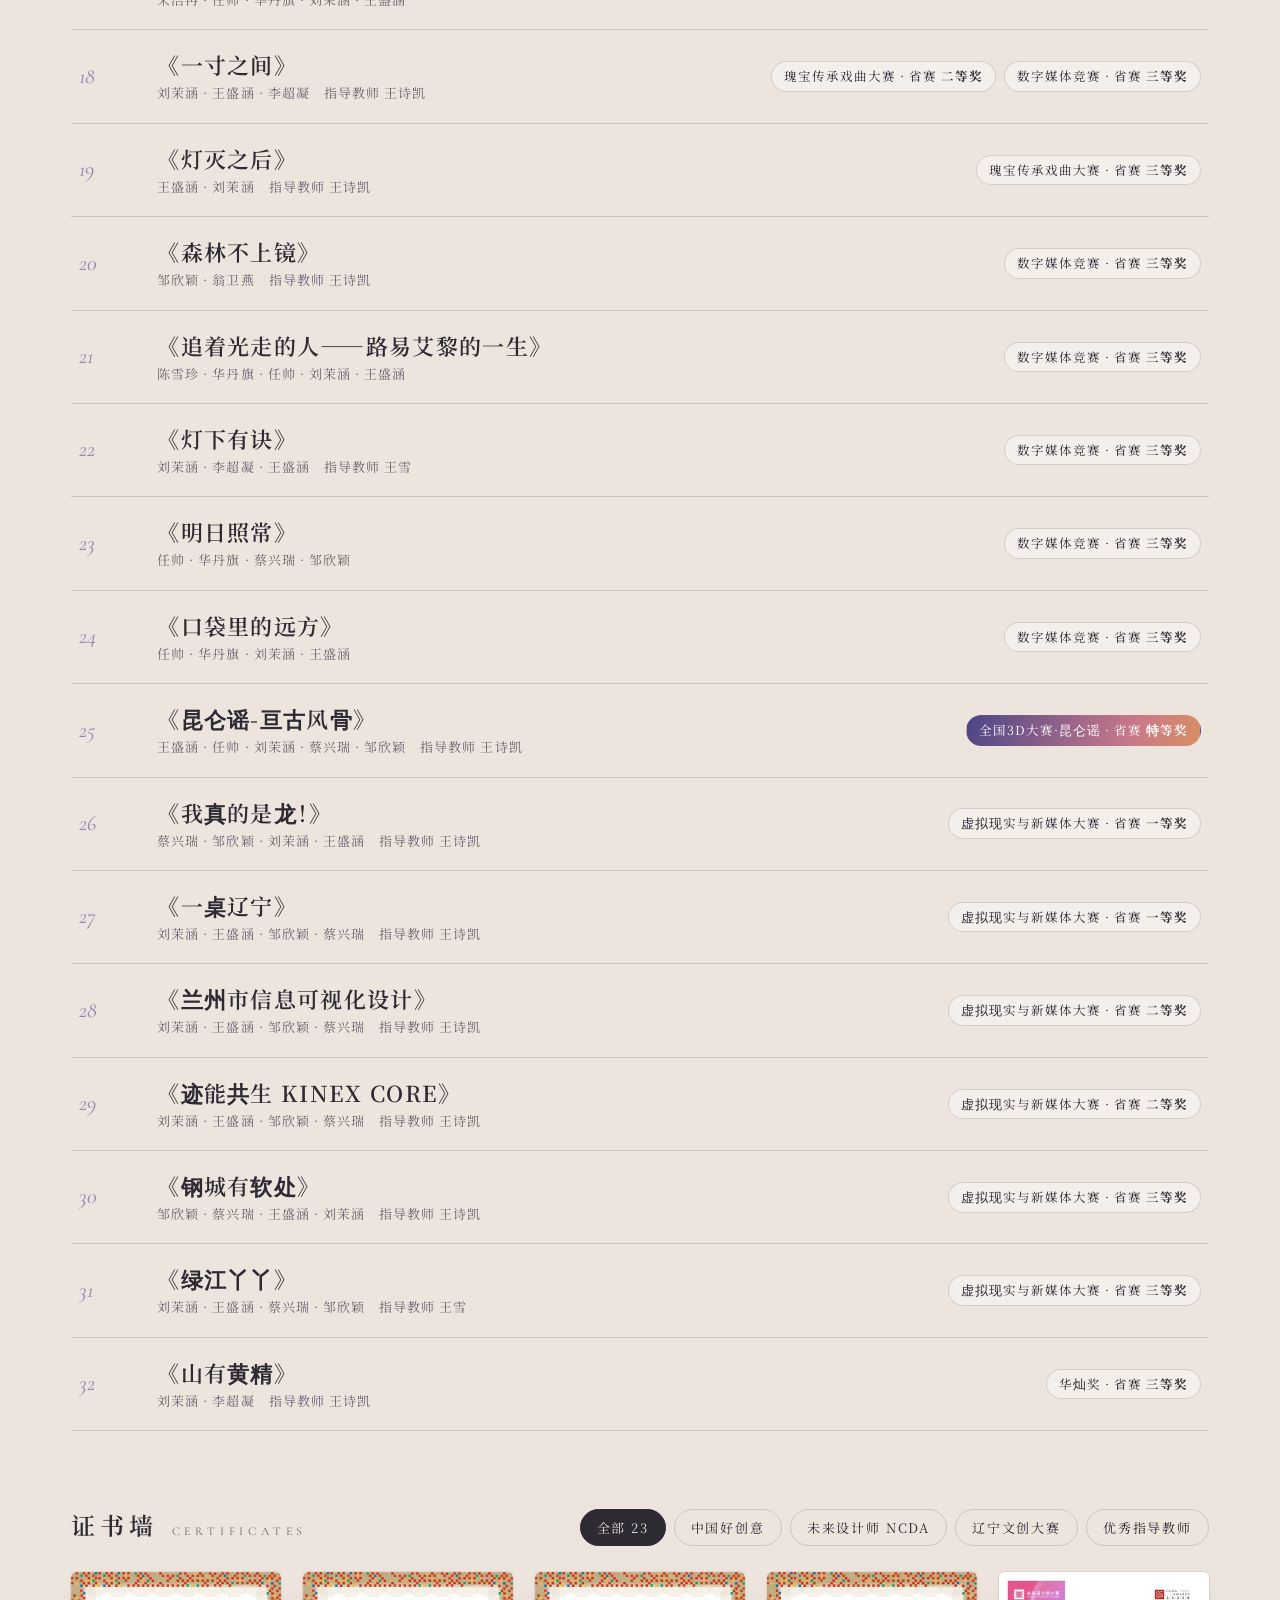
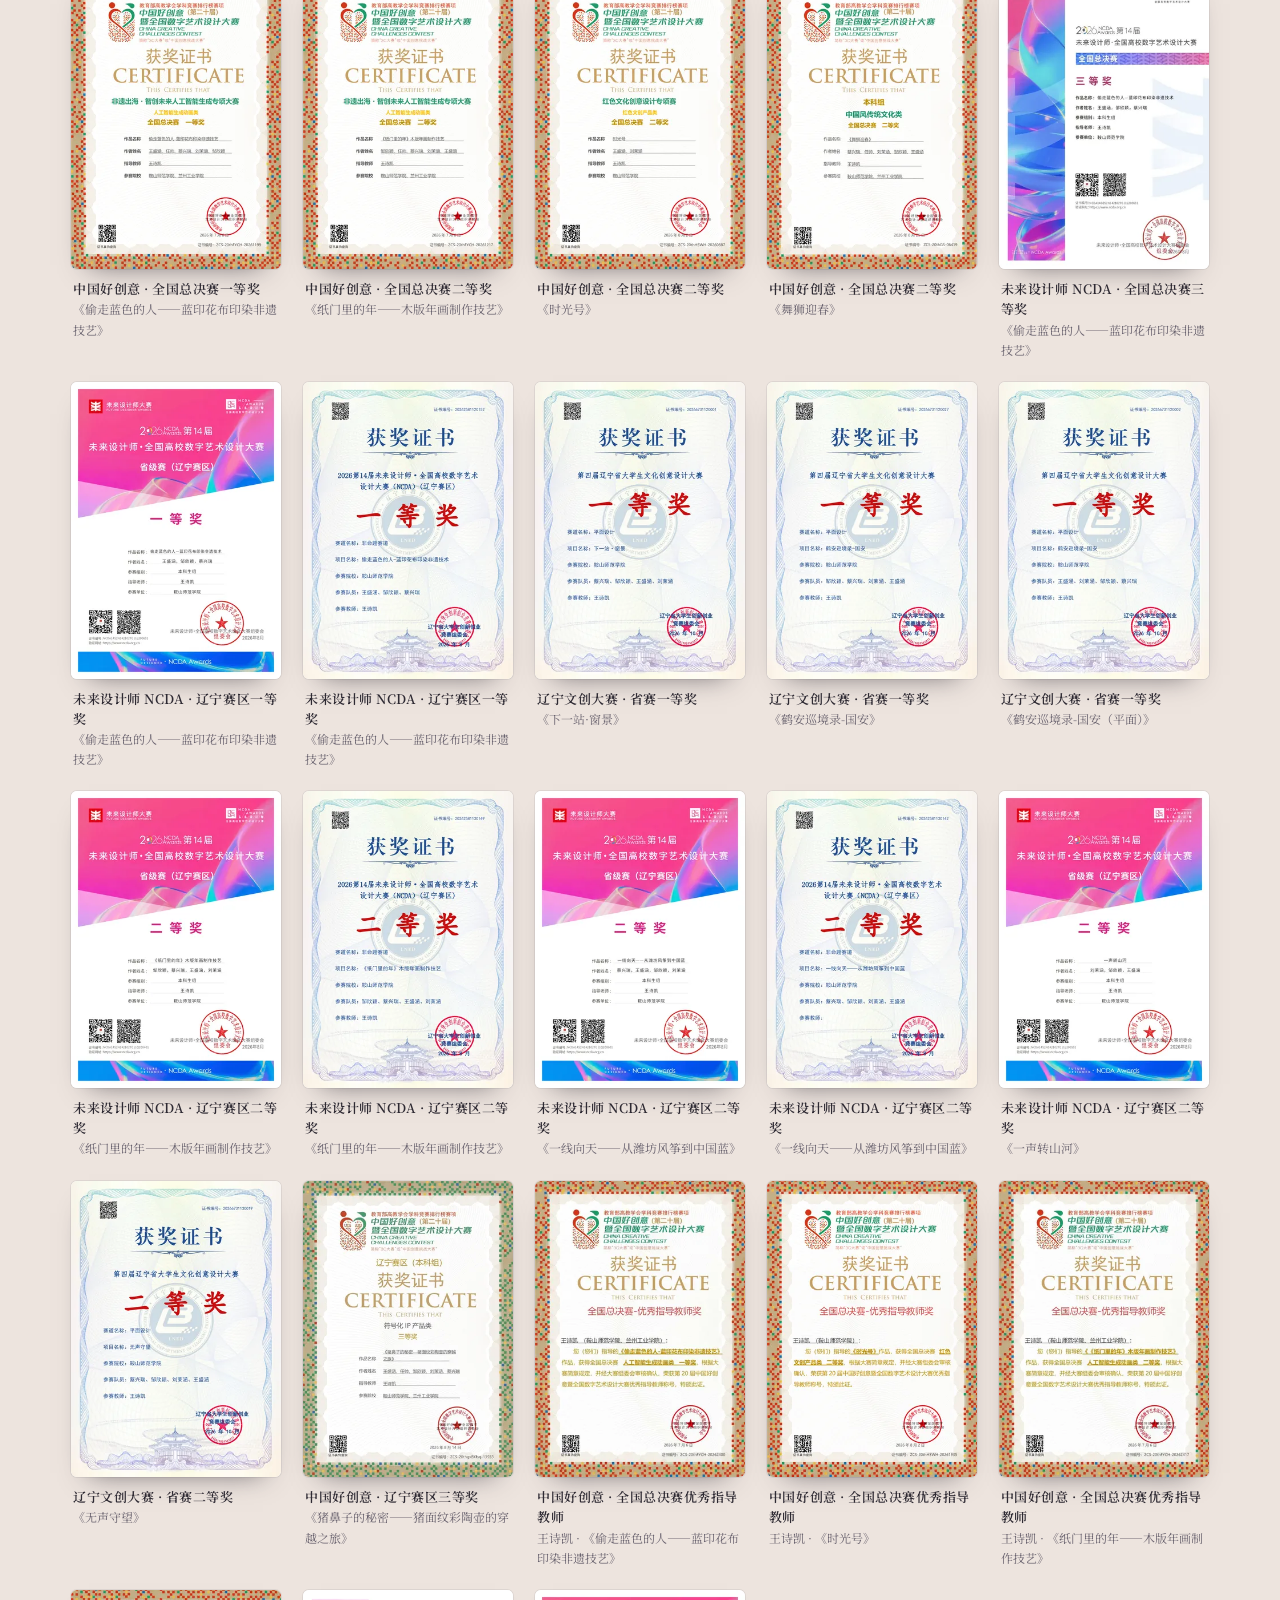
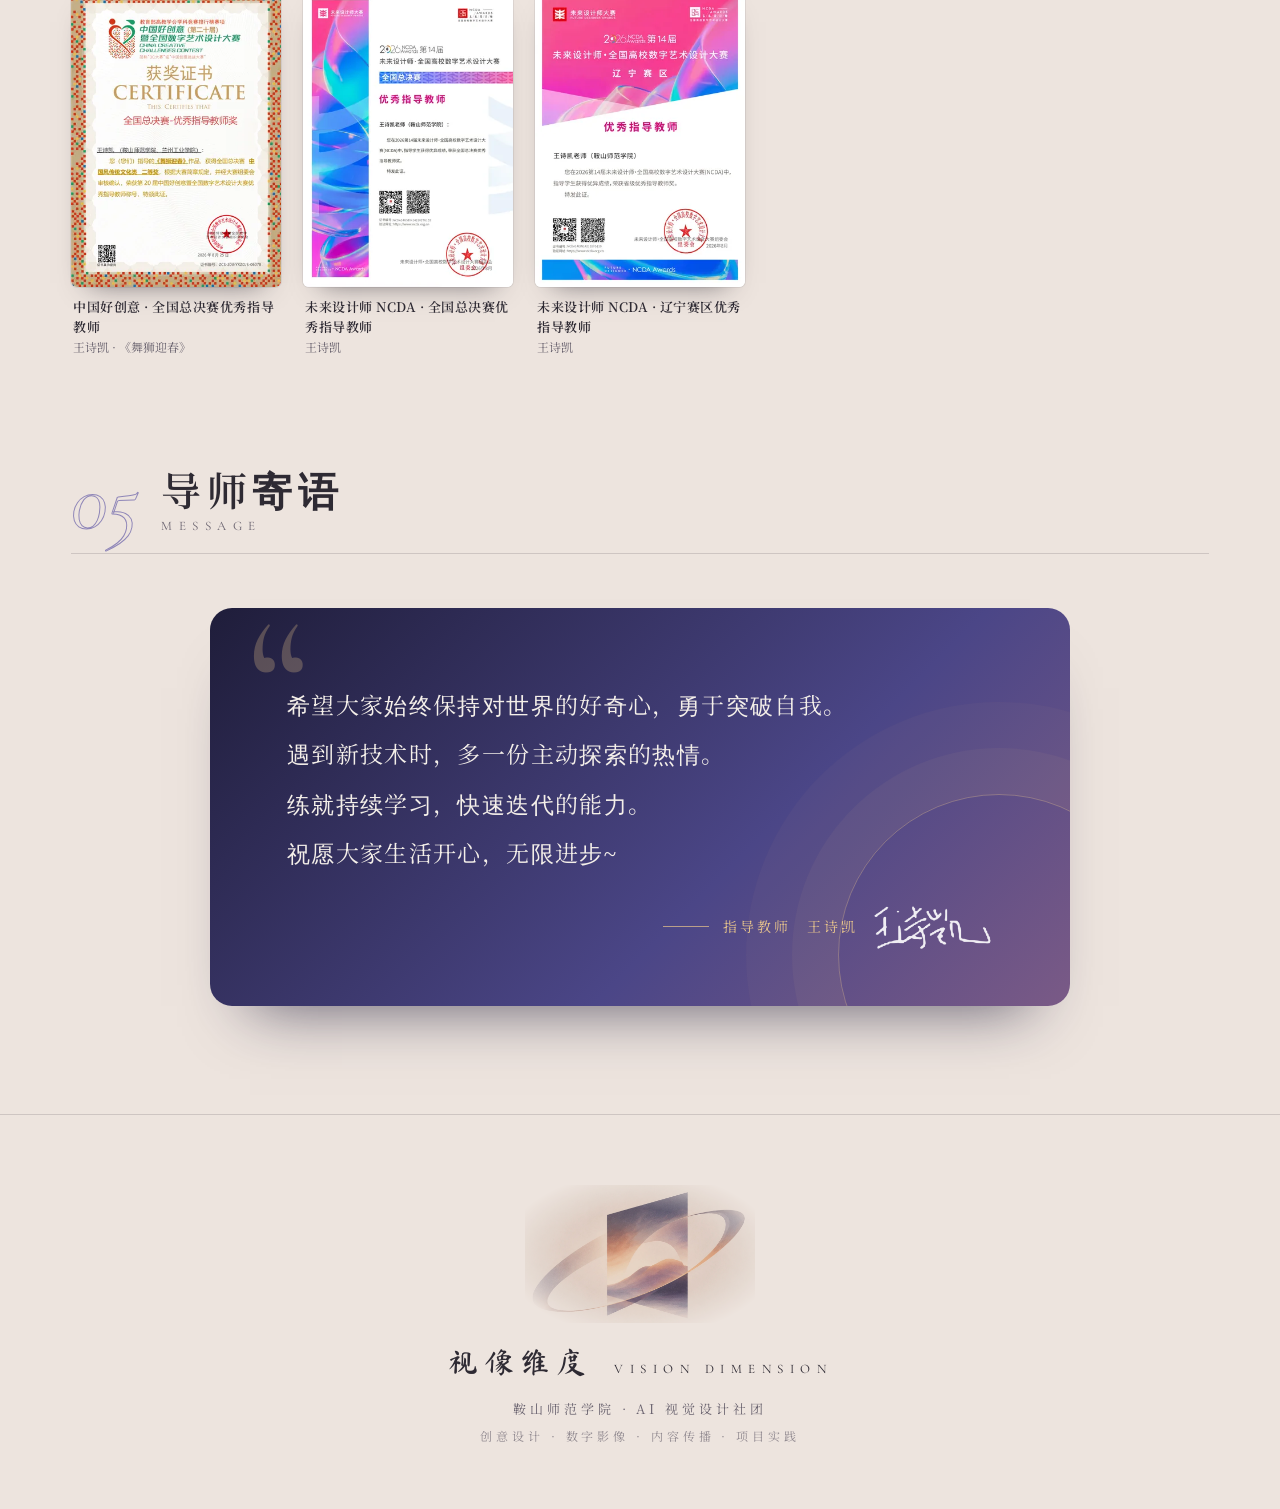
==== commit fc437027: "Add awards from four newly published lists, club profile, mentor message and background music" ====
--- a/vision-dimension/index.html
+++ b/vision-dimension/index.html
@@ -44,11 +44,15 @@
   <div class="about-grid">
     <p class="about-lead reveal">用 AI 作画笔，<br>把<mark>非遗</mark>、<mark>红色文化</mark><br>与<mark>城市记忆</mark>，<br>讲成新的视觉故事。</p>
     <div class="about-text reveal">
-      <p>视像维度（VISION DIMENSION）是鞍山师范学院的 AI 视觉设计社团。我们围绕创意设计、数字影像、内容传播与项目实践四个方向开展活动，下设视觉设计部、AI 影像部、新媒体运营部与项目管理部。</p>
-      <p>2026 年，社团作品在中国好创意暨全国数字艺术设计大赛、未来设计师·全国高校数字艺术设计大赛（NCDA）、全国大学生数字媒体科技作品及创意竞赛和辽宁省大学生文化创意设计大赛等赛事中接连获奖，其中《偷走蓝色的人——蓝印花布印染非遗技艺》获中国好创意全国总决赛一等奖。</p>
+      <p>视像维度（VISION DIMENSION）是鞍山师范学院管理学院指导的 AI 视觉设计社团，由原学生创作团队拓展组建，以人工智能生成内容（AIGC）创作为主要方向，为有兴趣的同学提供共同学习、协作创作和展示交流的平台。我们围绕创意设计、数字影像、内容传播与项目实践四个方向开展活动，下设视觉设计部、AI 影像部、新媒体运营部与项目管理部。</p>
+      <p>2026 年，社团作品在中国好创意暨全国数字艺术设计大赛、未来设计师·全国高校数字艺术设计大赛（NCDA）、全国大学生数字媒体科技作品及创意竞赛、全国3D大赛，以及辽宁省大学生文化创意设计大赛、虚拟现实与新媒体创新设计大赛、“瑰宝传承”戏曲文化创新创意大赛、两岸新锐设计竞赛“华灿奖”等赛事中接连获奖，其中《偷走蓝色的人——蓝印花布印染非遗技艺》获中国好创意全国总决赛一等奖，《昆仑谣-亘古风骨》获全国3D大赛昆仑谣·数字文旅创作大赛省赛特等奖。</p>
     </div>
   </div>
   <ul class="stats reveal" id="stats"></ul>
+  <div class="club reveal">
+    <div class="club-file"><h3>社团档案<span>PROFILE</span></h3><dl id="clubFacts"></dl></div>
+    <div class="club-acts"><h3>日常活动<span>ACTIVITIES</span></h3><ol id="clubActs"></ol><p class="club-note" id="clubNote"></p></div>
+  </div>
   <div class="marquee" aria-hidden="true"><div class="marquee-in" id="marquee"></div></div>
 </section>
 
@@ -113,6 +117,11 @@
   </div>
   <div class="cert-grid" id="certGrid"></div>
 </section>
+
+<section class="sec msg" id="message">
+  <div class="sec-head reveal"><em>05</em><h2>导师寄语<span>MESSAGE</span></h2></div>
+  <figure class="msg-card reveal" id="msgCard"></figure>
+</section>
 </main>
 
 <footer class="foot">
@@ -122,6 +131,9 @@
   <p class="foot-tags">创意设计 · 数字影像 · 内容传播 · 项目实践</p>
 </footer>
 
+<audio id="bgm" loop preload="none" src="assets/audio/bgm.mp3"></audio>
+<button class="bgm-btn" id="bgmBtn" type="button" aria-pressed="false" aria-label="播放配乐" title="播放配乐"><span class="bars" aria-hidden="true"><i></i><i></i><i></i><i></i></span><span class="lbl">配乐</span></button>
+
 <div class="profile" id="profile" aria-hidden="true"><button class="profile-back" id="profileBack" type="button">← 返回卡牌</button><div class="profile-in" id="profileIn"></div></div>
 <div class="lightbox" id="lightbox" aria-hidden="true"><button type="button" class="lb-close" aria-label="关闭">×</button><button type="button" class="lb-prev" aria-label="上一张">←</button><figure><img id="lbImg" alt=""><figcaption id="lbCap"></figcaption></figure><button type="button" class="lb-next" aria-label="下一张">→</button></div>
 
--- a/vision-dimension/css/style.css
+++ b/vision-dimension/css/style.css
@@ -75,6 +75,38 @@
 .about-lead{font-size:clamp(26px,3.3vw,44px);line-height:1.55;font-weight:600;letter-spacing:.04em}
 .about-lead mark{white-space:nowrap;background:linear-gradient(transparent 62%,rgba(240,193,154,.75) 62%);color:inherit;padding:0 .08em}
 .about-text p{color:#4b4551;margin-bottom:1.2em;text-align:justify}
+.club{display:grid;grid-template-columns:1fr 1.35fr;gap:clamp(24px,4vw,56px);margin-top:clamp(36px,6vh,64px)}
+.club h3{font-size:20px;letter-spacing:.2em;font-weight:600;margin-bottom:16px}
+.club h3 span{font-family:var(--latin);font-size:12px;letter-spacing:.4em;color:var(--ink2);margin-left:12px;font-weight:400}
+.club dl{border-top:1px solid var(--line)}
+.club dl div{display:grid;grid-template-columns:8.5em 1fr;gap:12px;padding:10px 4px;border-bottom:1px solid var(--line);font-size:14.5px}
+.club dt{color:var(--ink2);letter-spacing:.1em}
+.club dd{font-weight:600}
+.club ol{display:grid;gap:10px}
+.club ol li{display:grid;grid-template-columns:34px 1fr;align-items:baseline;padding:12px 16px;border:1px solid var(--line);border-radius:12px;background:rgba(255,255,255,.4)}
+.club ol em{font-family:var(--latin);font-style:italic;font-size:20px;color:var(--sun)}
+.club ol b{font-weight:600;letter-spacing:.08em;margin-right:12px}
+.club ol span{color:#4b4551;font-size:14px}
+.club-note{margin-top:14px;font-size:13.5px;color:var(--ink2);line-height:1.9}
+.club-note b{color:var(--ink);font-weight:600}
+.msg{padding-top:0}
+.msg-card{position:relative;max-width:860px;margin:0 auto;padding:clamp(40px,6vw,72px) clamp(26px,6vw,84px) clamp(34px,5vw,56px);border-radius:22px;background:linear-gradient(135deg,#1f1d3a,#4b4687 62%,#7a5a86);color:#f4efe9;box-shadow:0 40px 60px -40px rgba(31,29,58,.7);overflow:hidden}
+.msg-card:before{content:"\201C";position:absolute;left:clamp(14px,3vw,36px);top:-18px;font-family:var(--latin);font-size:190px;line-height:1;color:#e8c58c;opacity:.28}
+.msg-card:after{content:"";position:absolute;right:-90px;bottom:-110px;width:320px;height:320px;border-radius:50%;border:1px solid rgba(232,197,140,.35);box-shadow:0 0 0 46px rgba(232,197,140,.05),0 0 0 92px rgba(232,197,140,.03)}
+.msg-card p{position:relative;font-size:clamp(17px,2.1vw,23px);line-height:2.15;letter-spacing:.06em}
+.msg-card figcaption{position:relative;display:flex;align-items:center;justify-content:flex-end;gap:14px;margin-top:26px;font-size:14px;letter-spacing:.2em;color:#e8c58c}
+.msg-card figcaption:before{content:"";width:46px;height:1px;background:#e8c58c;opacity:.7}
+.msg-card figcaption img{height:46px;width:auto;filter:invert(1) brightness(1.6);opacity:.9}
+.pf-msg{max-width:640px;margin:30px auto 0;padding:22px 26px;border-radius:16px;background:linear-gradient(135deg,#1f1d3a,#4b4687);color:#f4efe9;text-align:left;line-height:2.05;letter-spacing:.04em}
+.pf-msg b{display:block;font-family:var(--latin);font-weight:400;font-size:12px;letter-spacing:.4em;color:#e8c58c;margin-bottom:6px}
+.bgm-btn{position:fixed;right:clamp(14px,2.4vw,28px);bottom:clamp(14px,2.4vw,28px);z-index:90;display:flex;align-items:center;gap:9px;height:44px;padding:0 16px 0 14px;border-radius:99px;border:1px solid var(--line);background:rgba(244,238,233,.9);backdrop-filter:blur(10px);-webkit-backdrop-filter:blur(10px);color:var(--ink);font:inherit;font-size:13px;letter-spacing:.2em;cursor:pointer;box-shadow:0 12px 26px -14px rgba(46,42,51,.6);transition:transform .3s var(--ease),background .3s,color .3s}
+.bgm-btn:hover{transform:translateY(-2px)}
+.bgm-btn.on{background:linear-gradient(110deg,#4b4687,#c9788a 75%,#d98f63);color:#fff;border-color:transparent}
+.bgm-btn .bars{display:flex;align-items:flex-end;gap:3px;height:16px}
+.bgm-btn .bars i{width:3px;height:5px;border-radius:2px;background:currentColor;transform-origin:bottom}
+.bgm-btn.on .bars i{height:16px;animation:bgmBar 1.1s ease-in-out infinite}
+.bgm-btn.on .bars i:nth-child(2){animation-delay:-.35s}.bgm-btn.on .bars i:nth-child(3){animation-delay:-.7s}.bgm-btn.on .bars i:nth-child(4){animation-delay:-.2s}
+@keyframes bgmBar{0%,100%{transform:scaleY(.3)}50%{transform:scaleY(1)}}
 .stats{display:grid;grid-template-columns:repeat(4,1fr);margin-top:clamp(40px,7vh,72px);border-top:1px solid var(--line);border-bottom:1px solid var(--line)}
 .stats li{padding:28px 20px;border-left:1px solid var(--line);text-align:center}
 .stats li:first-child{border-left:0}
@@ -299,6 +331,7 @@
 .lb-close{right:22px;top:22px}.lb-prev{left:22px;top:50%}.lb-next{right:22px;top:50%}
 
 @media (max-width:900px){
+  .club{grid-template-columns:1fr}
   .about-grid{grid-template-columns:1fr}
   .stats{grid-template-columns:repeat(2,1fr)}
   .stats li:nth-child(3){border-left:0}
@@ -322,6 +355,7 @@
   .bg-orbits{width:190vw}
 }
 @media (max-width:560px){
+  .bgm-btn .lbl{display:none}.bgm-btn{padding:0 14px}.club ol li{grid-template-columns:28px 1fr}.club ol b{display:block}.pf-list small.no{display:block;margin-left:0}.pf-msg{padding:18px 20px;font-size:15px;letter-spacing:.02em}
   .org-depts{grid-template-columns:1fr}
   .nav-brand b{display:none}
   .pf-list li{grid-template-columns:1fr auto}.pf-list time{display:none}
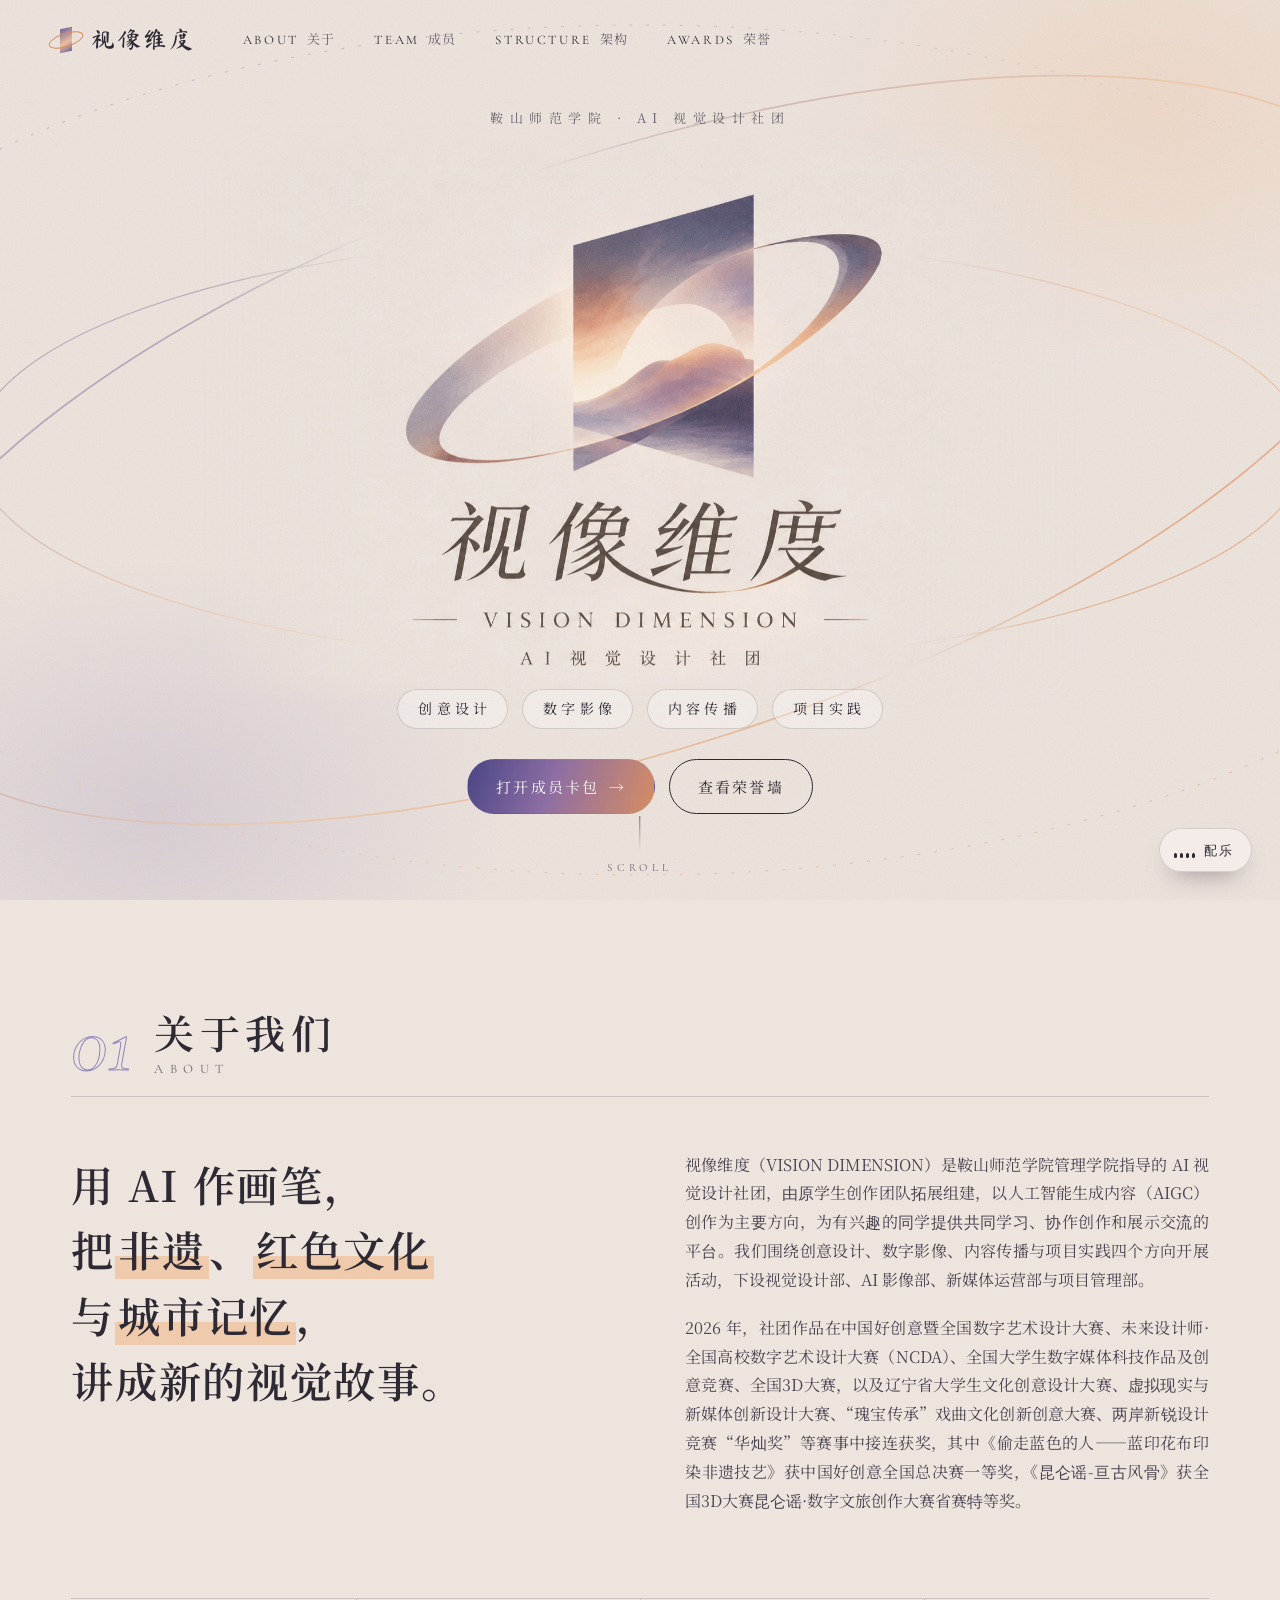
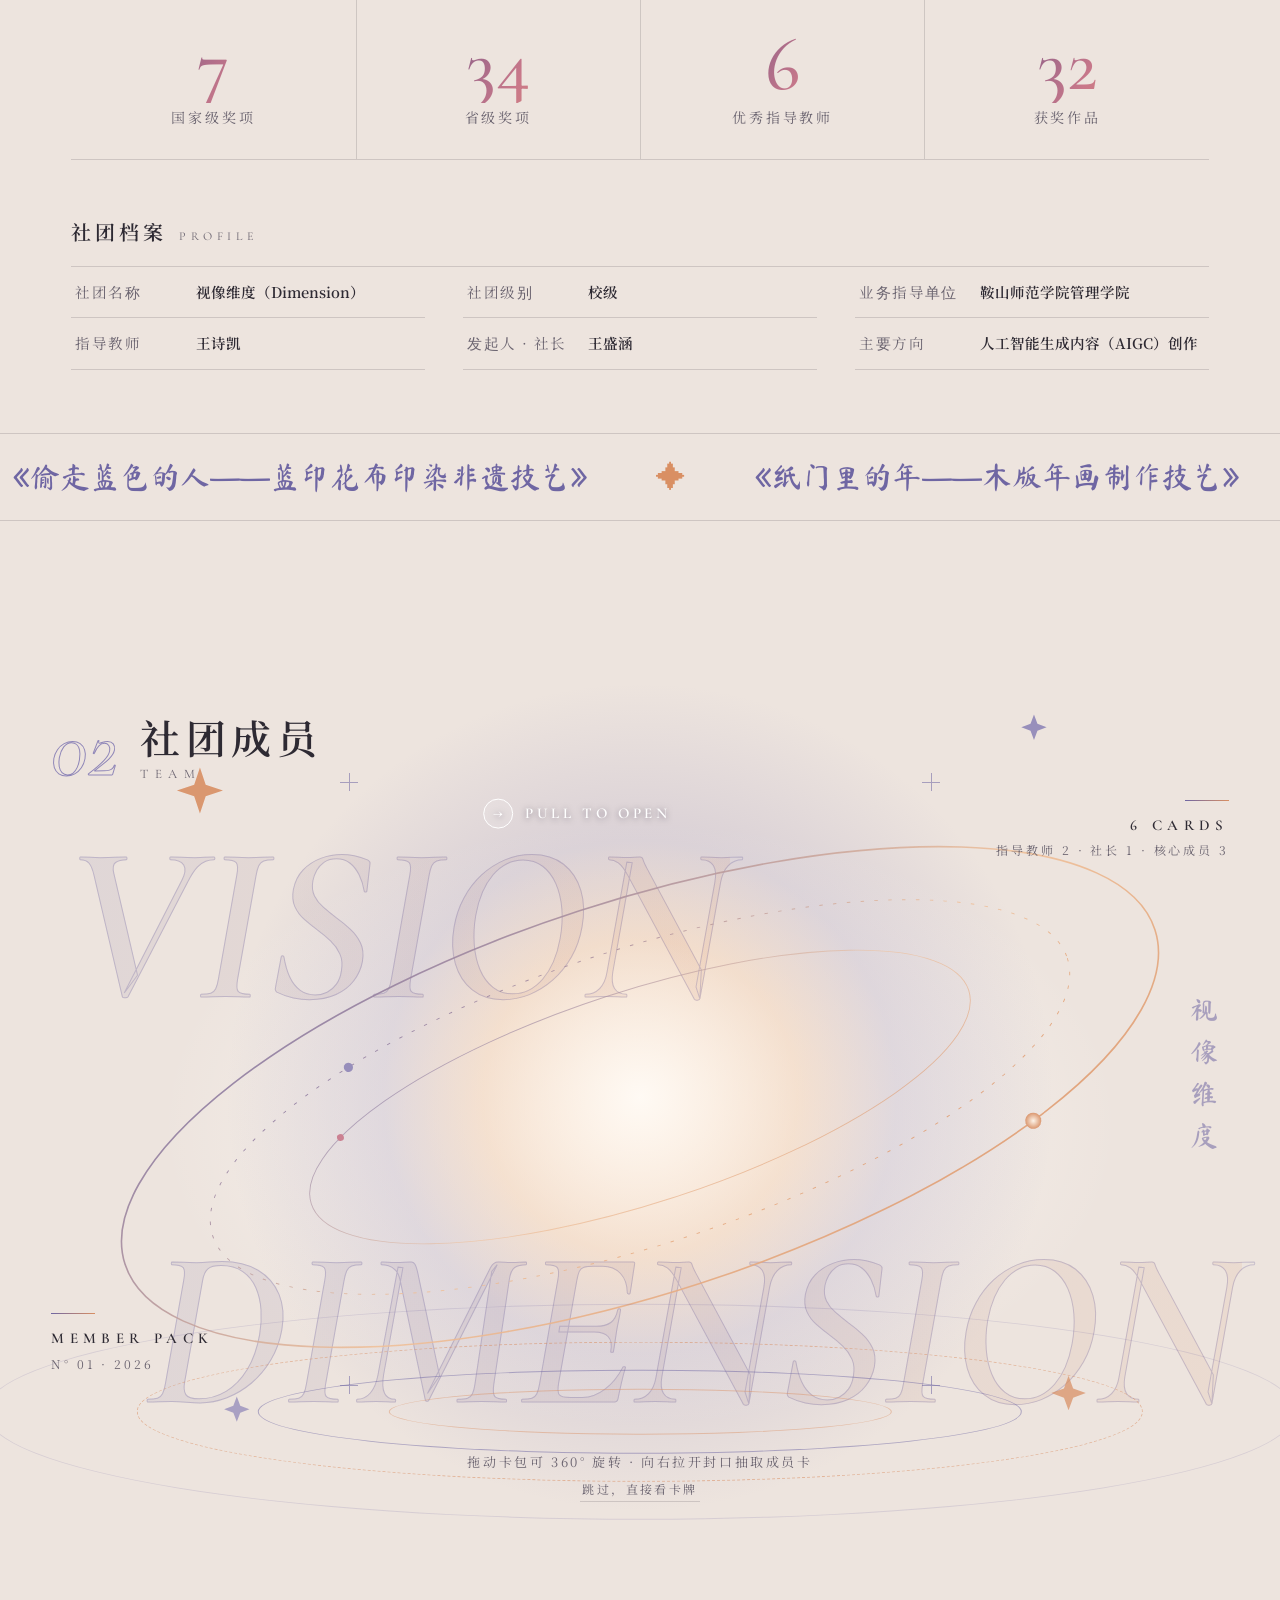
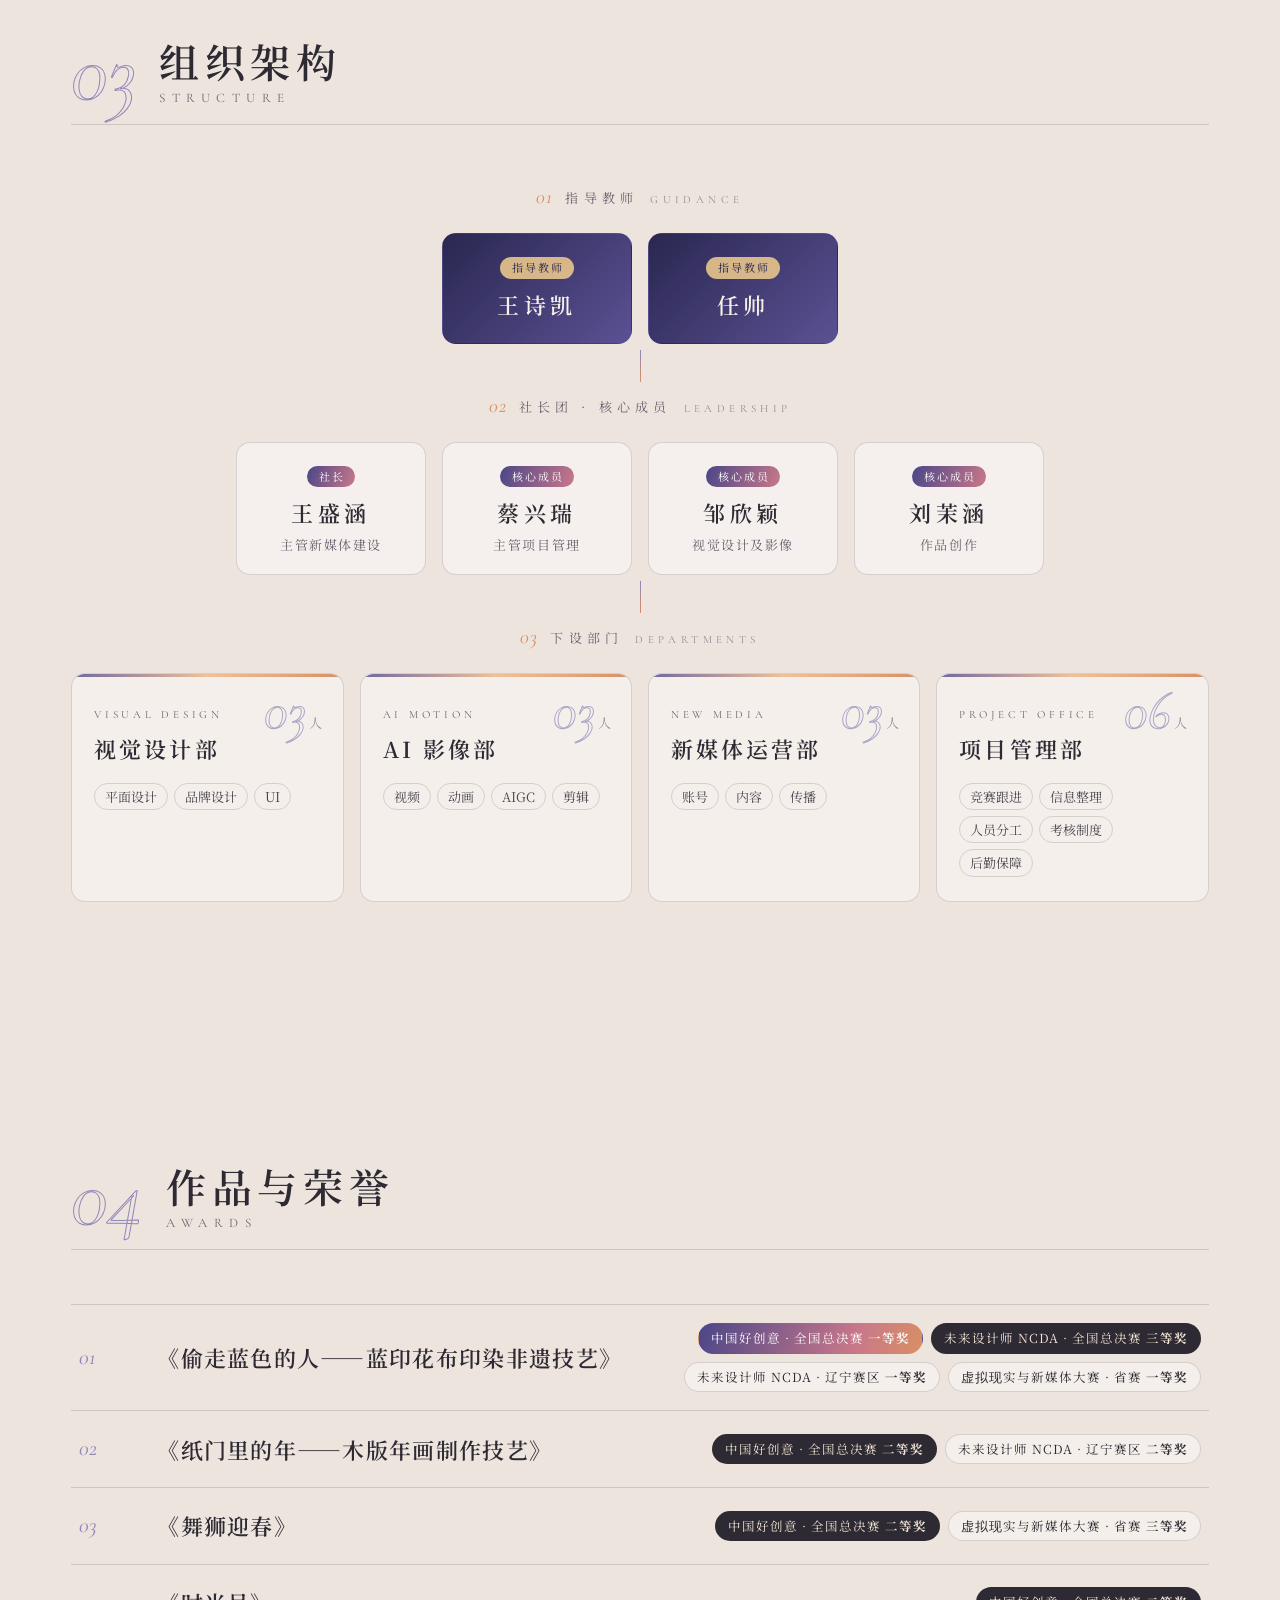
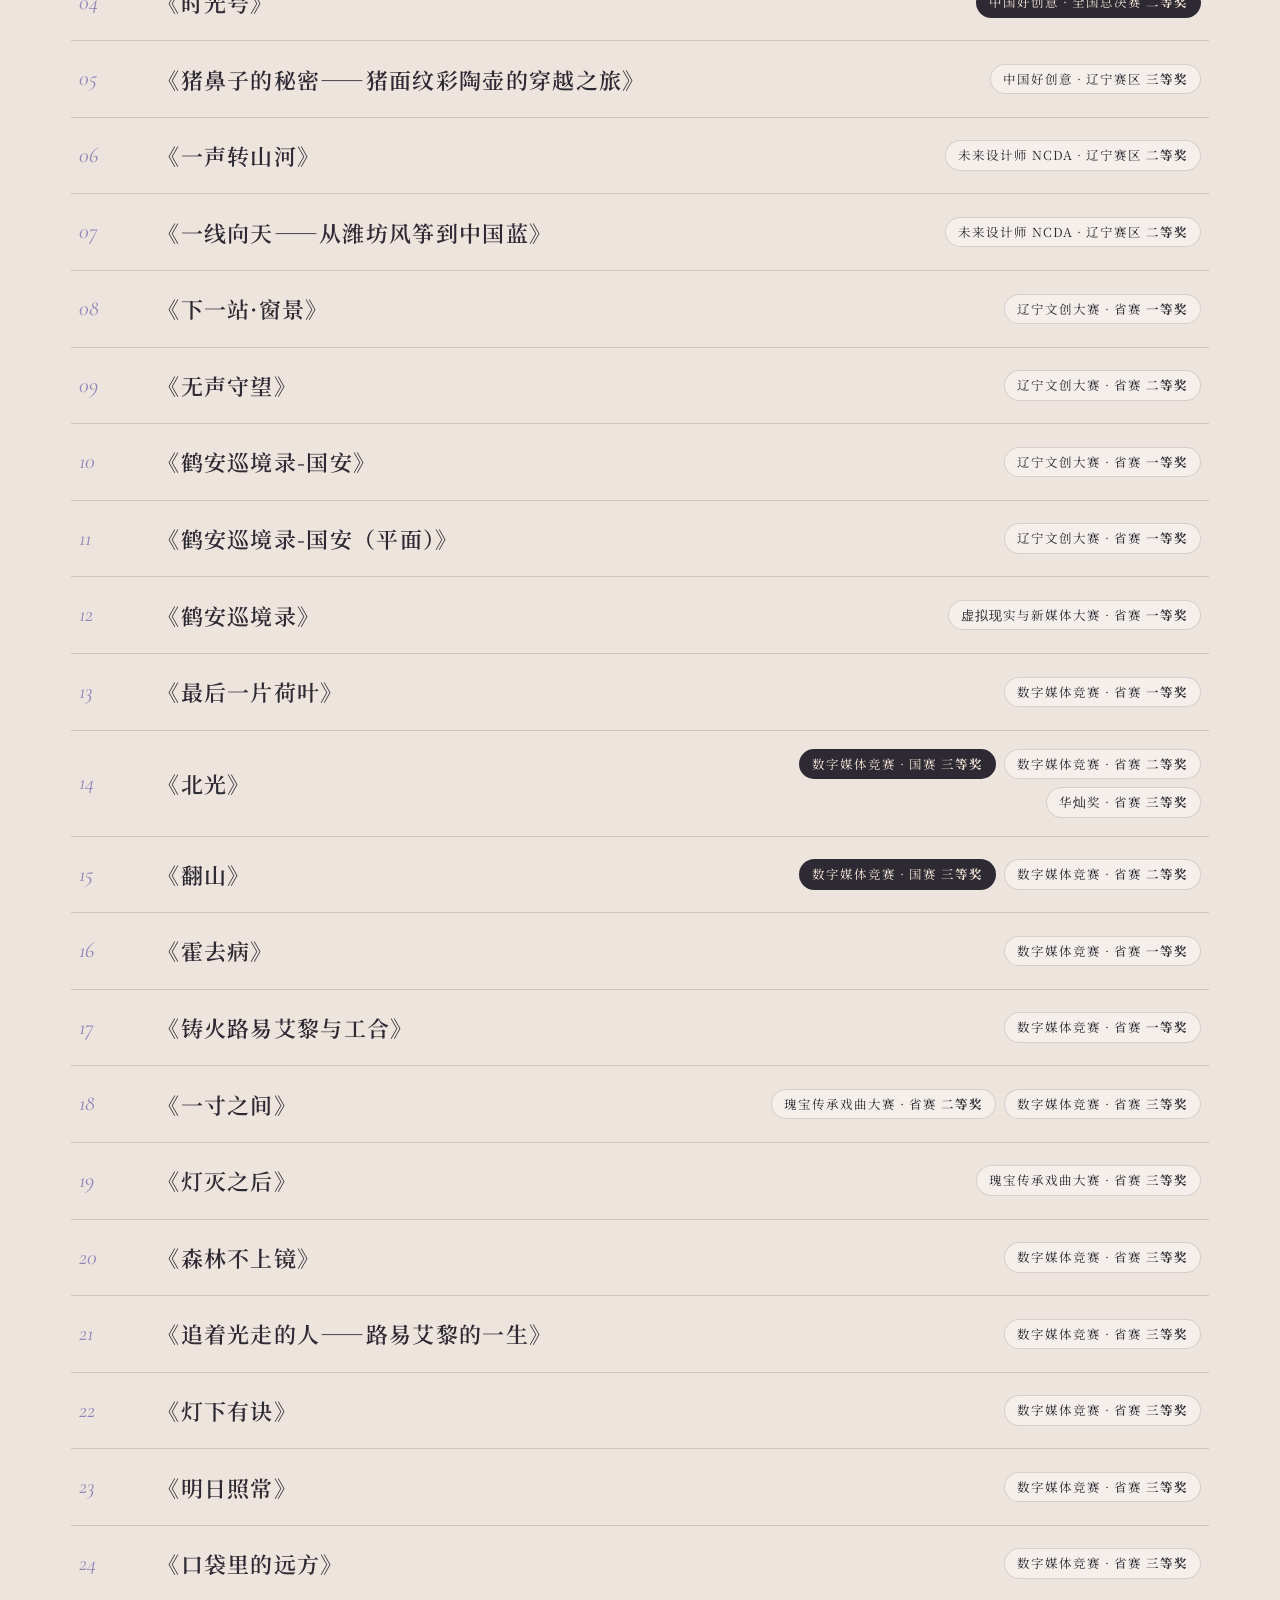
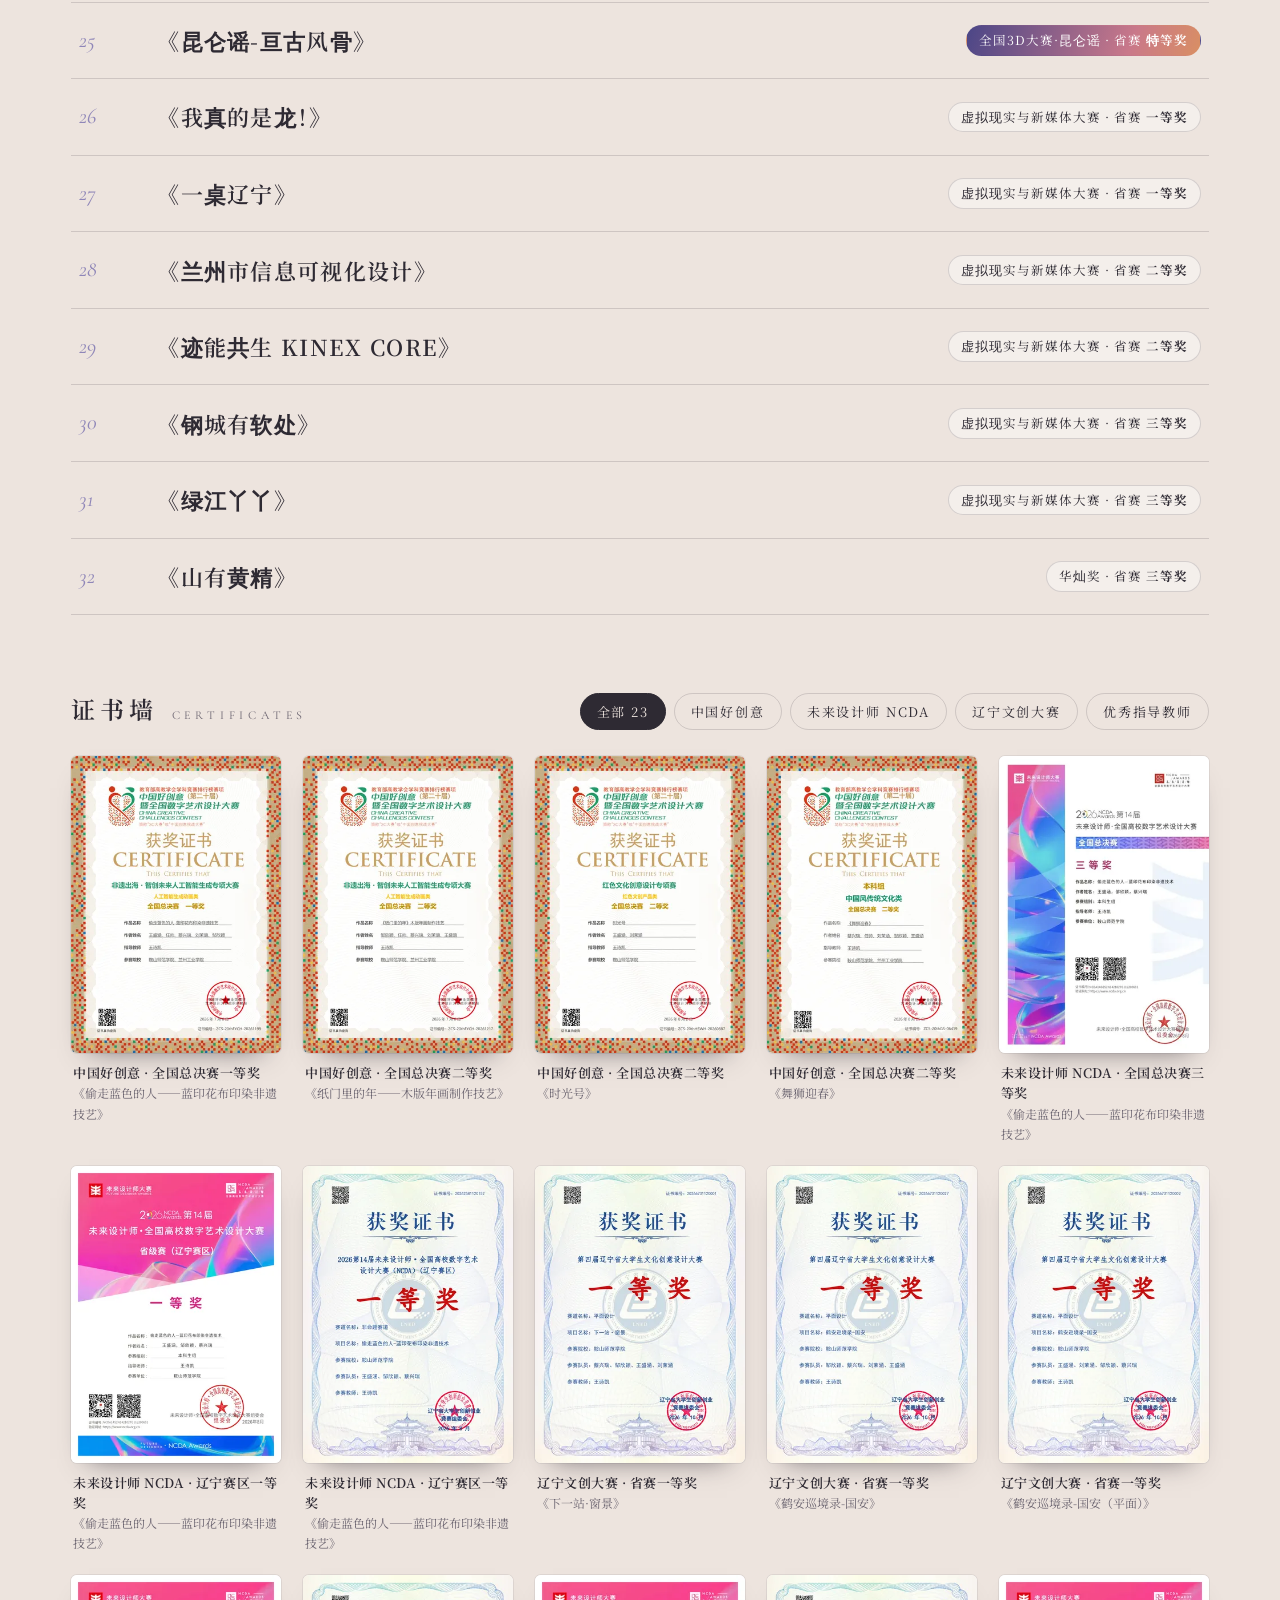
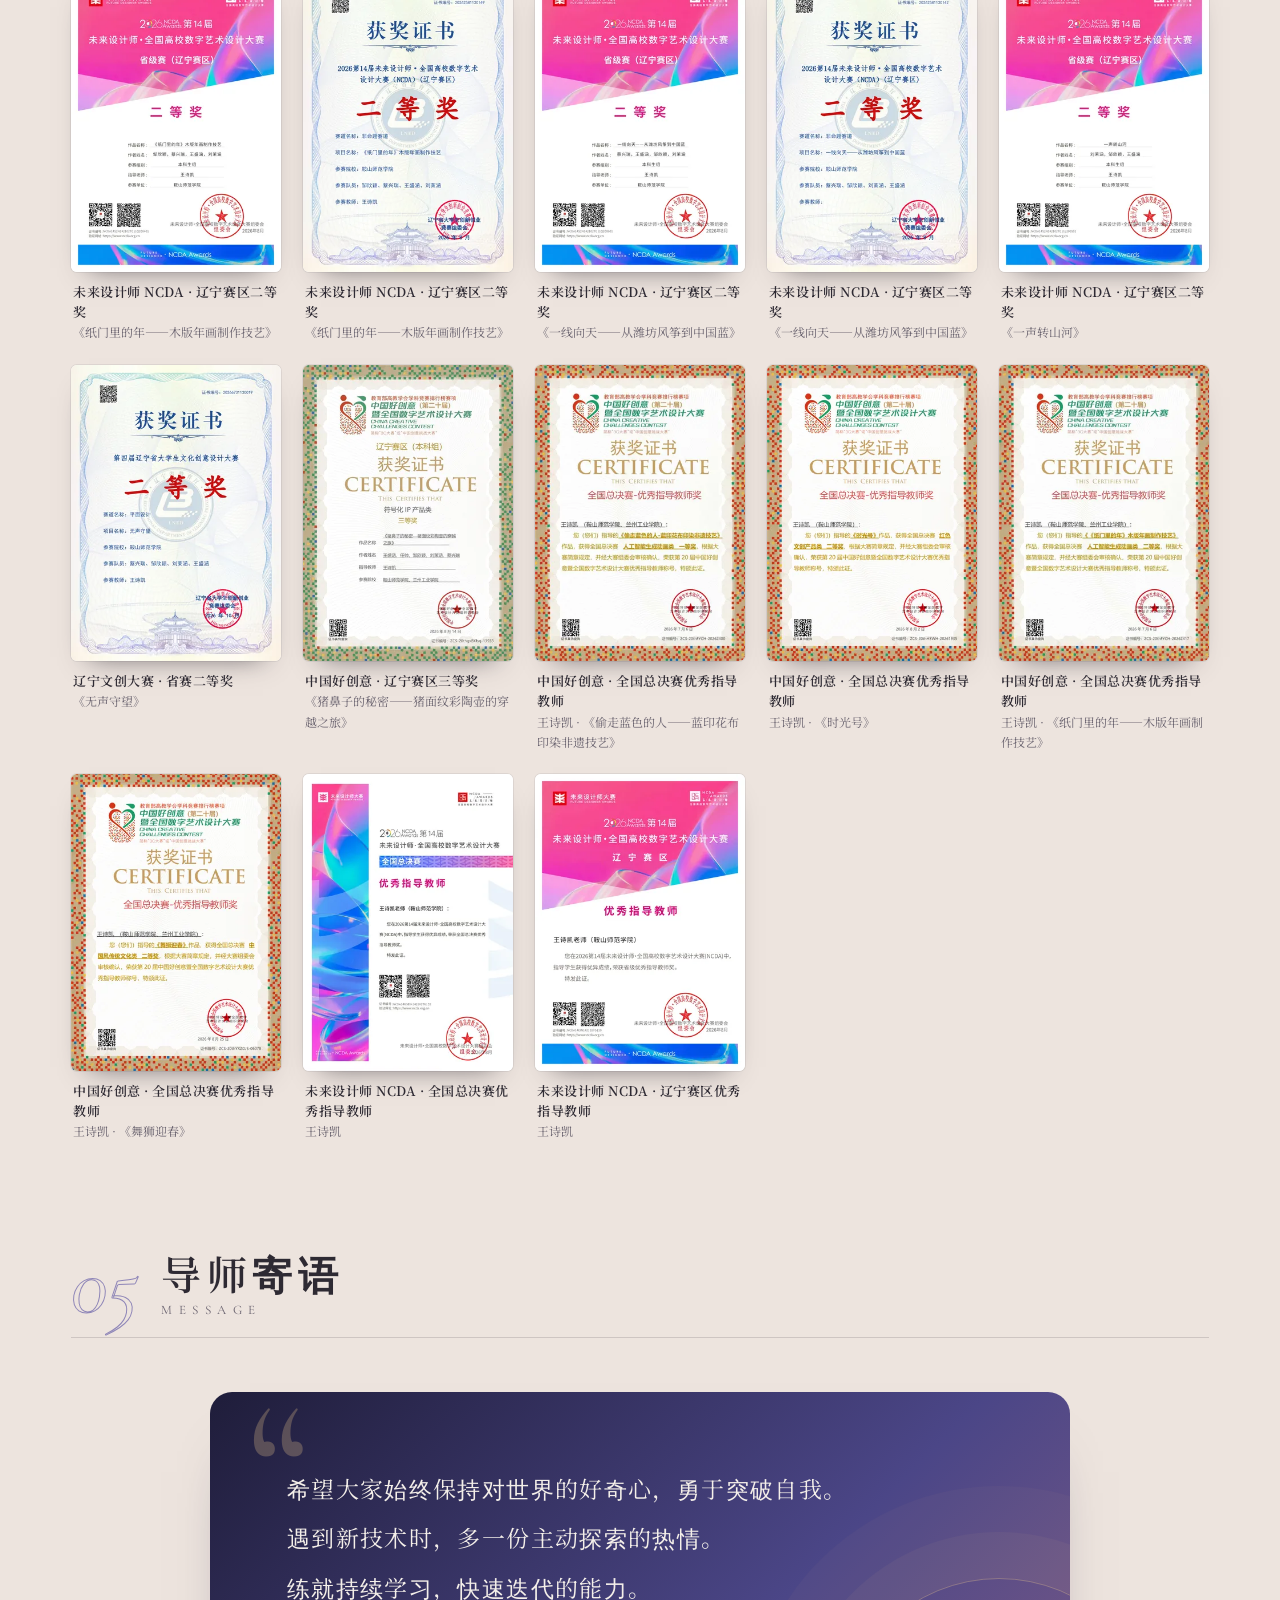
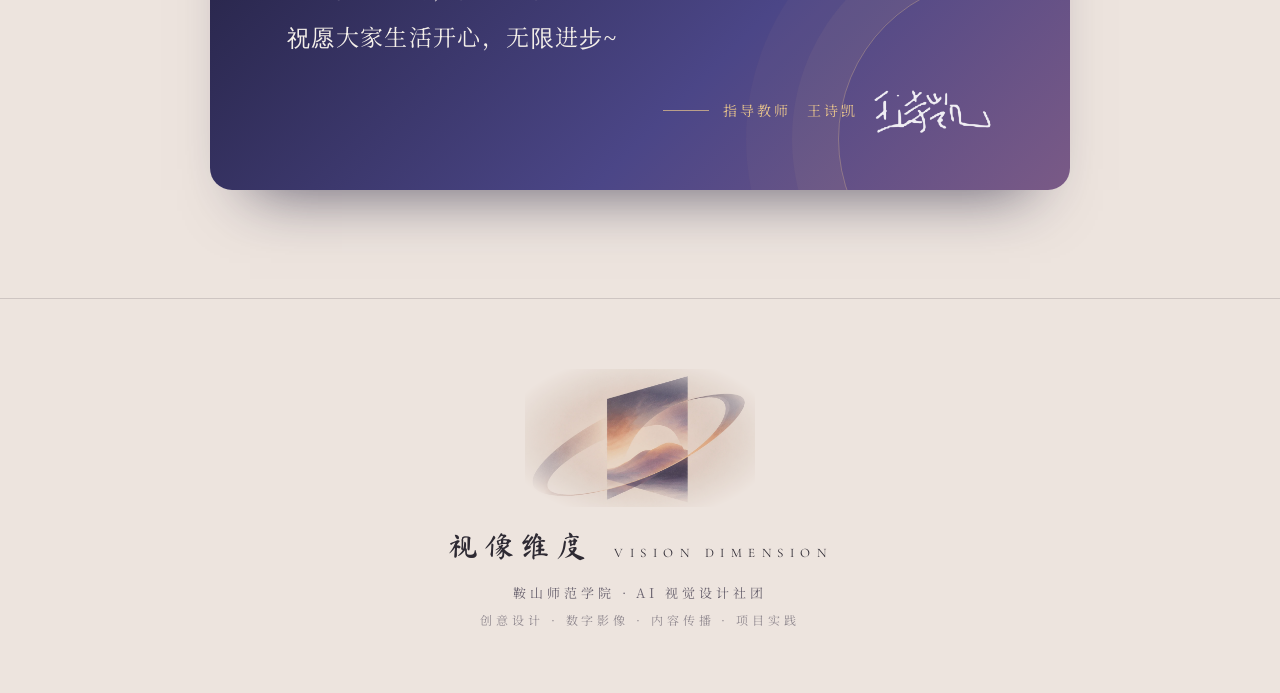
==== commit 52038fb4: "Rebuild from b9b15db: add new awards, club profile (校级), mentor message and music; drop activities a" ====
--- a/vision-dimension/index.html
+++ b/vision-dimension/index.html
@@ -49,10 +49,7 @@
     </div>
   </div>
   <ul class="stats reveal" id="stats"></ul>
-  <div class="club reveal">
-    <div class="club-file"><h3>社团档案<span>PROFILE</span></h3><dl id="clubFacts"></dl></div>
-    <div class="club-acts"><h3>日常活动<span>ACTIVITIES</span></h3><ol id="clubActs"></ol><p class="club-note" id="clubNote"></p></div>
-  </div>
+  <div class="club reveal"><h3>社团档案<span>PROFILE</span></h3><dl id="clubFacts"></dl></div>
   <div class="marquee" aria-hidden="true"><div class="marquee-in" id="marquee"></div></div>
 </section>
 
--- a/vision-dimension/css/style.css
+++ b/vision-dimension/css/style.css
@@ -75,20 +75,13 @@
 .about-lead{font-size:clamp(26px,3.3vw,44px);line-height:1.55;font-weight:600;letter-spacing:.04em}
 .about-lead mark{white-space:nowrap;background:linear-gradient(transparent 62%,rgba(240,193,154,.75) 62%);color:inherit;padding:0 .08em}
 .about-text p{color:#4b4551;margin-bottom:1.2em;text-align:justify}
-.club{display:grid;grid-template-columns:1fr 1.35fr;gap:clamp(24px,4vw,56px);margin-top:clamp(36px,6vh,64px)}
+.club{margin-top:clamp(36px,6vh,64px)}
 .club h3{font-size:20px;letter-spacing:.2em;font-weight:600;margin-bottom:16px}
 .club h3 span{font-family:var(--latin);font-size:12px;letter-spacing:.4em;color:var(--ink2);margin-left:12px;font-weight:400}
-.club dl{border-top:1px solid var(--line)}
-.club dl div{display:grid;grid-template-columns:8.5em 1fr;gap:12px;padding:10px 4px;border-bottom:1px solid var(--line);font-size:14.5px}
+.club dl{display:grid;grid-template-columns:repeat(3,1fr);column-gap:clamp(20px,3vw,40px);border-top:1px solid var(--line)}
+.club dl div{display:grid;grid-template-columns:7.5em 1fr;gap:12px;padding:12px 4px;border-bottom:1px solid var(--line);font-size:14.5px}
 .club dt{color:var(--ink2);letter-spacing:.1em}
 .club dd{font-weight:600}
-.club ol{display:grid;gap:10px}
-.club ol li{display:grid;grid-template-columns:34px 1fr;align-items:baseline;padding:12px 16px;border:1px solid var(--line);border-radius:12px;background:rgba(255,255,255,.4)}
-.club ol em{font-family:var(--latin);font-style:italic;font-size:20px;color:var(--sun)}
-.club ol b{font-weight:600;letter-spacing:.08em;margin-right:12px}
-.club ol span{color:#4b4551;font-size:14px}
-.club-note{margin-top:14px;font-size:13.5px;color:var(--ink2);line-height:1.9}
-.club-note b{color:var(--ink);font-weight:600}
 .msg{padding-top:0}
 .msg-card{position:relative;max-width:860px;margin:0 auto;padding:clamp(40px,6vw,72px) clamp(26px,6vw,84px) clamp(34px,5vw,56px);border-radius:22px;background:linear-gradient(135deg,#1f1d3a,#4b4687 62%,#7a5a86);color:#f4efe9;box-shadow:0 40px 60px -40px rgba(31,29,58,.7);overflow:hidden}
 .msg-card:before{content:"\201C";position:absolute;left:clamp(14px,3vw,36px);top:-18px;font-family:var(--latin);font-size:190px;line-height:1;color:#e8c58c;opacity:.28}
@@ -331,7 +324,7 @@
 .lb-close{right:22px;top:22px}.lb-prev{left:22px;top:50%}.lb-next{right:22px;top:50%}
 
 @media (max-width:900px){
-  .club{grid-template-columns:1fr}
+  .club dl{grid-template-columns:repeat(2,1fr)}
   .about-grid{grid-template-columns:1fr}
   .stats{grid-template-columns:repeat(2,1fr)}
   .stats li:nth-child(3){border-left:0}
@@ -355,7 +348,7 @@
   .bg-orbits{width:190vw}
 }
 @media (max-width:560px){
-  .bgm-btn .lbl{display:none}.bgm-btn{padding:0 14px}.club ol li{grid-template-columns:28px 1fr}.club ol b{display:block}.pf-list small.no{display:block;margin-left:0}.pf-msg{padding:18px 20px;font-size:15px;letter-spacing:.02em}
+  .bgm-btn .lbl{display:none}.bgm-btn{padding:0 14px}.club dl{grid-template-columns:1fr}.pf-list small.no{display:block;margin-left:0}.pf-msg{padding:18px 20px;font-size:15px;letter-spacing:.02em}
   .org-depts{grid-template-columns:1fr}
   .nav-brand b{display:none}
   .pf-list li{grid-template-columns:1fr auto}.pf-list time{display:none}
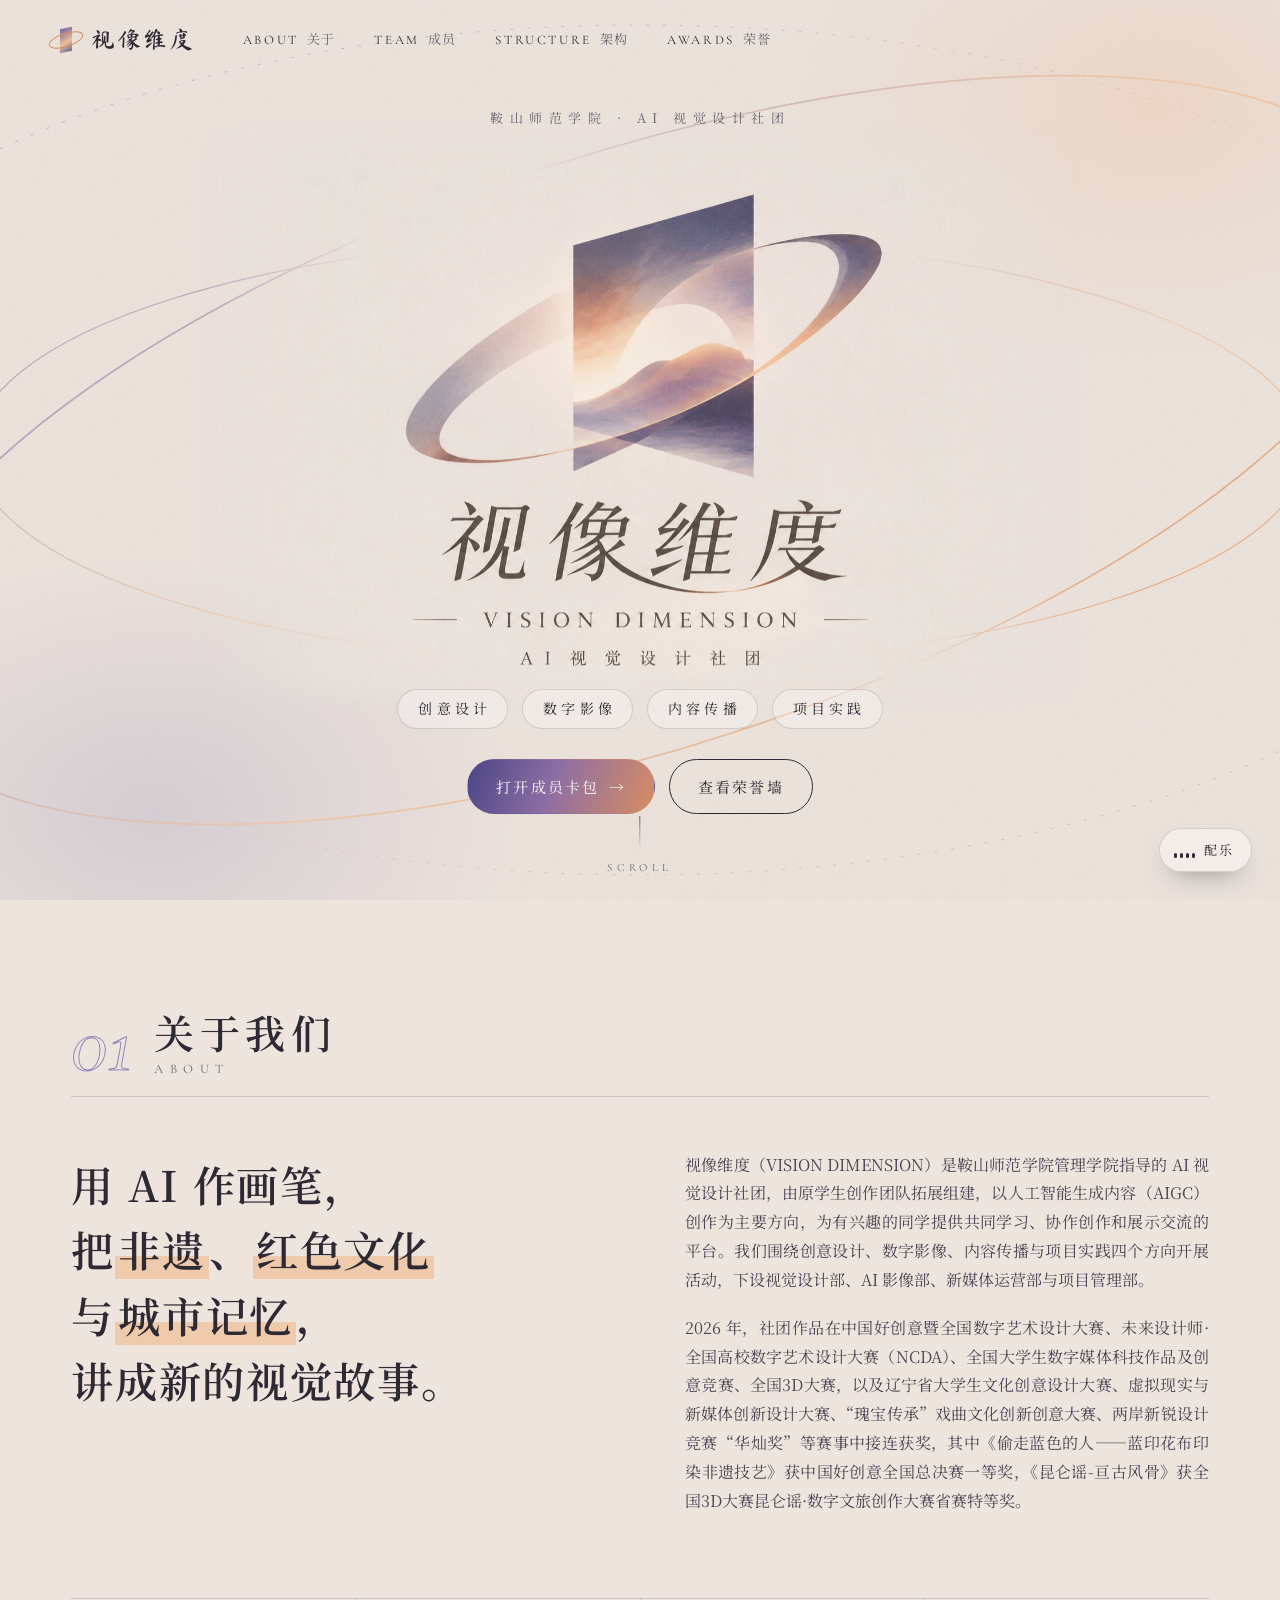
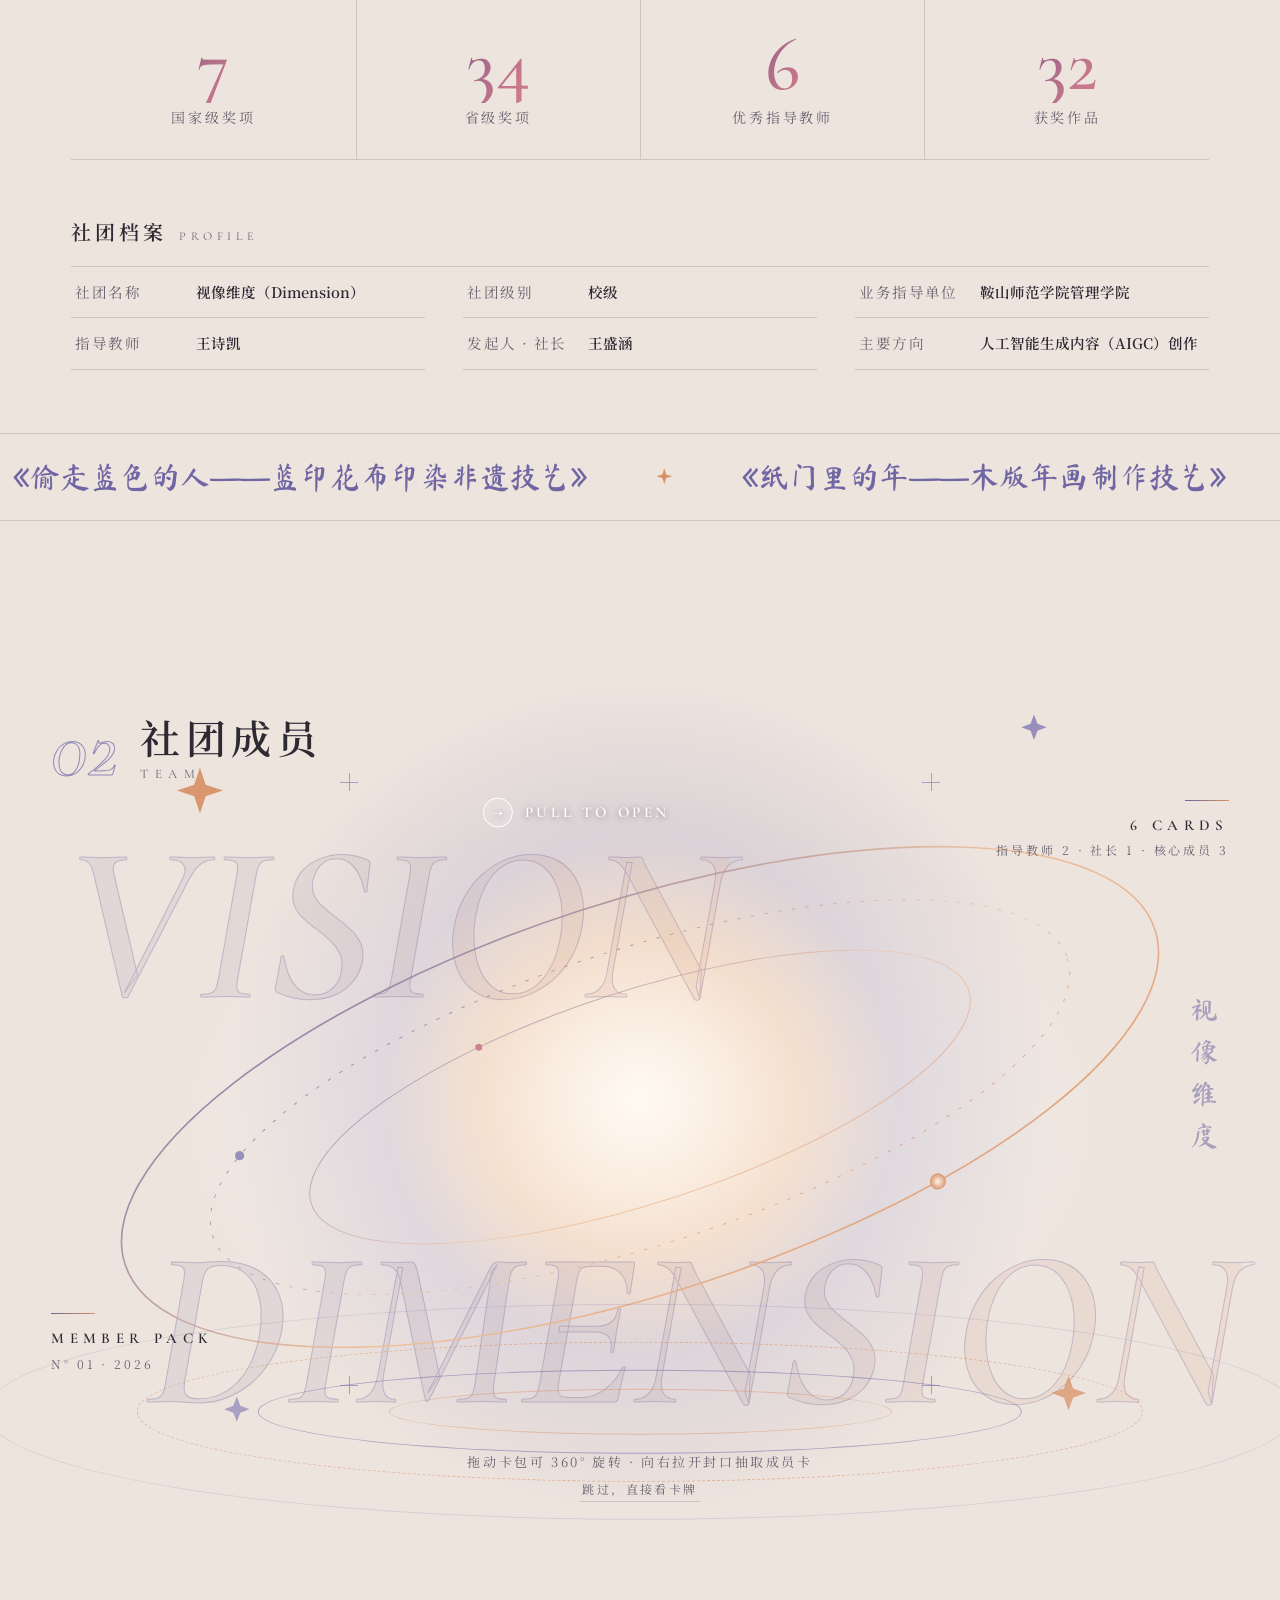
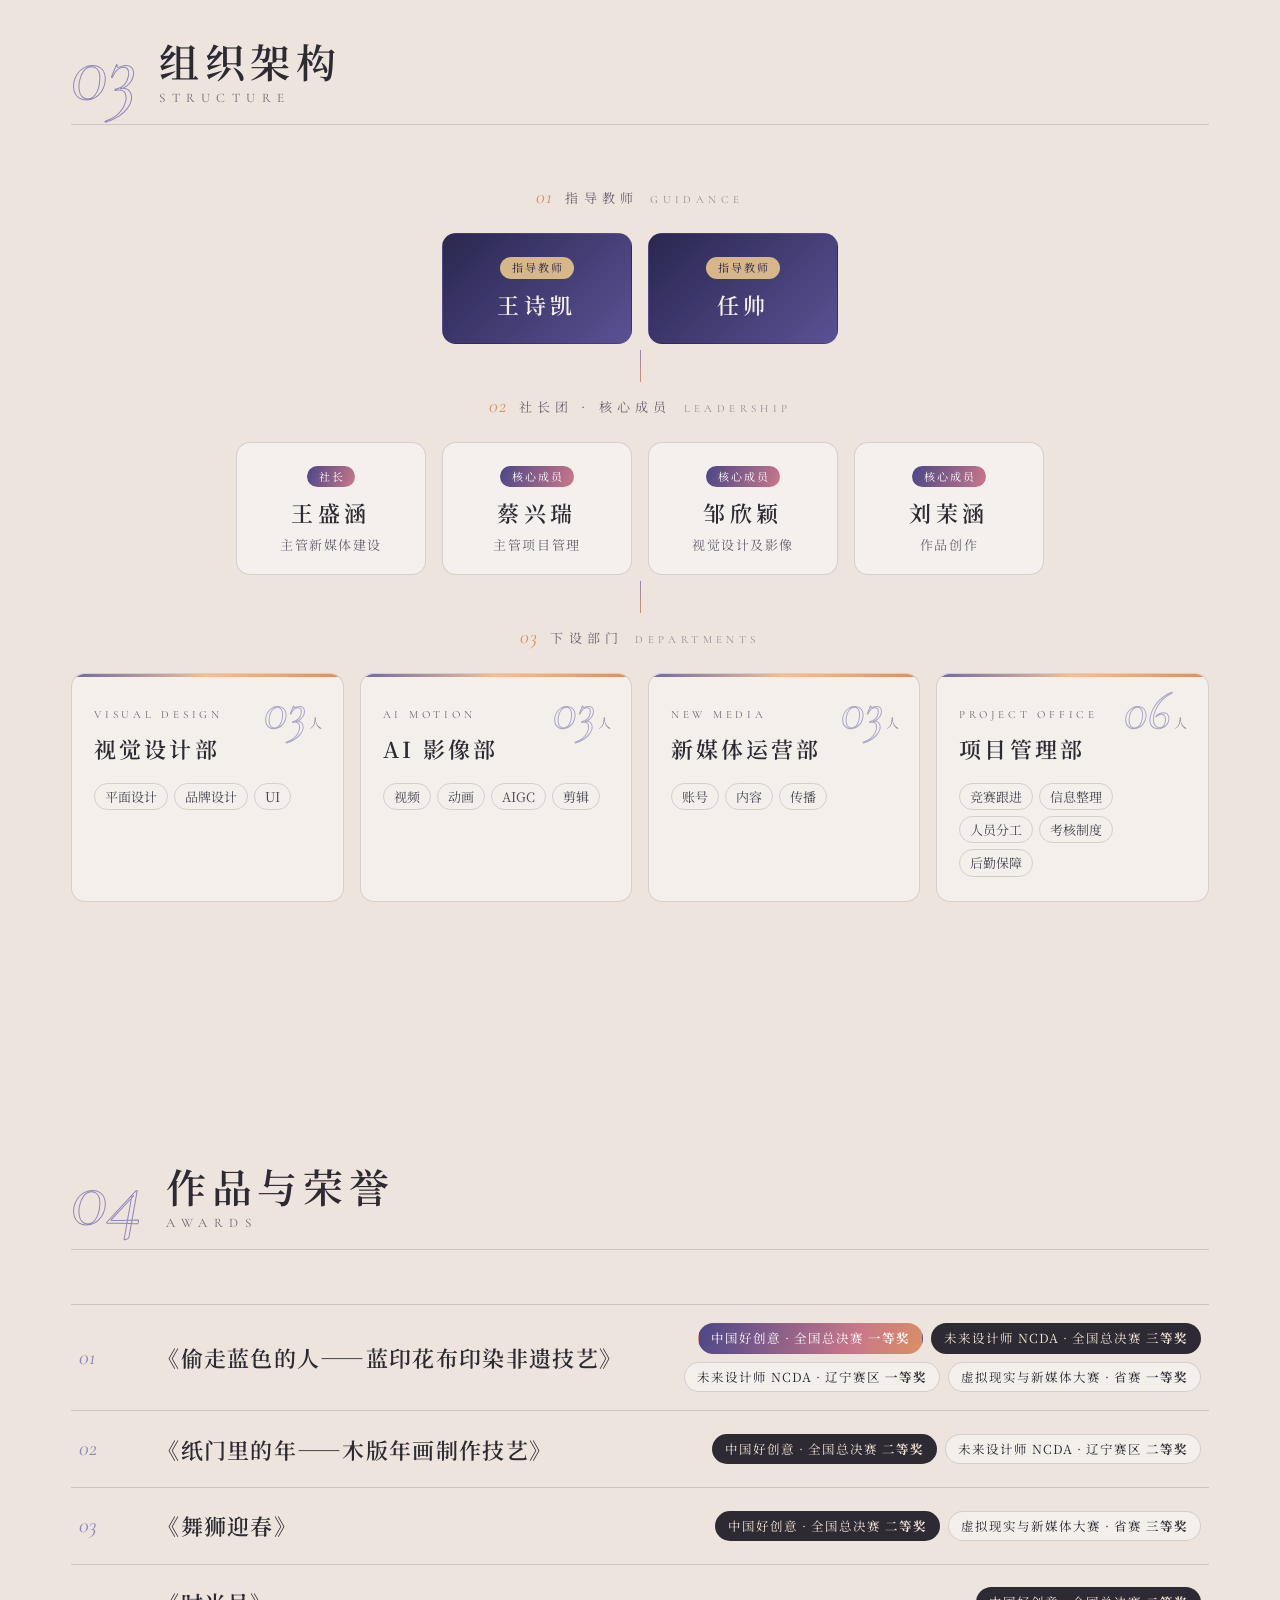
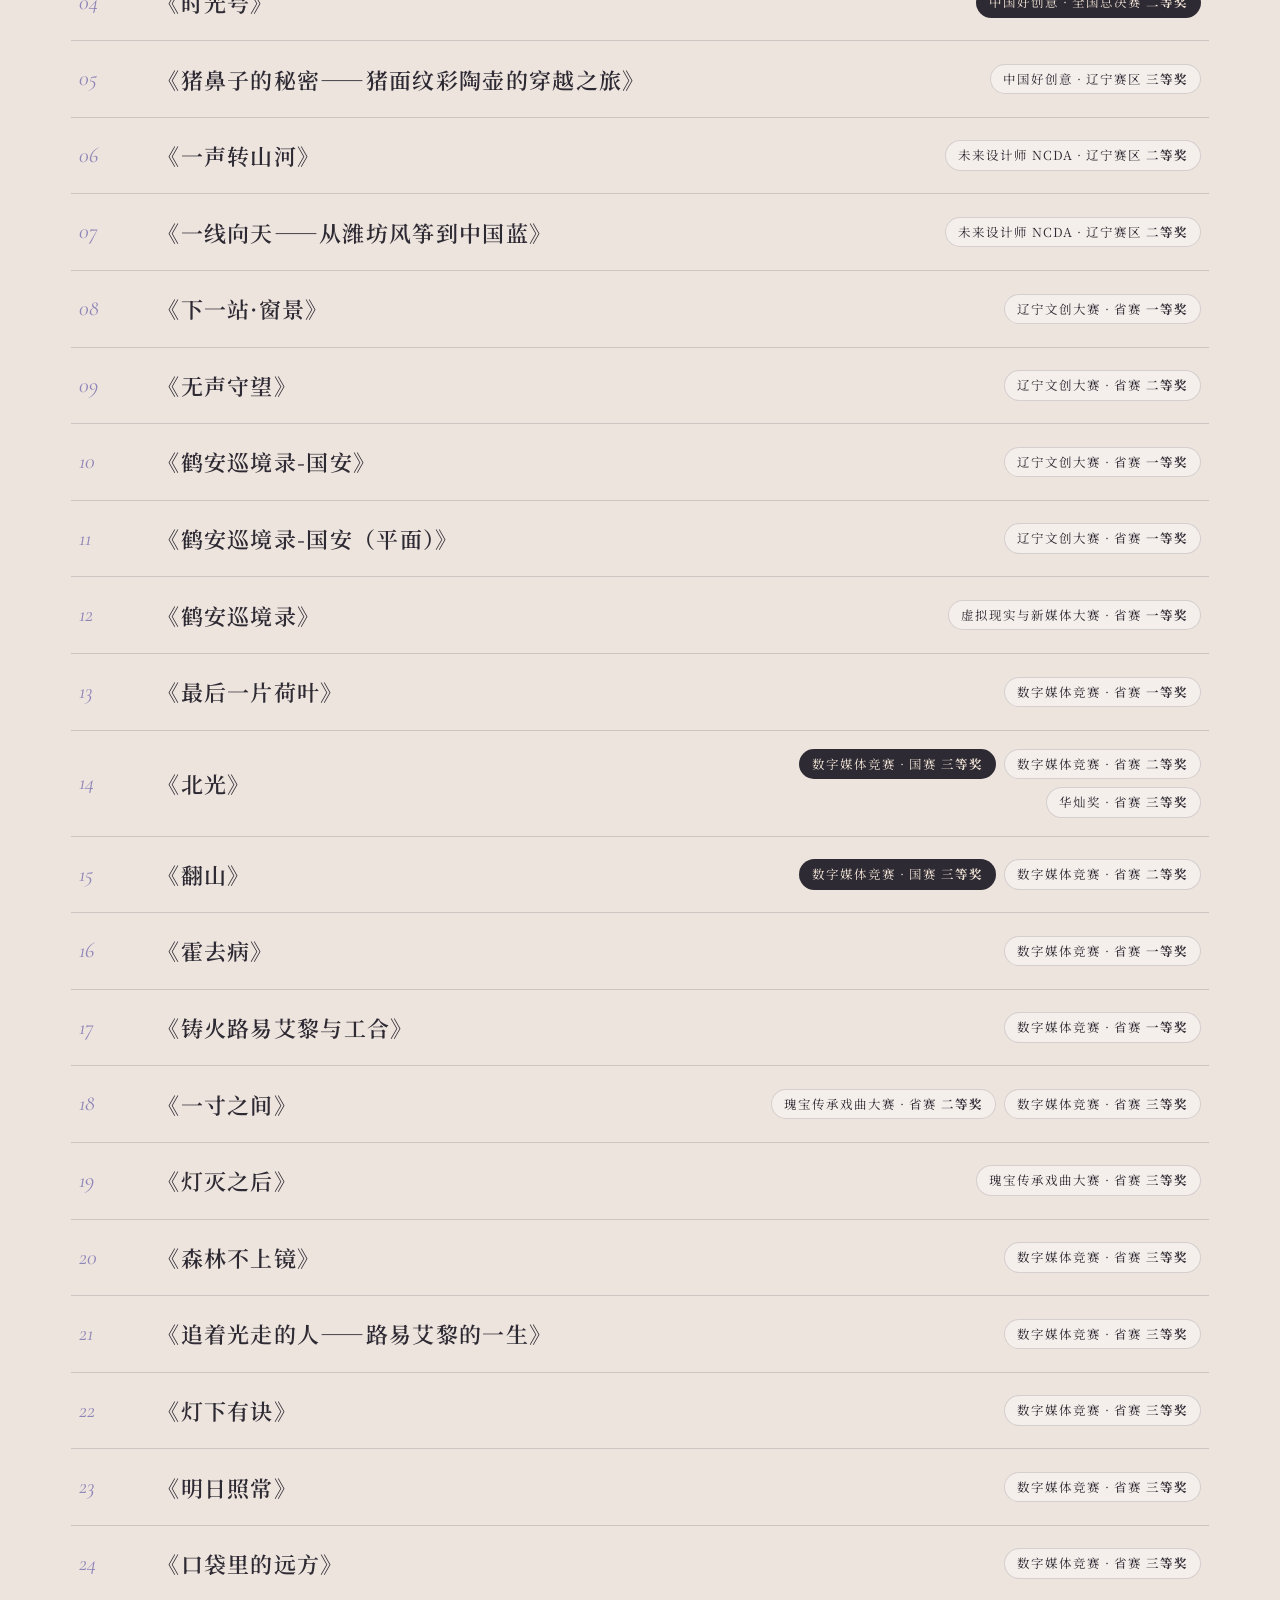
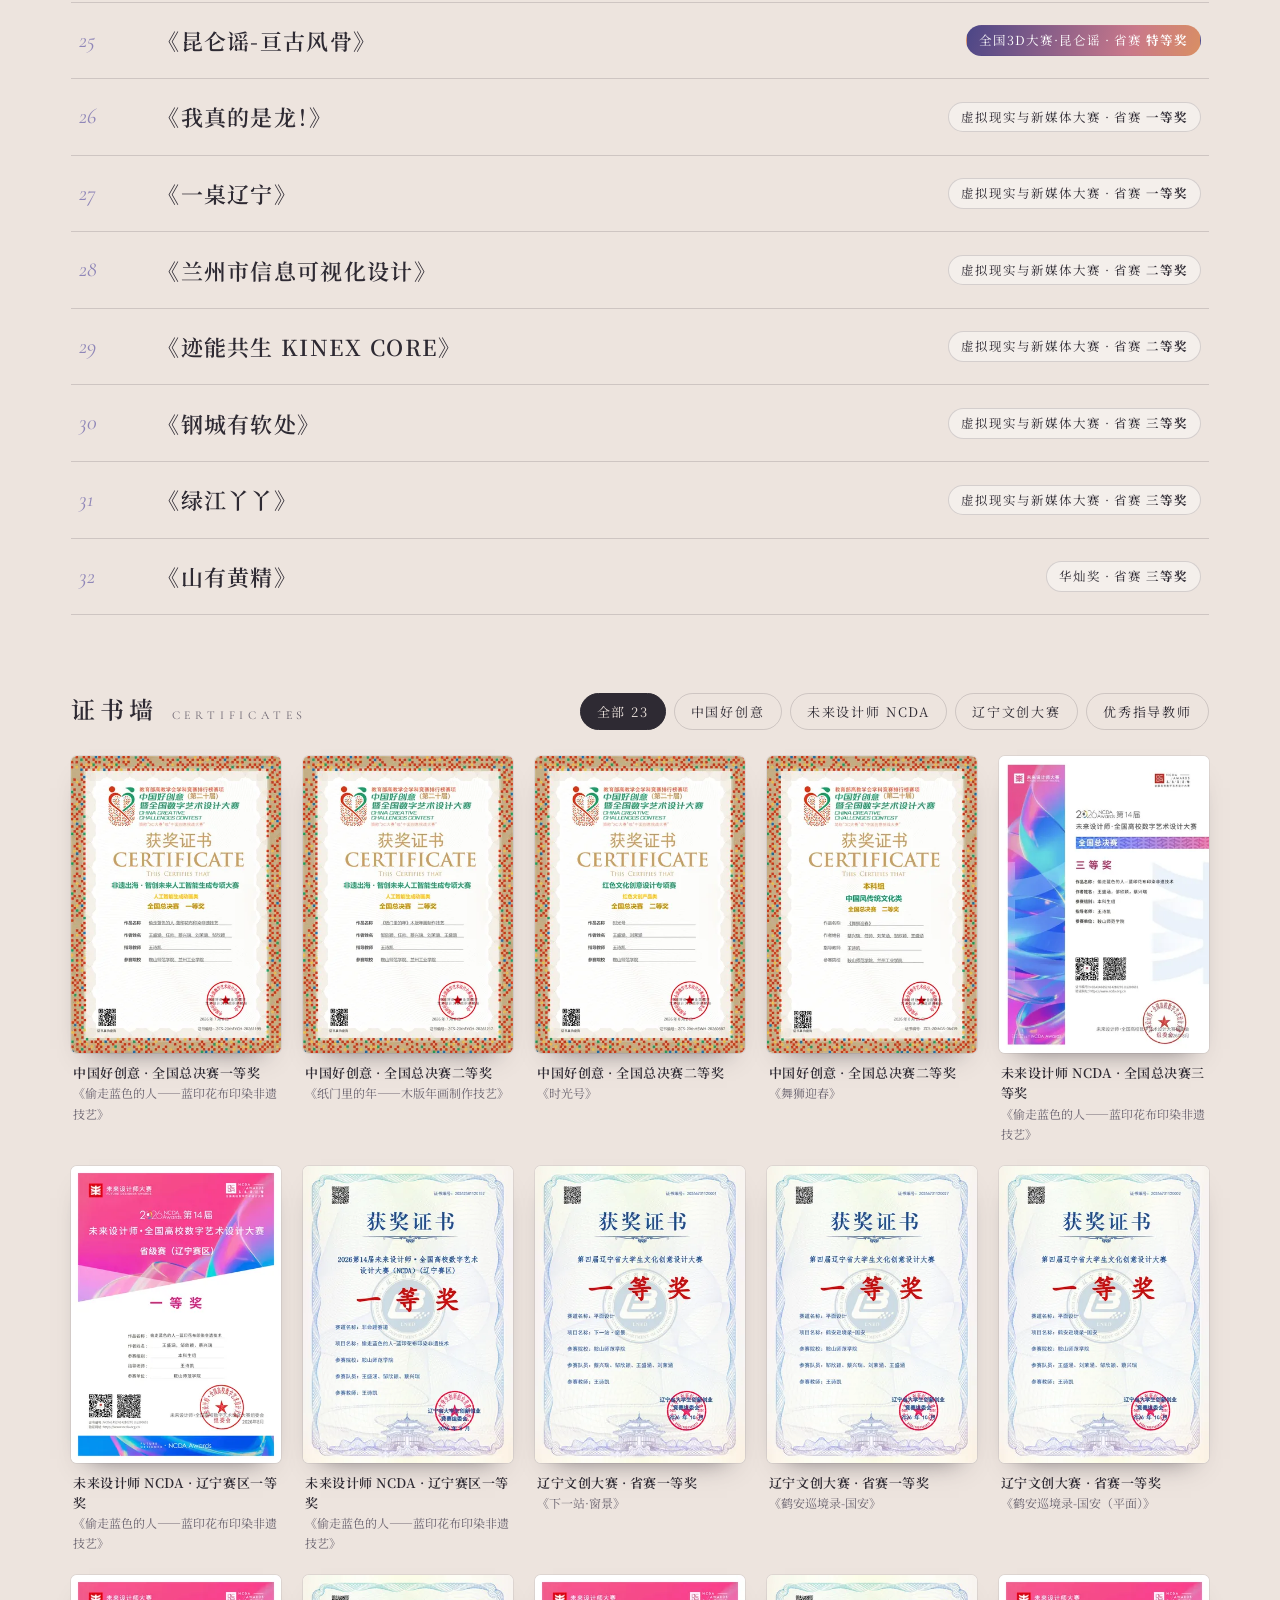
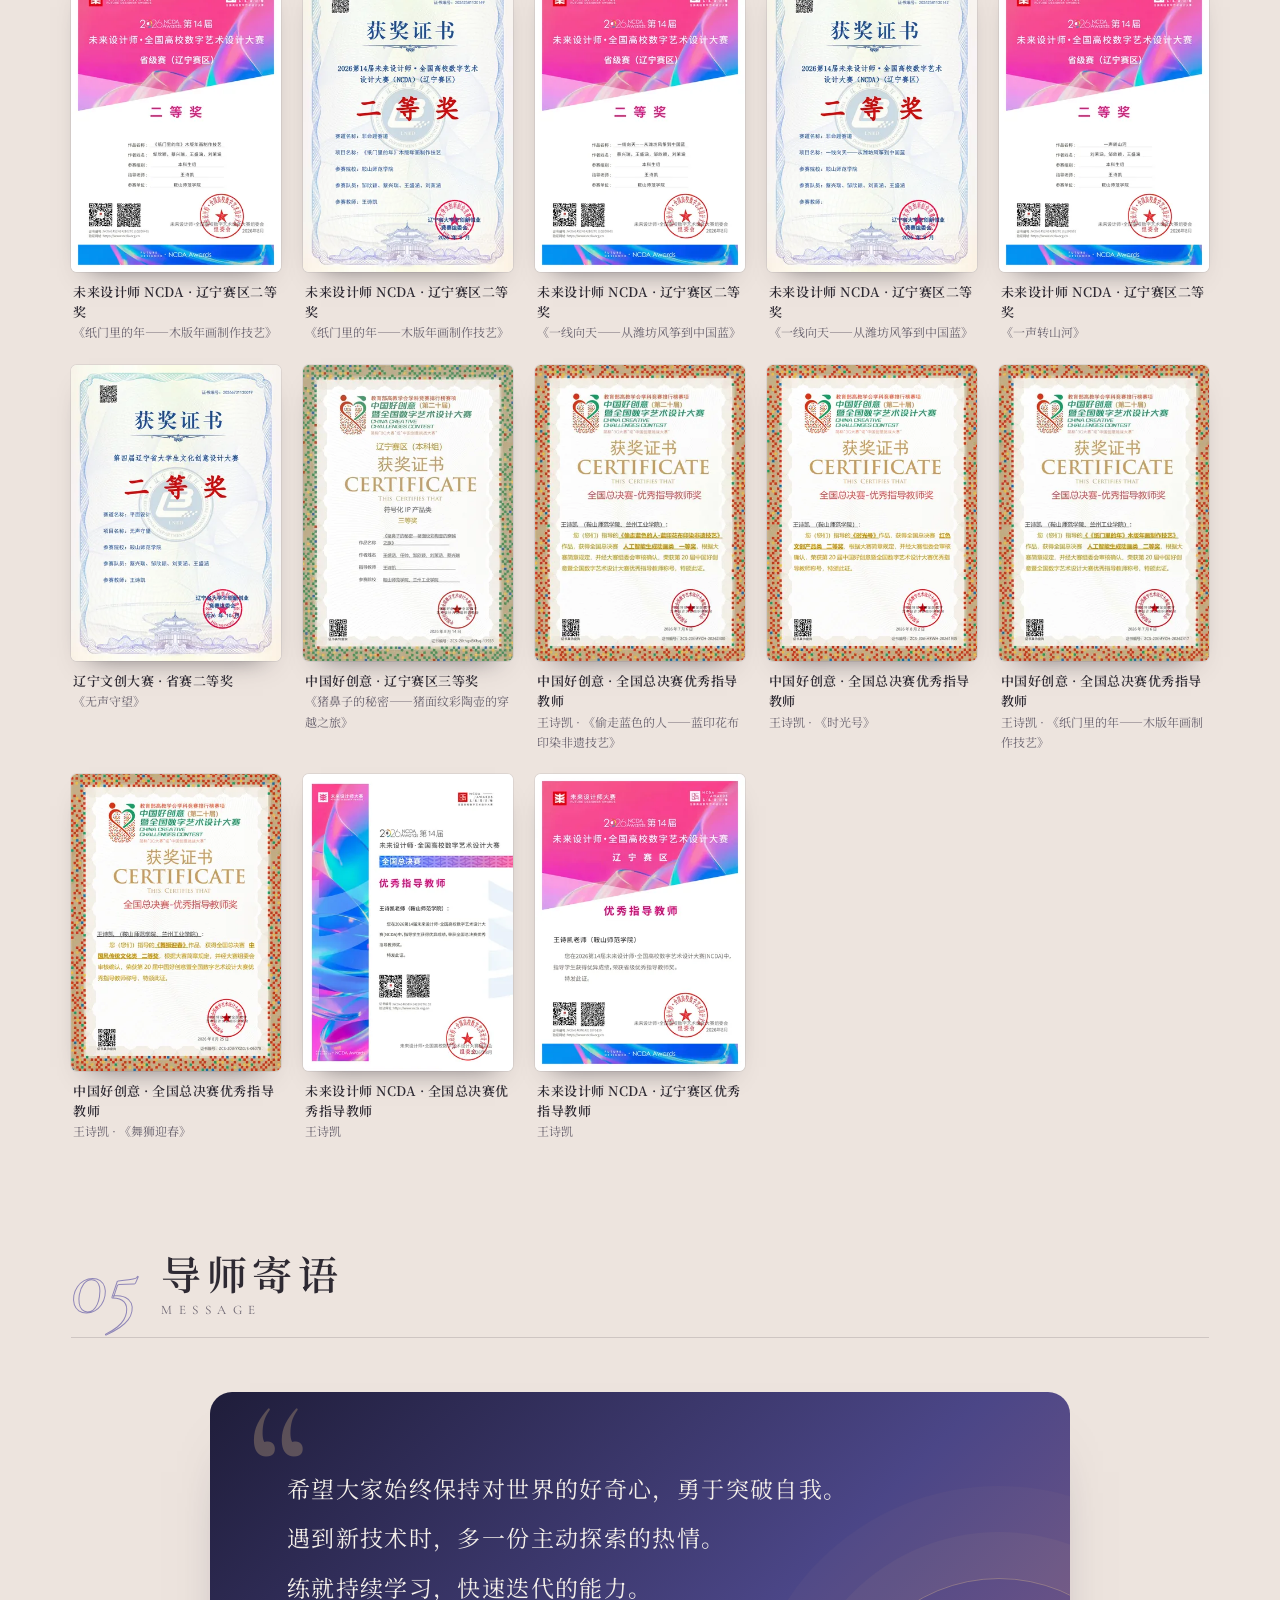
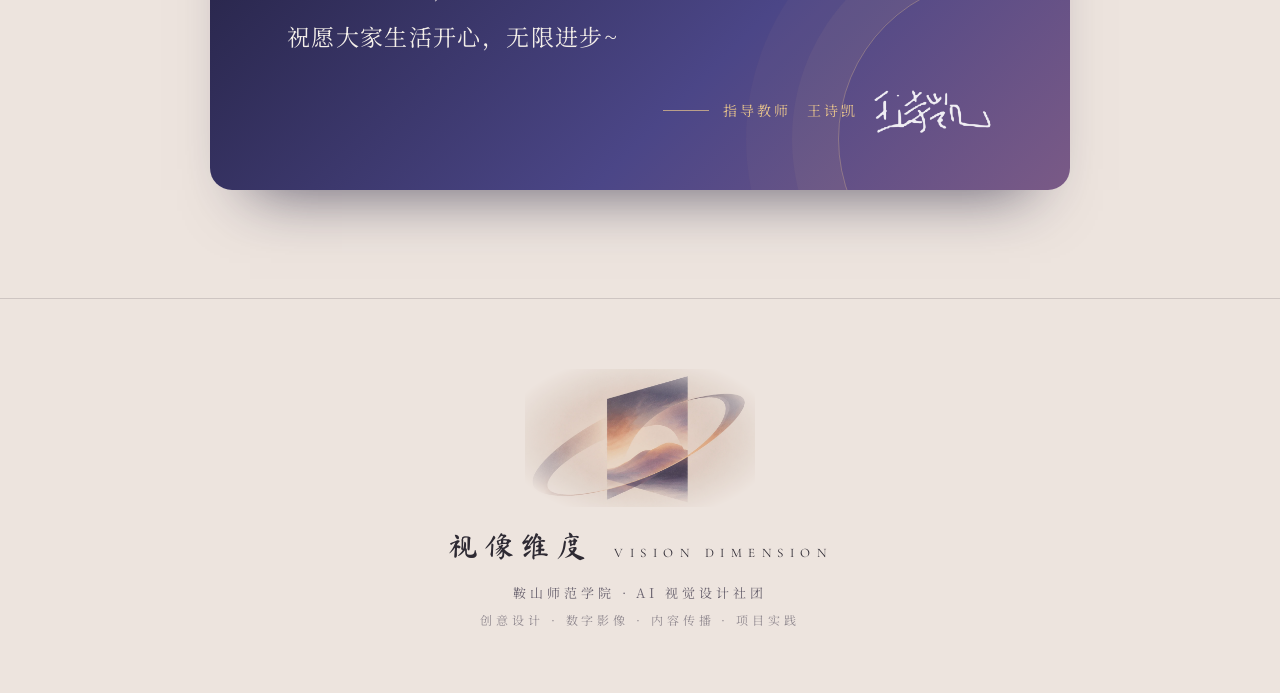
==== commit 4f166170: "Fix stale font subsets, remove certificate numbers, play music by default, update 任帅 bio" ====
--- a/vision-dimension/index.html
+++ b/vision-dimension/index.html
@@ -95,7 +95,7 @@
       <button type="button" id="prevCard" aria-label="上一张">←</button>
       <span>拖动旋转 · 点击卡牌查看</span>
       <button type="button" id="nextCard" aria-label="下一张">→</button>
-      <button type="button" id="repack" class="repack">↺ 重新开包</button>
+      <button type="button" id="repack" class="repack" aria-label="重新开包"><svg class="repack-icon" viewBox="0 0 16 16" fill="none" stroke="currentColor" stroke-width="1.7" stroke-linecap="round" stroke-linejoin="round" aria-hidden="true"><path d="M13.6 6A6 6 0 1 0 14 8"/><path d="M13.5 2.5V7H9"/></svg>重新开包</button>
     </div>
   </div>
 </section>
@@ -128,7 +128,7 @@
   <p class="foot-tags">创意设计 · 数字影像 · 内容传播 · 项目实践</p>
 </footer>
 
-<audio id="bgm" loop preload="none" src="assets/audio/bgm.mp3"></audio>
+<audio id="bgm" loop preload="auto" src="assets/audio/bgm.mp3"></audio>
 <button class="bgm-btn" id="bgmBtn" type="button" aria-pressed="false" aria-label="播放配乐" title="播放配乐"><span class="bars" aria-hidden="true"><i></i><i></i><i></i><i></i></span><span class="lbl">配乐</span></button>
 
 <div class="profile" id="profile" aria-hidden="true"><button class="profile-back" id="profileBack" type="button">← 返回卡牌</button><div class="profile-in" id="profileIn"></div></div>
--- a/vision-dimension/css/style.css
+++ b/vision-dimension/css/style.css
@@ -108,7 +108,8 @@
 .marquee{overflow:hidden;margin:clamp(40px,7vh,70px) calc(50% - 50vw) 0;border-top:1px solid var(--line);border-bottom:1px solid var(--line);padding:16px 0}
 .marquee-in{display:flex;gap:56px;width:max-content;animation:marq 85s linear infinite;font-size:clamp(20px,2.4vw,30px);font-family:var(--brush);color:var(--ink2);white-space:nowrap}
 .marquee-in span:nth-child(odd){color:var(--violet)}
-.marquee-in i{font-style:normal;color:var(--sun)}
+.marquee-in i{display:inline-flex;align-items:center;font-style:normal;color:var(--sun)}
+.marquee-in .sparkle svg{width:.55em;height:.55em;fill:currentColor}
 @keyframes marq{to{transform:translateX(-50%)}}
 
 /* ---------- team stage ---------- */
@@ -213,6 +214,7 @@
 .ring-ui button{width:38px;height:38px;border:1px solid var(--line);border-radius:50%;font-size:15px;letter-spacing:0;transition:.3s}
 .ring-ui button:hover{background:var(--ink);color:var(--paper);border-color:var(--ink)}
 .ring-ui .repack{width:auto;border-radius:99px;padding:0 16px;font-size:12px;letter-spacing:.16em;margin-left:14px}
+.repack-icon{width:14px;height:14px;margin-right:5px;vertical-align:-2px}
 .focus-ui{position:absolute;inset:0;z-index:9;pointer-events:none;opacity:0;visibility:hidden;transition:opacity .5s,visibility 0s .5s}
 .stage.focus .focus-ui{opacity:1;visibility:visible;transition:opacity .5s}
 .focus-left{position:absolute;right:calc(50% + var(--cw)*.82);top:50%;transform:translateY(-50%);text-align:right;max-width:26vw}
@@ -348,7 +350,7 @@
   .bg-orbits{width:190vw}
 }
 @media (max-width:560px){
-  .bgm-btn .lbl{display:none}.bgm-btn{padding:0 14px}.club dl{grid-template-columns:1fr}.pf-list small.no{display:block;margin-left:0}.pf-msg{padding:18px 20px;font-size:15px;letter-spacing:.02em}
+  .bgm-btn .lbl{display:none}.bgm-btn{padding:0 14px}.club dl{grid-template-columns:1fr}.pf-msg{padding:18px 20px;font-size:15px;letter-spacing:.02em}
   .org-depts{grid-template-columns:1fr}
   .nav-brand b{display:none}
   .pf-list li{grid-template-columns:1fr auto}.pf-list time{display:none}
